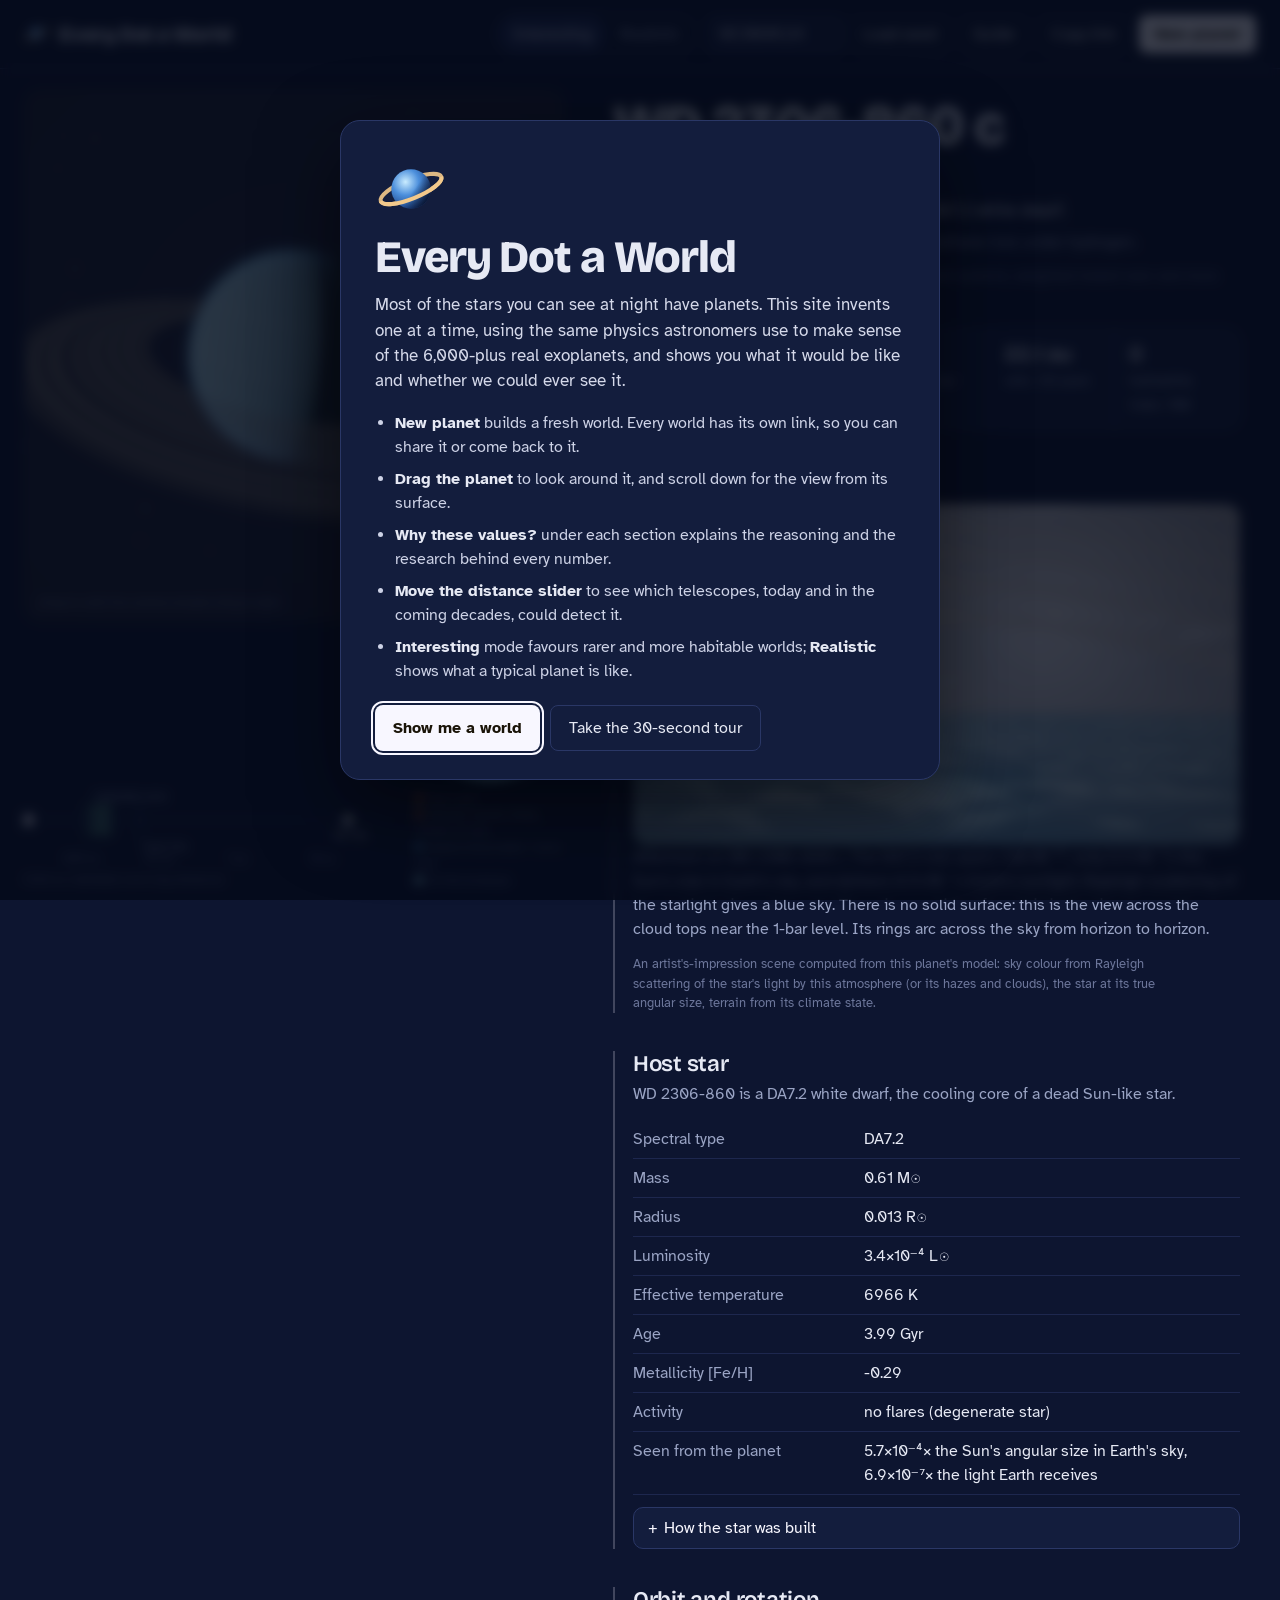
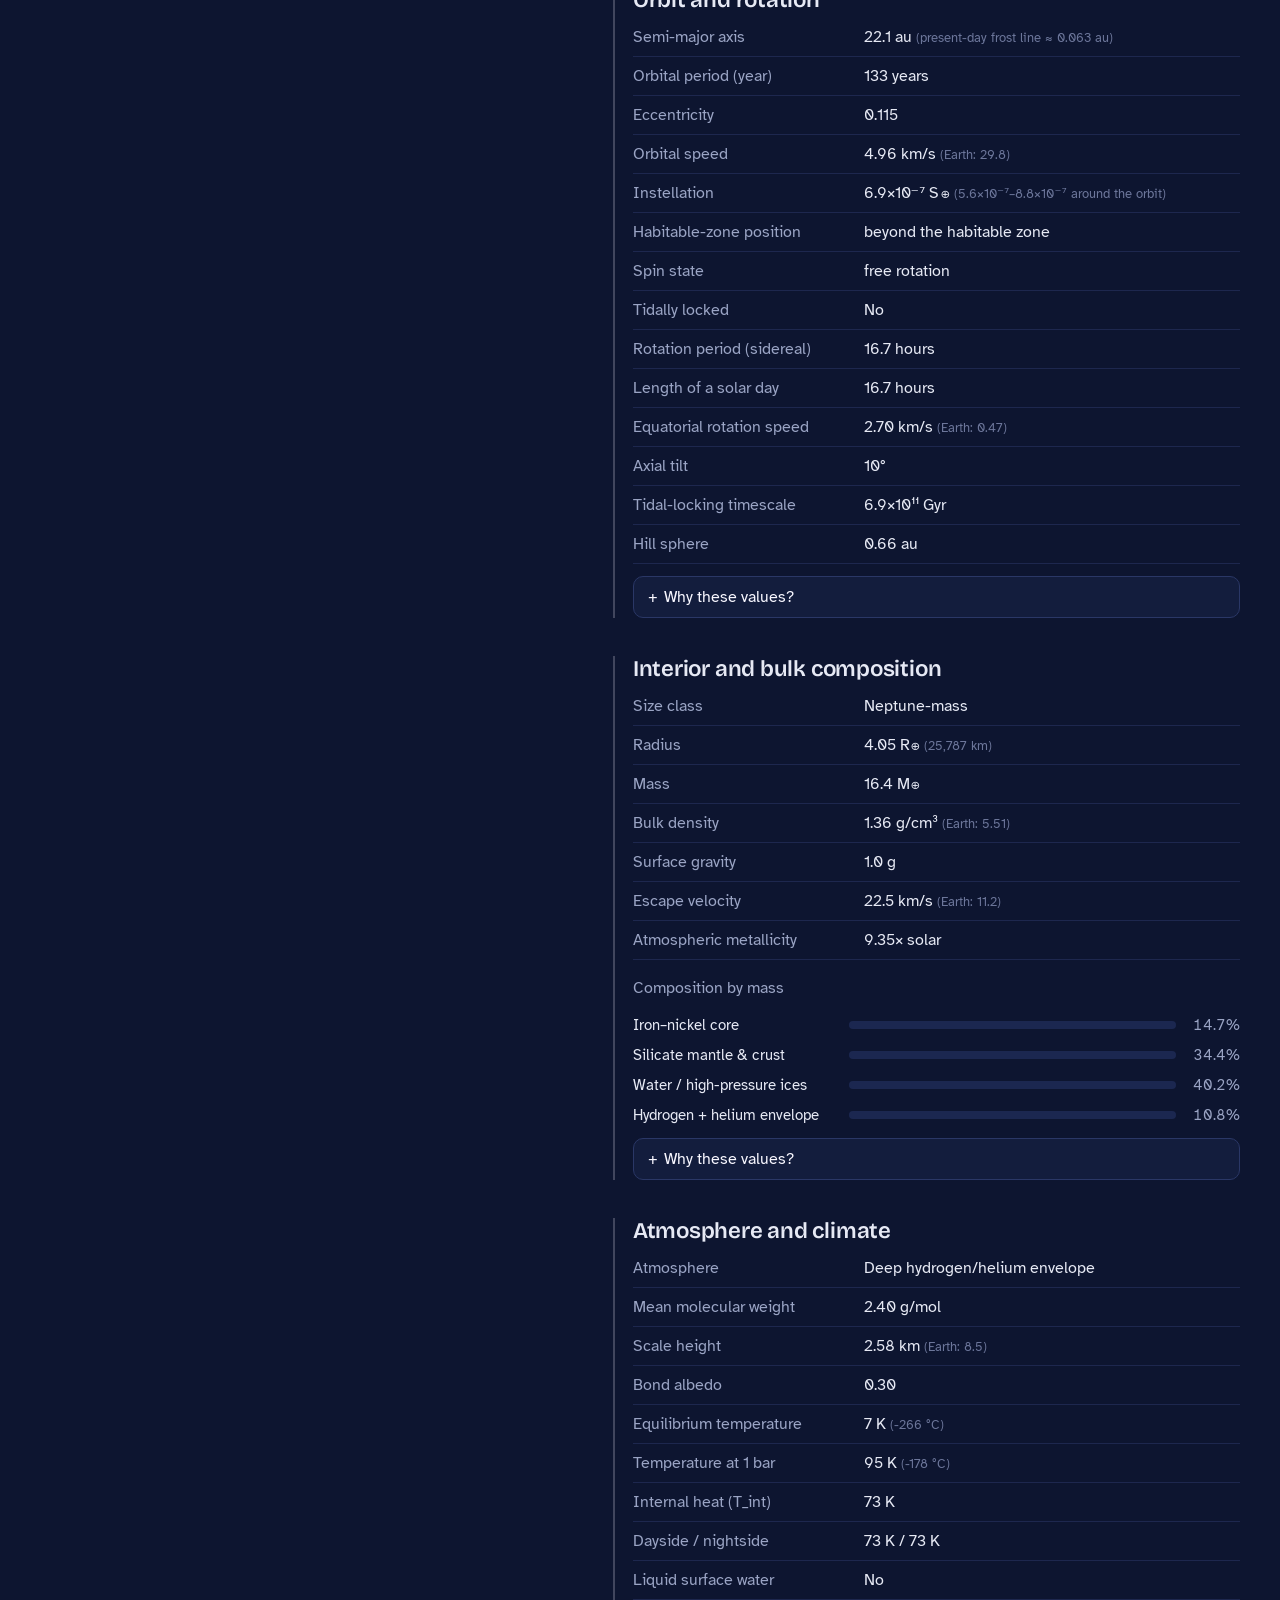
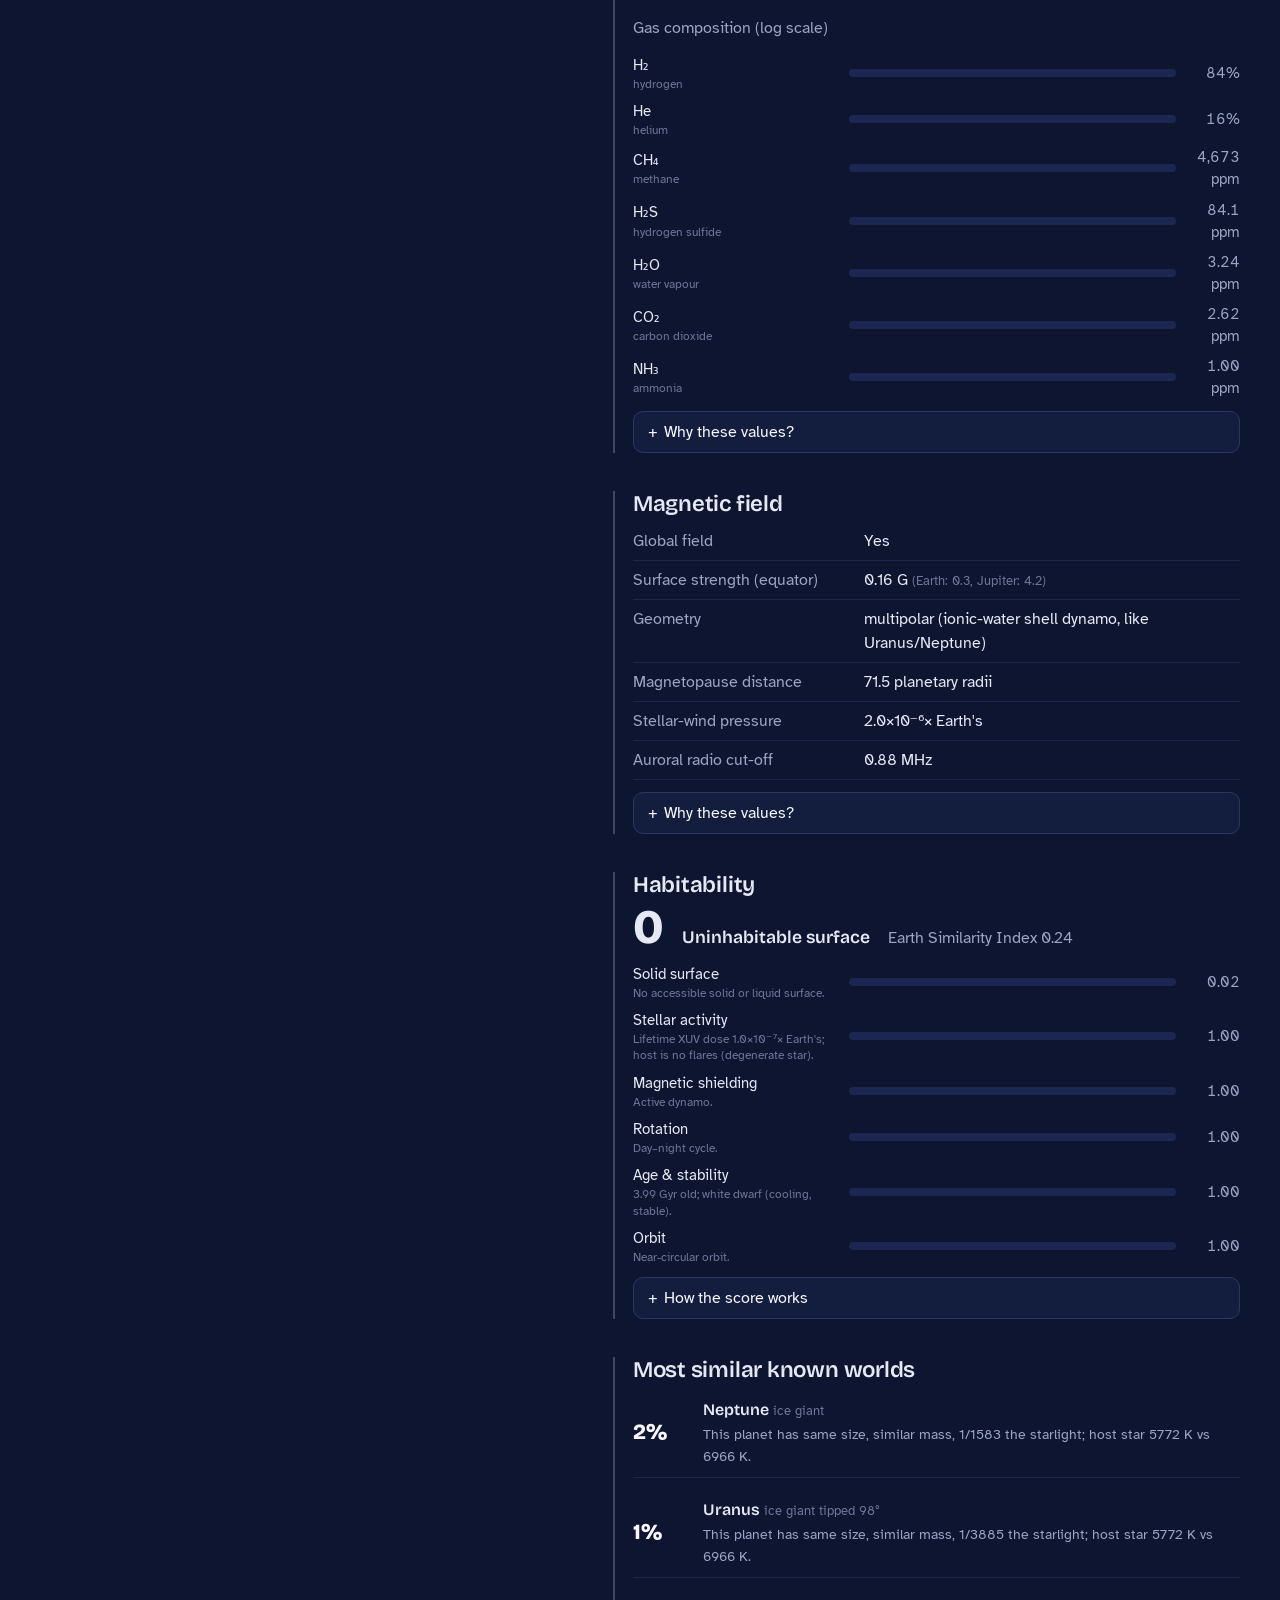
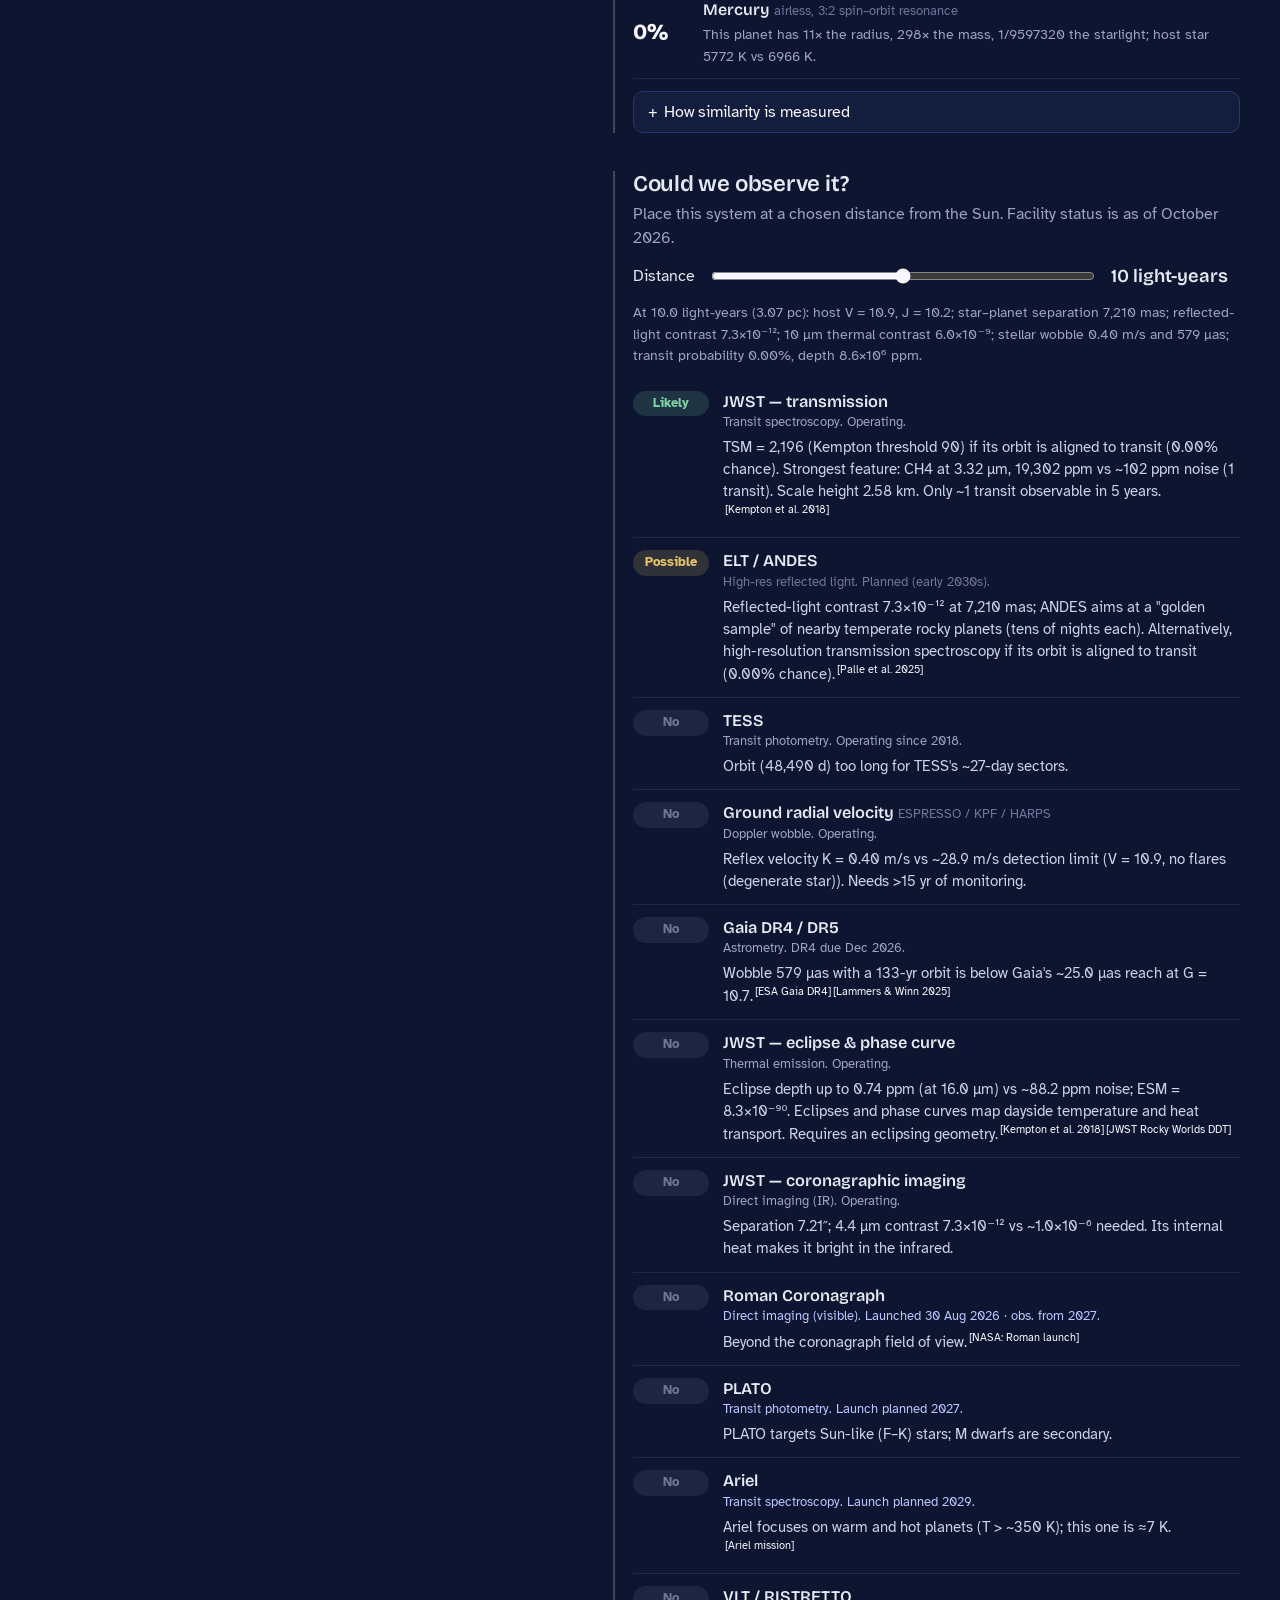
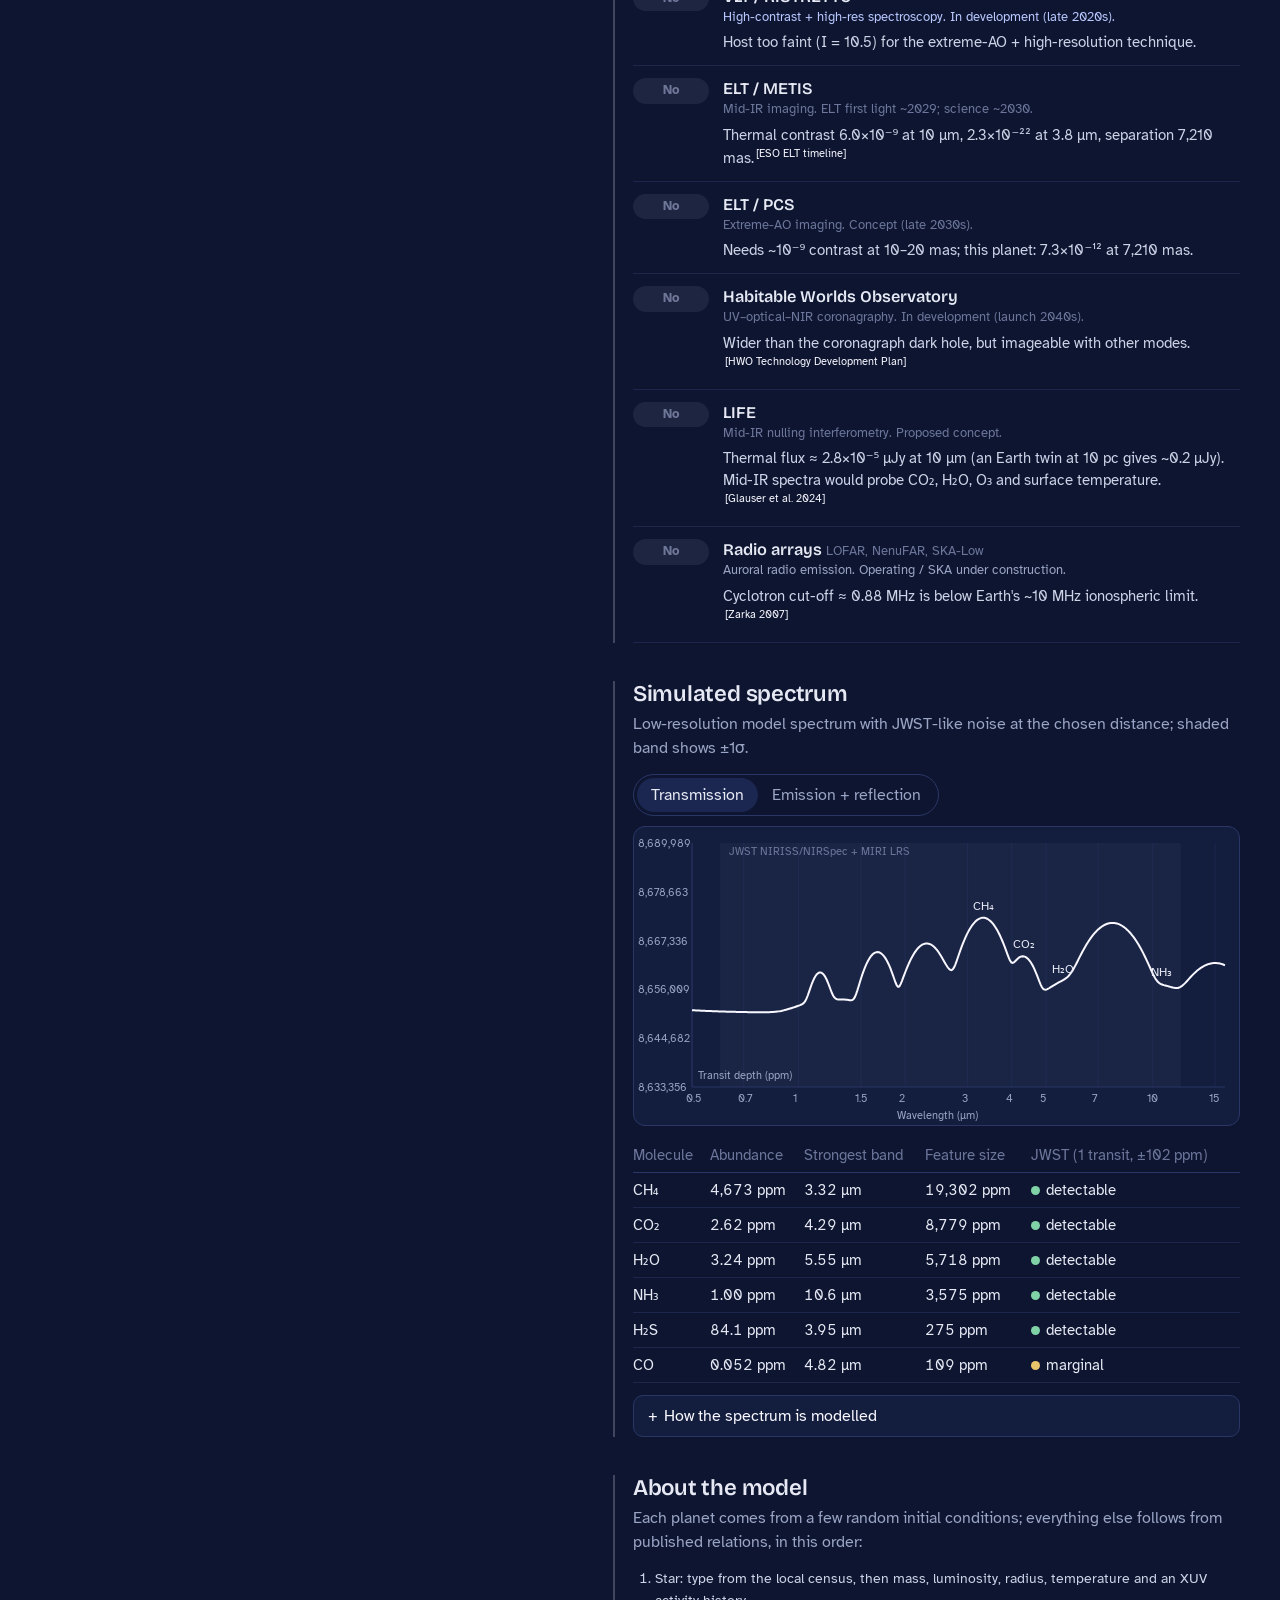
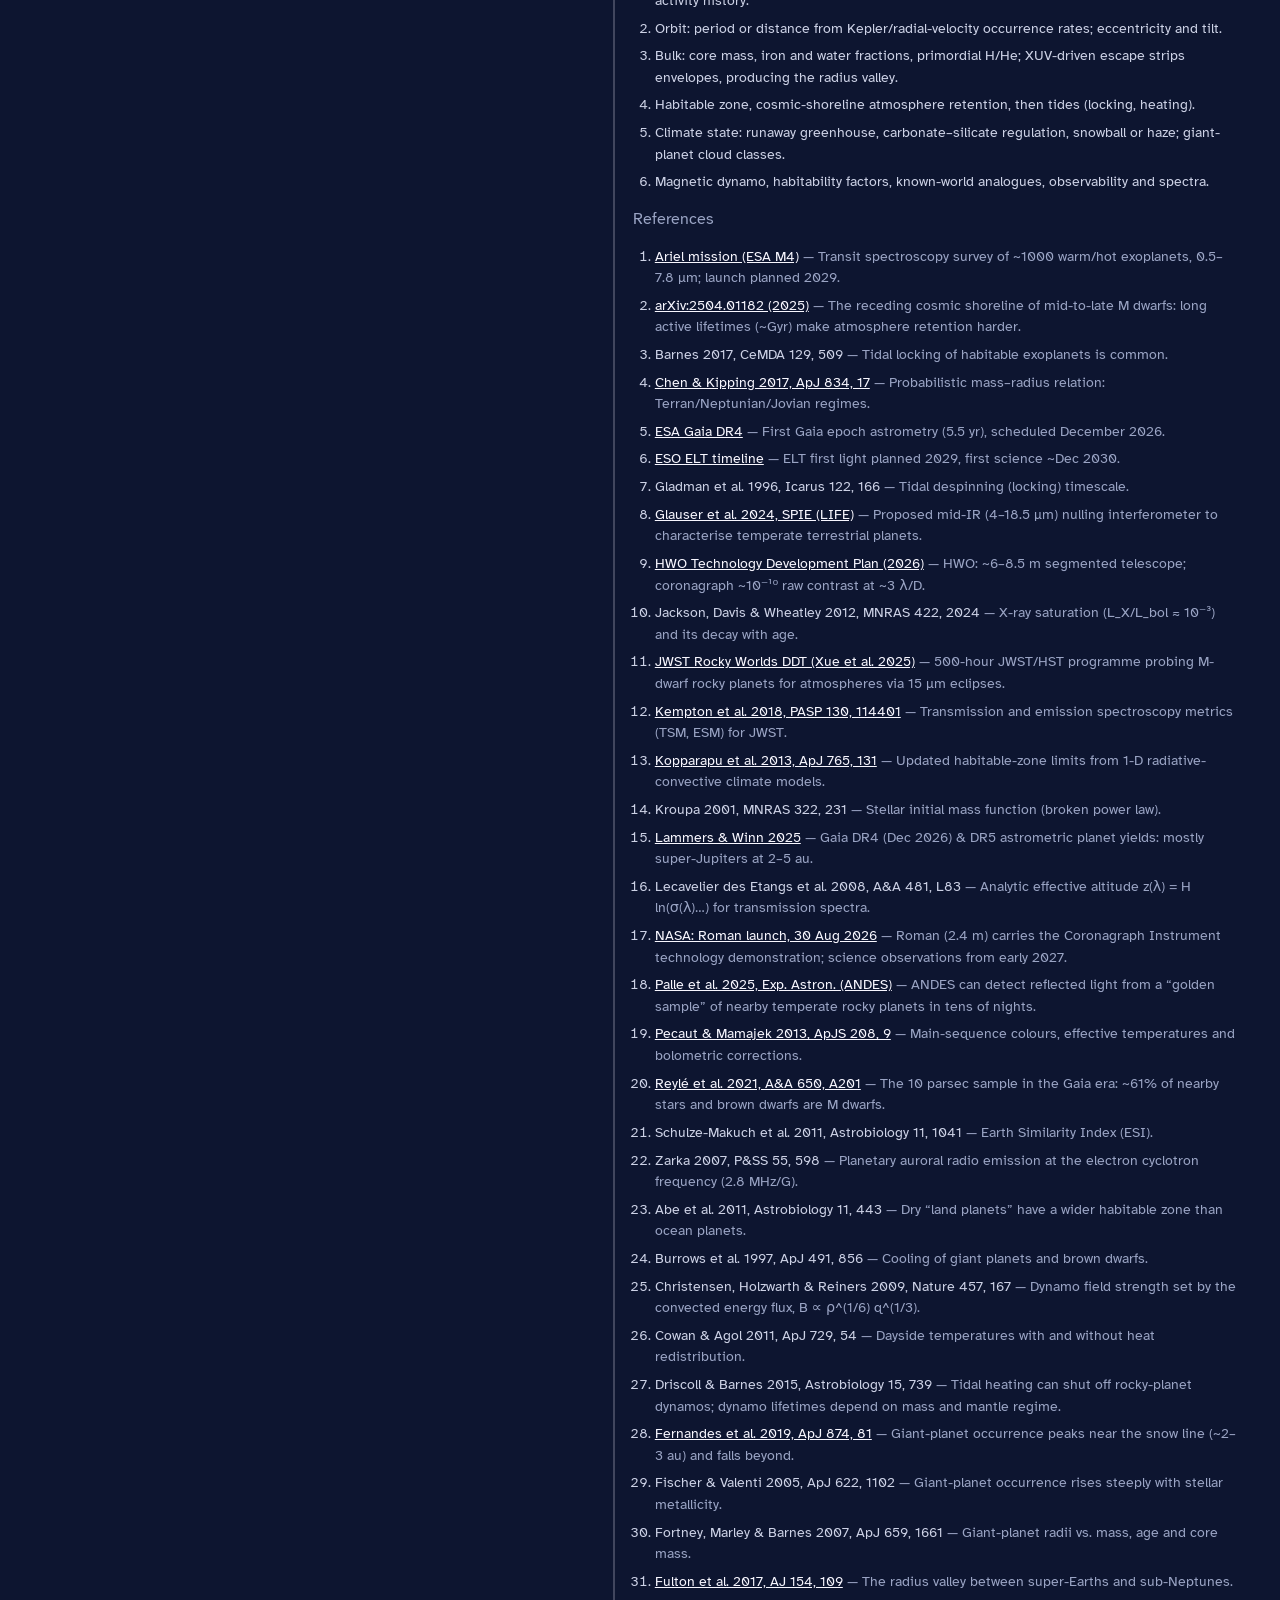
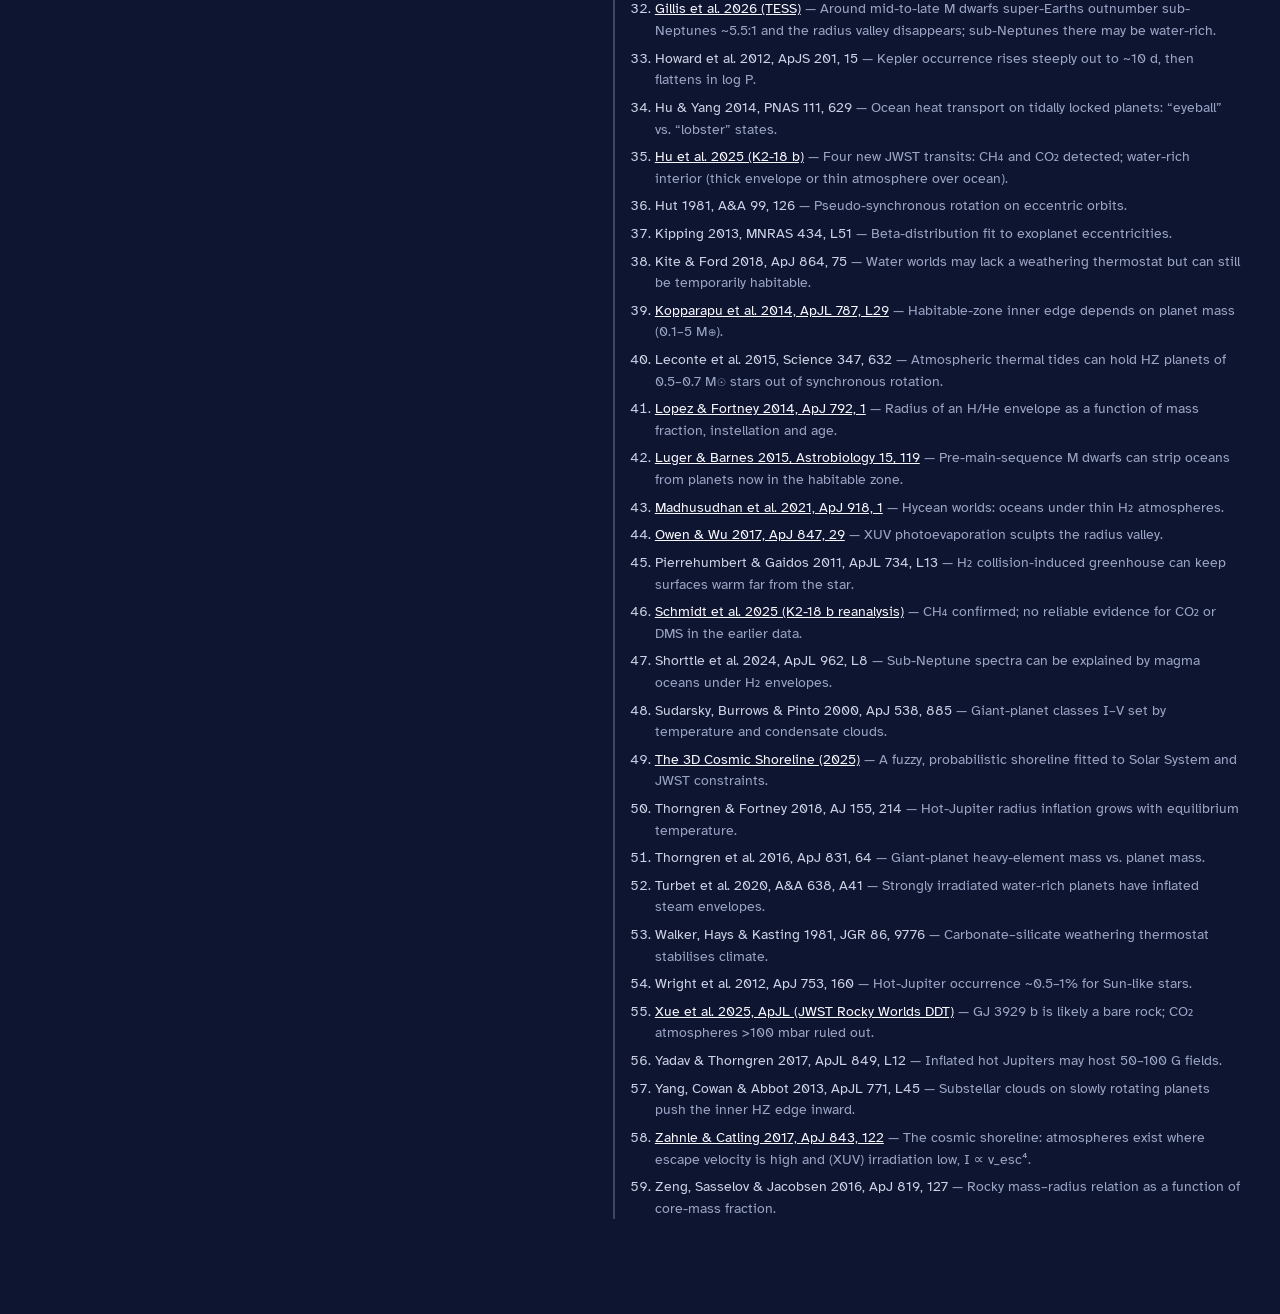
==== index.html @ 30ee9bf2 "initial files added." ====
<!doctype html>
<html lang="en">
<head>
<meta charset="utf-8">
<meta name="viewport" content="width=device-width, initial-scale=1">
<title>Every Dot a World</title>
<meta name="theme-color" content="#0d1530">
<link rel="icon" href="favicon.ico" sizes="any">
<link rel="icon" href="icons/icon.svg" type="image/svg+xml">
<link rel="apple-touch-icon" href="icons/apple-touch-icon.png">
<link rel="manifest" href="manifest.webmanifest">
<meta property="og:title" content="Every Dot a World">
<meta property="og:description" content="Generate a physically consistent exoplanet: see it turn, stand on its surface, and find out which telescopes could detect it.">
<meta property="og:type" content="website">
<meta name="description" content="Generate physically consistent exoplanets with rotating procedural renders, full physical properties, habitability, real-world analogues and observability with current and future telescopes.">
<link rel="preconnect" href="https://fonts.googleapis.com">
<link rel="preconnect" href="https://fonts.gstatic.com" crossorigin>
<link href="https://fonts.googleapis.com/css2?family=Atkinson+Hyperlegible:ital,wght@0,400;0,700;1,400&family=Bricolage+Grotesque:opsz,wght@12..96,400;12..96,600;12..96,800&display=swap" rel="stylesheet">
<link rel="stylesheet" href="css/style.css">
</head>
<body>
<header class="topbar">
  <a class="brand" href="./"><img src="icons/icon.svg" alt="" width="26" height="26">Every Dot a World</a>
  <div class="controls">
    <div class="seg" role="radiogroup" aria-label="Generation mode">
      <button type="button" data-mode="interesting" role="radio">Interesting</button>
      <button type="button" data-mode="realistic" role="radio">Realistic</button>
    </div>
    <form id="seedForm" class="seedform" autocomplete="off">
      <label for="seedInput" class="sr">Seed</label>
      <input id="seedInput" spellcheck="false" maxlength="24" placeholder="Seed">
      <button type="submit" class="ghost">Load seed</button>
    </form>
    <button type="button" id="openGuide" class="ghost">Guide</button>
    <button type="button" id="copyLink" class="ghost">Copy link</button>
    <button type="button" id="newPlanet" class="primary">New planet</button>
  </div>
</header>

<main class="layout">
  <section class="viewer" aria-label="Planet view">
    <div class="stage">
      <canvas id="planet" aria-label="Rotating render of the generated planet"></canvas>
      <p class="hint">Drag to orbit the camera; double-click to reset</p>
      <p id="glfail" class="glfail" hidden>WebGL is unavailable in this browser, so the planet can't be drawn. All properties below are still computed.</p>
    </div>
    <div class="minis">
      <figure>
        <canvas id="hzStrip" height="86" aria-label="Orbit relative to the habitable zone"></canvas>
        <figcaption>Orbit vs. habitable zone (log distance)</figcaption>
      </figure>
      <figure class="xsec">
        <canvas id="xsection" width="150" height="150" aria-label="Interior cross-section"></canvas>
        <figcaption id="xsecLegend"></figcaption>
      </figure>
    </div>
  </section>

  <section class="sheet" id="sheet" aria-live="polite"></section>
</main>

<div id="toast" class="toast" role="status" hidden></div>

<div id="splash" class="splash" role="dialog" aria-modal="true" aria-labelledby="splashTitle" hidden>
  <div class="splash-card">
    <img src="icons/icon.svg" alt="" class="splash-icon" width="72" height="72">
    <h1 id="splashTitle">Every Dot a World</h1>
    <p class="splash-lede">Most of the stars you can see at night have planets. This site invents one at a time, using the same physics astronomers use to make sense of the 6,000-plus real exoplanets, and shows you what it would be like and whether we could ever see it.</p>
    <ul class="splash-list">
      <li><b>New planet</b> builds a fresh world. Every world has its own link, so you can share it or come back to it.</li>
      <li><b>Drag the planet</b> to look around it, and scroll down for the view from its surface.</li>
      <li><b>Why these values?</b> under each section explains the reasoning and the research behind every number.</li>
      <li><b>Move the distance slider</b> to see which telescopes, today and in the coming decades, could detect it.</li>
      <li><b>Interesting</b> mode favours rarer and more habitable worlds; <b>Realistic</b> shows what a typical planet is like.</li>
    </ul>
    <div class="splash-actions">
      <button type="button" class="primary" id="splashGo">Show me a world</button>
      <button type="button" class="ghost" id="splashTour">Take the 30-second tour</button>
    </div>
  </div>
</div>

<div id="tour" class="tour" hidden>
  <div class="tour-ring" id="tourRing"></div>
  <div class="tour-tip" id="tourTip" role="dialog" aria-live="polite">
    <p id="tourText"></p>
    <div class="tour-nav"><span id="tourCount"></span><button type="button" class="ghost" id="tourBack">Back</button><button type="button" class="primary" id="tourNext">Next</button></div>
  </div>
</div>

<script src="js/rng.js"></script>
<script src="js/data.js"></script>
<script src="js/model.js"></script>
<script src="js/visual.js"></script>
<script src="js/observe.js"></script>
<script src="js/spectrum.js"></script>
<script src="js/renderer.js"></script>
<script src="js/surface.js"></script>
<script src="js/ui.js"></script>
<script src="js/main.js"></script>
<script src="js/guide.js"></script>
</body>
</html>
---- css/style.css ----
:root {
  --ink: #0d1530;        /* night-sky blue ink */
  --ink-2: #131d3d;
  --ink-3: #1b2750;
  --rule: #2a3766;
  --text: #e6e9f4;
  --muted: #9aa4c4;
  --faint: #6c769a;
  --star: #ffd29a;       /* replaced at runtime by the host star's colour */
  --star-soft: rgba(255, 210, 154, 0.14);
  --yes: #7fd3a6;
  --maybe: #e8c46a;
  --no: #6f7799;
  --serif: 'Bricolage Grotesque', system-ui, sans-serif;
  --sans: 'Atkinson Hyperlegible', system-ui, sans-serif;
}
* { box-sizing: border-box; }
[hidden] { display: none !important; }
.sym { font-size: 0.72em; margin-left: 1px; }
html { background: var(--ink); color: var(--text); }
body { margin: 0; font: 16px/1.5 var(--sans); background: radial-gradient(1200px 700px at 20% -10%, #1a2552 0%, var(--ink) 60%); min-height: 100vh; }
a { color: var(--star); }
button, input { font: inherit; color: inherit; }
:focus-visible { outline: 2px solid var(--star); outline-offset: 2px; }
.sr { position: absolute; width: 1px; height: 1px; overflow: hidden; clip: rect(0 0 0 0); }

/* ---------- top bar */
.topbar { position: sticky; top: 0; z-index: 10; display: flex; align-items: center; justify-content: space-between; gap: 16px; flex-wrap: wrap; padding: 12px 24px; background: rgba(13, 21, 48, 0.86); backdrop-filter: blur(10px); border-bottom: 1px solid var(--rule); }
.brand { display: inline-flex; align-items: center; gap: 9px; font: 800 1.25rem/1 var(--serif); letter-spacing: -0.01em; color: var(--text); text-decoration: none; }
.controls { display: flex; gap: 10px; align-items: center; flex-wrap: wrap; }
.seg { display: inline-flex; border: 1px solid var(--rule); border-radius: 999px; padding: 3px; }
.seg button { border: 0; background: none; padding: 6px 14px; border-radius: 999px; cursor: pointer; color: var(--muted); }
.seg button[aria-checked="true"] { background: var(--ink-3); color: var(--text); }
.seedform { display: flex; gap: 6px; }
.seedform input { width: 8.5em; background: var(--ink-2); border: 1px solid var(--rule); border-radius: 8px; padding: 6px 10px; letter-spacing: 0.08em; }
button.ghost { background: none; border: 1px solid var(--rule); border-radius: 8px; padding: 6px 12px; cursor: pointer; }
button.ghost:hover { border-color: var(--muted); }
button.primary { background: var(--star); color: #1a1408; border: 0; border-radius: 8px; padding: 7px 16px; font-weight: 700; cursor: pointer; transition: filter .15s; }
button.primary:hover { filter: brightness(1.08); }

/* ---------- layout */
.layout { display: grid; grid-template-columns: minmax(320px, 46%) 1fr; gap: 0; max-width: 1500px; margin: 0 auto; }
.viewer { position: sticky; top: 61px; align-self: start; height: calc(100vh - 61px); display: flex; flex-direction: column; padding: 20px 24px; gap: 14px; }
.stage { position: relative; flex: 1; min-height: 280px; border-radius: 18px; overflow: hidden; background: #02040b; box-shadow: inset 0 0 0 1px var(--rule); }
#planet { width: 100%; height: 100%; display: block; cursor: grab; touch-action: none; }
#planet:active { cursor: grabbing; }
.hint { position: absolute; left: 16px; bottom: 10px; margin: 0; font-size: 0.78rem; color: var(--faint); pointer-events: none; }
.glfail { position: absolute; inset: 0; display: grid; place-items: center; padding: 30px; text-align: center; color: var(--muted); }
.minis { display: grid; grid-template-columns: 1fr 150px; gap: 14px; align-items: end; }
.minis figure { margin: 0; }
.minis canvas { display: block; width: 100%; }
.minis figcaption { font-size: 0.76rem; color: var(--faint); margin-top: 4px; }
.xsec canvas { width: 150px; height: 150px; }
.xsec figcaption { line-height: 1.35; }
.xsec figcaption span { display: block; }
.xsec figcaption i { display: inline-block; width: 8px; height: 8px; border-radius: 2px; margin-right: 5px; vertical-align: 0; }

/* ---------- property sheet */
.sheet { padding: 28px 40px 80px 24px; max-width: 860px; }
.hero h1 { font: 800 clamp(2.2rem, 4.4vw, 3.6rem)/1.02 var(--serif); letter-spacing: -0.025em; margin: 0 0 6px; }
.hero .kind { font: 600 1.15rem/1.3 var(--serif); color: var(--star); margin: 0 0 14px; }
.hero .summary { font-size: 1.08rem; color: var(--text); max-width: 62ch; margin: 0 0 6px; }
.hero .blurb { color: var(--muted); max-width: 62ch; margin: 0; }
.hero .meta { color: var(--faint); font-size: 0.85rem; margin-top: 12px; }
.keystats { display: grid; grid-template-columns: repeat(5, 1fr); gap: 1px; background: var(--rule); border: 1px solid var(--rule); border-radius: 14px; overflow: hidden; margin: 22px 0 8px; }
.keystats div { background: var(--ink-2); padding: 12px 14px; }
.keystats b { display: block; font: 600 1.35rem/1.2 var(--serif); }
.keystats span { font-size: 0.8rem; color: var(--muted); }

.sec { margin-top: 38px; padding-left: 18px; border-left: 2px solid var(--star-soft); }
.sec h2 { font: 600 1.4rem/1.2 var(--serif); margin: 0 0 4px; letter-spacing: -0.01em; }
.sec > .lede { color: var(--muted); margin: 0 0 14px; max-width: 64ch; }
dl.kv { display: grid; grid-template-columns: minmax(170px, 38%) 1fr; margin: 0; }
dl.kv dt, dl.kv dd { padding: 7px 0; border-bottom: 1px solid rgba(42, 55, 102, 0.55); margin: 0; }
dl.kv dt { color: var(--muted); padding-right: 14px; }
dl.kv dd small { color: var(--faint); }

details.why { margin-top: 12px; background: var(--ink-2); border-radius: 10px; border: 1px solid var(--rule); }
details.why summary { cursor: pointer; padding: 8px 14px; color: var(--star); list-style: none; }
details.why summary::-webkit-details-marker { display: none; }
details.why summary::before { content: '+'; display: inline-block; width: 1em; }
details.why[open] summary::before { content: '–'; }
details.why ul { margin: 0; padding: 0 18px 12px 34px; color: #cdd2e6; }
details.why li { margin: 6px 0; max-width: 70ch; }
.ref { font-size: 0.75em; vertical-align: super; text-decoration: none; margin-left: 2px; white-space: nowrap; }

.bars { display: grid; gap: 8px; margin: 6px 0 4px; }
.bar { display: grid; grid-template-columns: minmax(150px, 34%) 1fr 54px; gap: 10px; align-items: center; font-size: 0.92rem; }
.bar .track { height: 8px; border-radius: 4px; background: var(--ink-3); overflow: hidden; }
.bar .fill { height: 100%; border-radius: 4px; background: var(--star); }
.bar .num { text-align: right; color: var(--muted); font-variant-numeric: tabular-nums; }
.bar .label small { display: block; color: var(--faint); font-size: 0.78rem; line-height: 1.3; }

.habscore { display: flex; align-items: baseline; gap: 18px; flex-wrap: wrap; margin-bottom: 12px; }
.habscore .big { font: 800 3rem/1 var(--serif); }
.habscore .lab { font: 600 1.1rem/1.2 var(--serif); }
.habscore .esi { color: var(--muted); }
.extras { color: #cdd2e6; padding-left: 18px; margin: 10px 0 0; }

.analogs { display: grid; gap: 10px; }
.analog { display: grid; grid-template-columns: 56px 1fr; gap: 14px; align-items: center; padding: 10px 0; border-bottom: 1px solid rgba(42, 55, 102, 0.55); }
.analog .pct { font: 800 1.35rem/1 var(--serif); color: var(--star); }
.analog b { font-family: var(--serif); font-weight: 600; }
.analog p { margin: 2px 0 0; color: var(--muted); font-size: 0.9rem; }

.distrow { display: flex; align-items: center; gap: 14px; flex-wrap: wrap; margin: 6px 0 14px; }
.distrow input[type=range] { flex: 1; min-width: 180px; accent-color: var(--star); }
.distrow output { font: 600 1.15rem var(--serif); min-width: 7em; }
.obsbasics { font-size: 0.9rem; color: var(--muted); margin-bottom: 12px; }
.inst { display: grid; grid-template-columns: 76px 1fr; gap: 14px; padding: 12px 0; border-bottom: 1px solid rgba(42, 55, 102, 0.55); }
.verdict { align-self: start; text-align: center; border-radius: 999px; padding: 3px 0; font-size: 0.82rem; font-weight: 700; }
.verdict.yes { background: rgba(127, 211, 166, 0.16); color: var(--yes); }
.verdict.maybe { background: rgba(232, 196, 106, 0.16); color: var(--maybe); }
.verdict.no { background: rgba(111, 119, 153, 0.16); color: var(--no); }
.inst h3 { margin: 0; font: 600 1.02rem/1.3 var(--serif); }
.inst h3 small { font-family: var(--sans); font-weight: 400; color: var(--faint); font-size: 0.8rem; }
.inst .st { font-size: 0.8rem; color: var(--muted); margin: 1px 0 4px; }
.inst .st.soon { color: #b9c7ff; }
.inst .st.future, .inst .st.concept { color: var(--faint); }
.inst p { margin: 0; font-size: 0.92rem; color: #cdd2e6; }

.spectoggle { display: inline-flex; border: 1px solid var(--rule); border-radius: 999px; padding: 3px; margin-bottom: 10px; }
.spectoggle button { border: 0; background: none; padding: 5px 14px; border-radius: 999px; cursor: pointer; color: var(--muted); }
.spectoggle button[aria-pressed="true"] { background: var(--ink-3); color: var(--text); }
#specCanvas { width: 100%; height: 300px; display: block; background: var(--ink-2); border-radius: 12px; border: 1px solid var(--rule); }
table.mols { width: 100%; border-collapse: collapse; margin-top: 12px; font-size: 0.92rem; }
table.mols th { text-align: left; font-weight: 400; color: var(--faint); padding: 6px 8px 6px 0; border-bottom: 1px solid var(--rule); }
table.mols td { padding: 6px 8px 6px 0; border-bottom: 1px solid rgba(42, 55, 102, 0.55); font-variant-numeric: tabular-nums; }
.dot { display: inline-block; width: 9px; height: 9px; border-radius: 50%; margin-right: 6px; }
.dot.yes { background: var(--yes); } .dot.maybe { background: var(--maybe); } .dot.no { background: var(--no); }

.refs ol { padding-left: 22px; color: #cdd2e6; font-size: 0.9rem; }
.refs li { margin: 6px 0; }
.refs li span { color: var(--muted); }
.pipeline { color: #cdd2e6; padding-left: 20px; }
.pipeline li { margin: 6px 0; }

.surfslot { position: relative; aspect-ratio: 16 / 9; border-radius: 14px; overflow: hidden; background: #02040b; box-shadow: inset 0 0 0 1px var(--rule); margin-top: 10px; }
.surfslot canvas { width: 100%; height: 100%; display: block; }
.surfcap { margin: 12px 0 4px; color: var(--text); }
.fine { font-size: 0.8rem; color: var(--faint); margin: 0; max-width: 70ch; }
.toast { position: fixed; bottom: 22px; left: 50%; transform: translateX(-50%); background: var(--ink-3); border: 1px solid var(--rule); padding: 9px 18px; border-radius: 10px; }

@media (max-width: 900px) {
  .layout { grid-template-columns: 1fr; }
  .viewer { position: relative; top: 0; height: auto; padding: 16px; }
  .stage { height: 78vw; max-height: 520px; flex: none; }
  .sheet { padding: 8px 16px 60px; }
  .topbar { padding: 10px 16px; position: static; }
  .seedform input { width: 6.5em; }
  dl.kv { grid-template-columns: 1fr 1fr; }
  .keystats { grid-template-columns: repeat(2, 1fr); }
  .keystats div:last-child:nth-child(odd) { grid-column: span 2; }
  .bar { grid-template-columns: 1fr 1fr 46px; }
}
@media (prefers-reduced-motion: reduce) { * { transition: none !important; } }

/* ---------- splash and tour */
.splash { position: fixed; inset: 0; z-index: 50; display: grid; place-items: center; padding: 20px; background: rgba(5, 9, 24, 0.78); backdrop-filter: blur(6px); }
.splash-card { max-width: 600px; width: 100%; max-height: calc(100vh - 40px); overflow: auto; background: var(--ink-2); border: 1px solid var(--rule); border-radius: 20px; padding: 32px 34px 28px; box-shadow: 0 30px 80px rgba(0, 0, 0, 0.5); }
.splash-icon { display: block; margin-bottom: 10px; }
.splash h1 { font: 800 clamp(2rem, 6vw, 2.8rem)/1.02 var(--serif); letter-spacing: -0.025em; margin: 0 0 12px; }
.splash-lede { font-size: 1.05rem; margin: 0 0 18px; color: #d5d9ea; }
.splash-list { margin: 0 0 22px; padding-left: 20px; color: #cdd2e6; }
.splash-list li { margin: 8px 0; }
.splash-list b { color: var(--text); }
.splash-actions { display: flex; gap: 10px; flex-wrap: wrap; }
.splash-actions button { padding: 10px 18px; }
.tour { position: fixed; inset: 0; z-index: 40; pointer-events: none; }
.tour-ring { position: fixed; border: 2px solid var(--star); border-radius: 14px; box-shadow: 0 0 0 9999px rgba(5, 9, 24, 0.62); transition: all .25s ease; }
.tour-tip { position: fixed; width: min(340px, calc(100vw - 32px)); background: var(--ink-3); border: 1px solid var(--rule); border-radius: 14px; padding: 14px 16px; pointer-events: auto; box-shadow: 0 16px 40px rgba(0, 0, 0, 0.45); }
.tour-tip p { margin: 0 0 12px; }
.tour-nav { display: flex; gap: 8px; align-items: center; }
.tour-nav span { margin-right: auto; color: var(--faint); font-size: 0.85rem; }
@media (prefers-reduced-motion: reduce) { .tour-ring { transition: none; } }
.sec, .hero, .stage, .distrow { scroll-margin-top: 84px; }
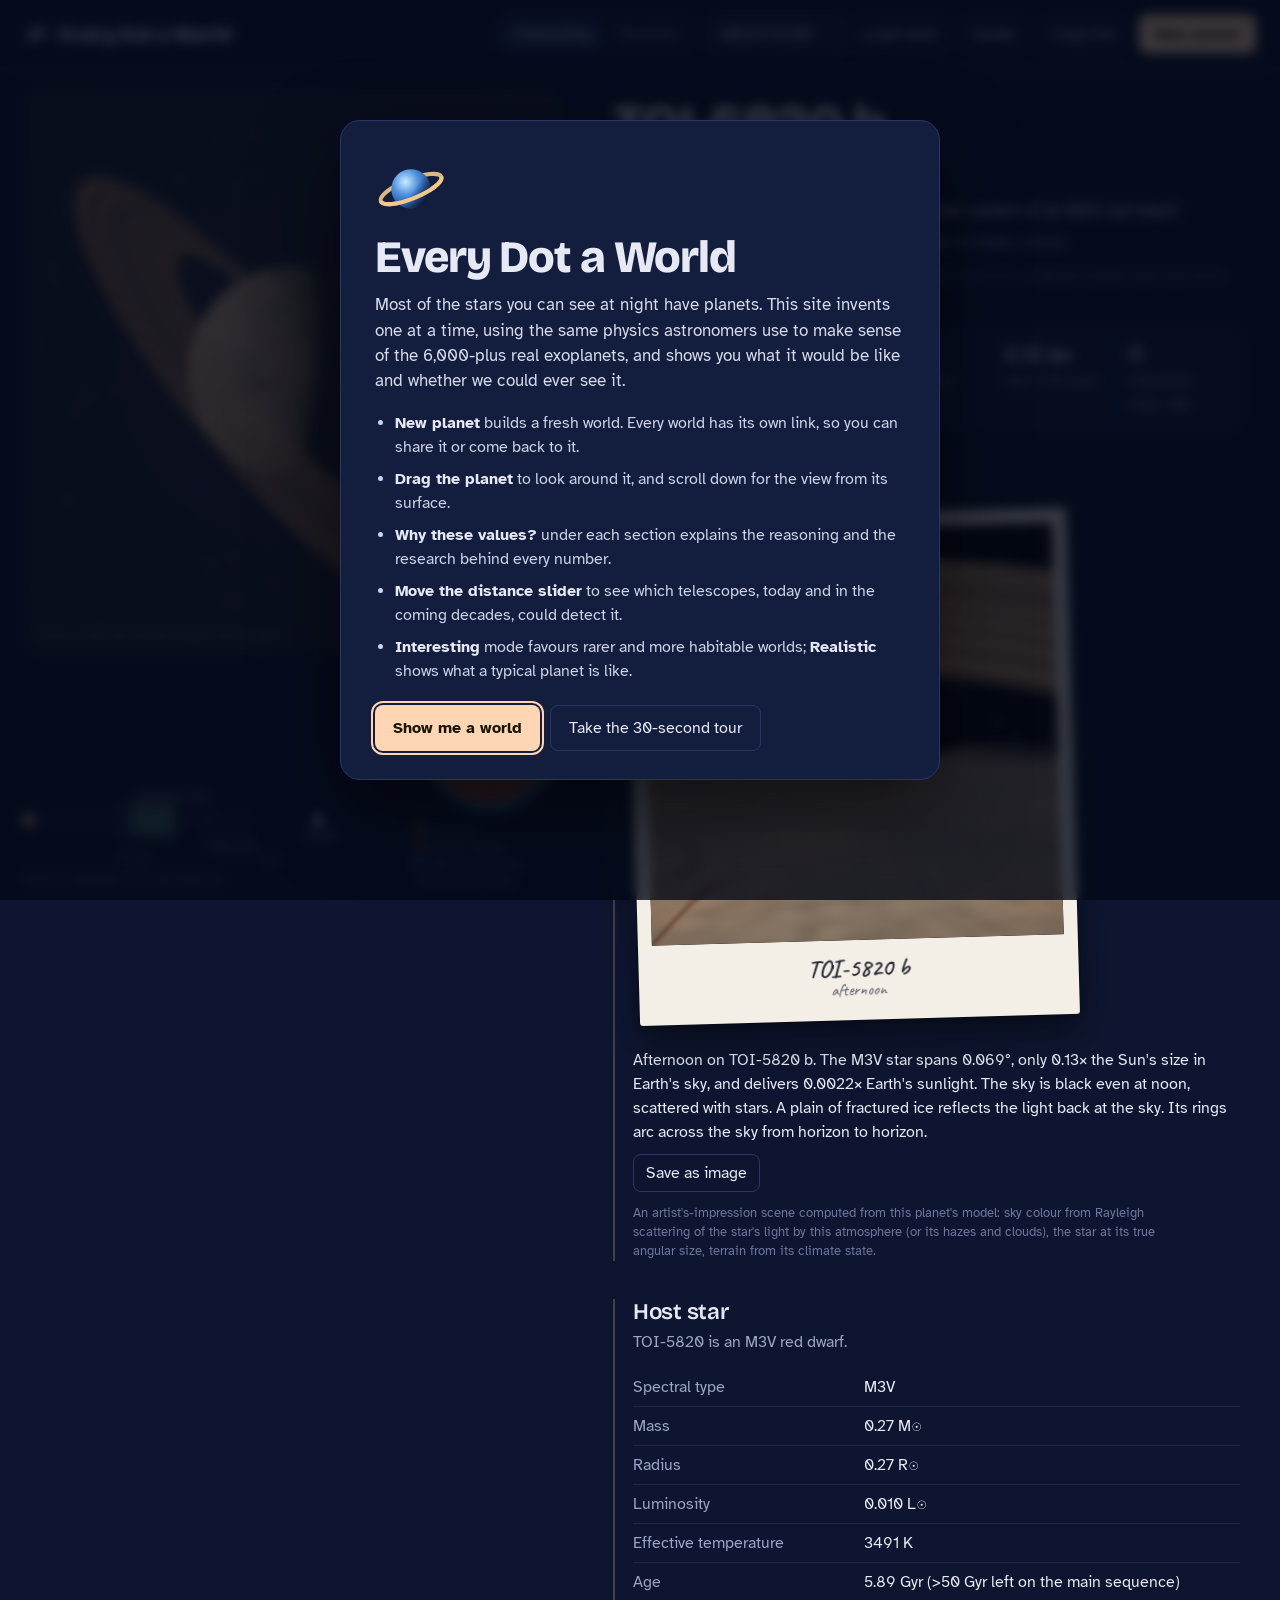
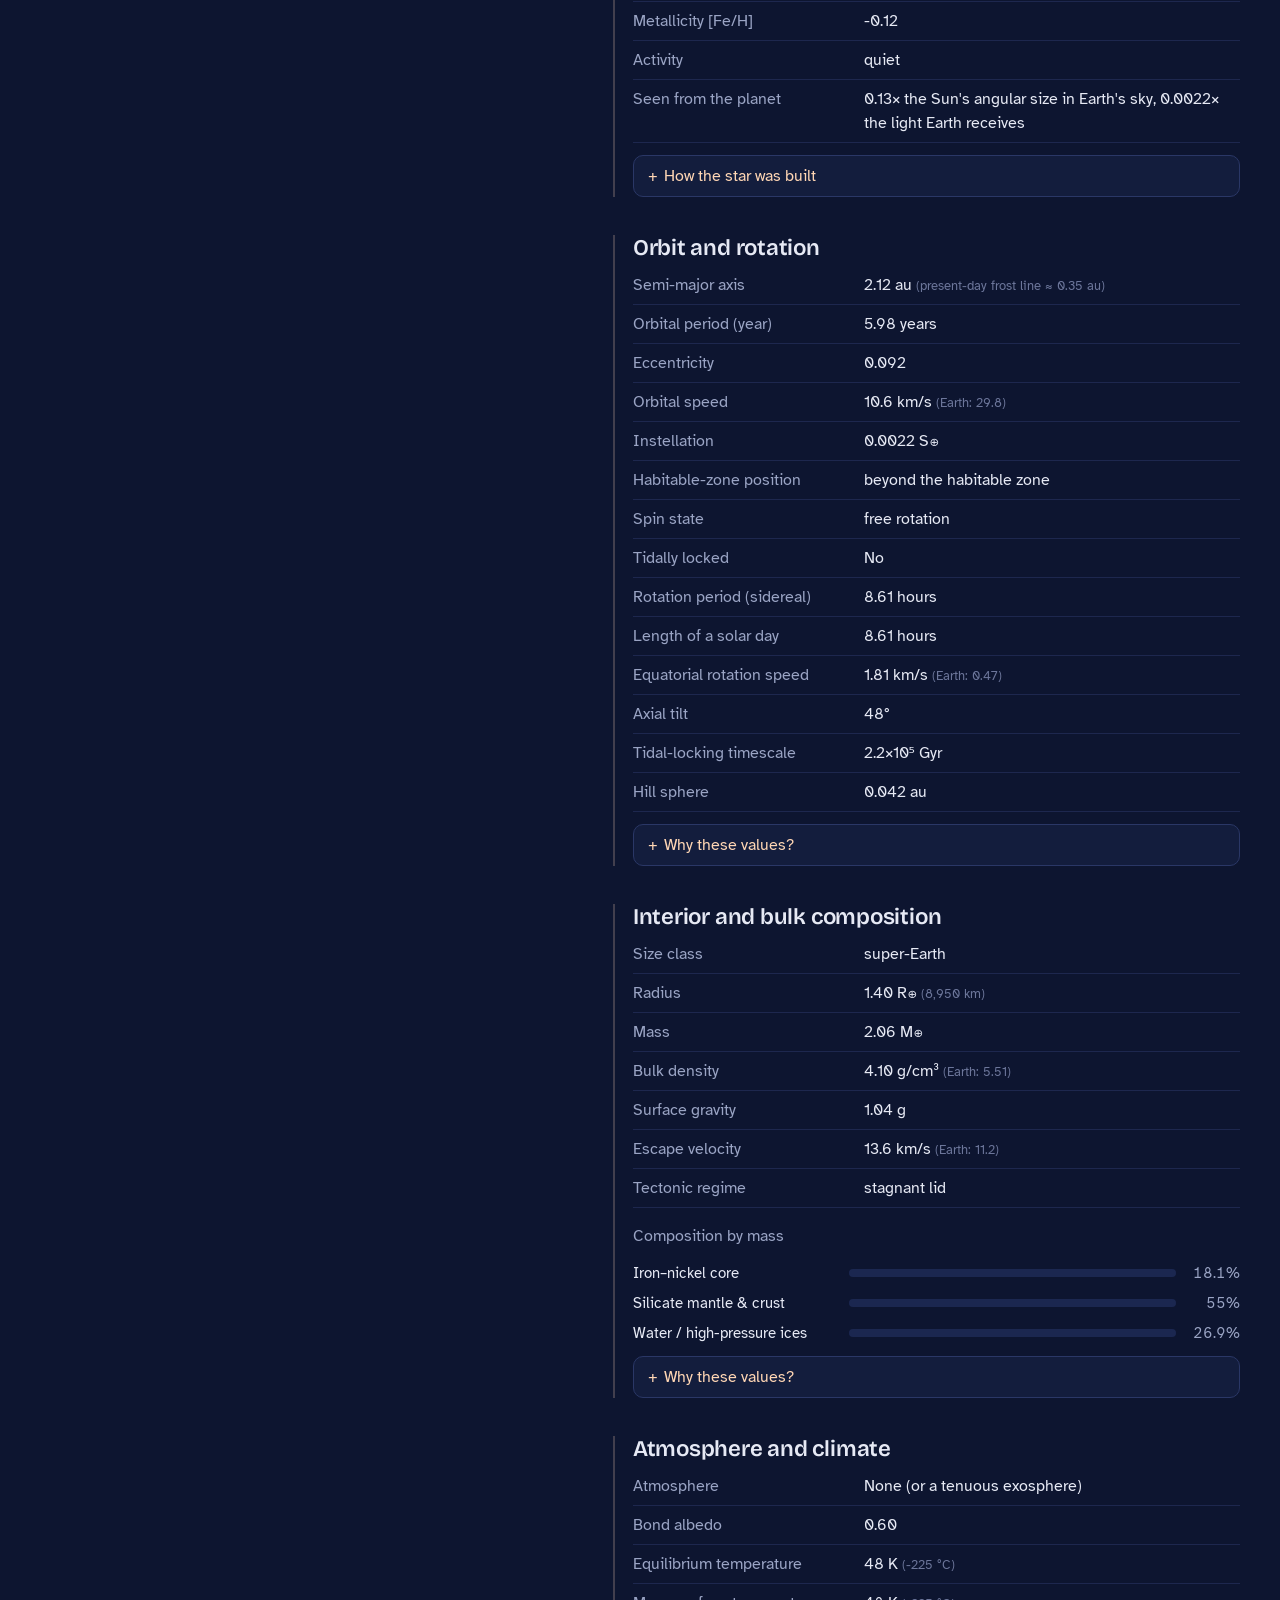
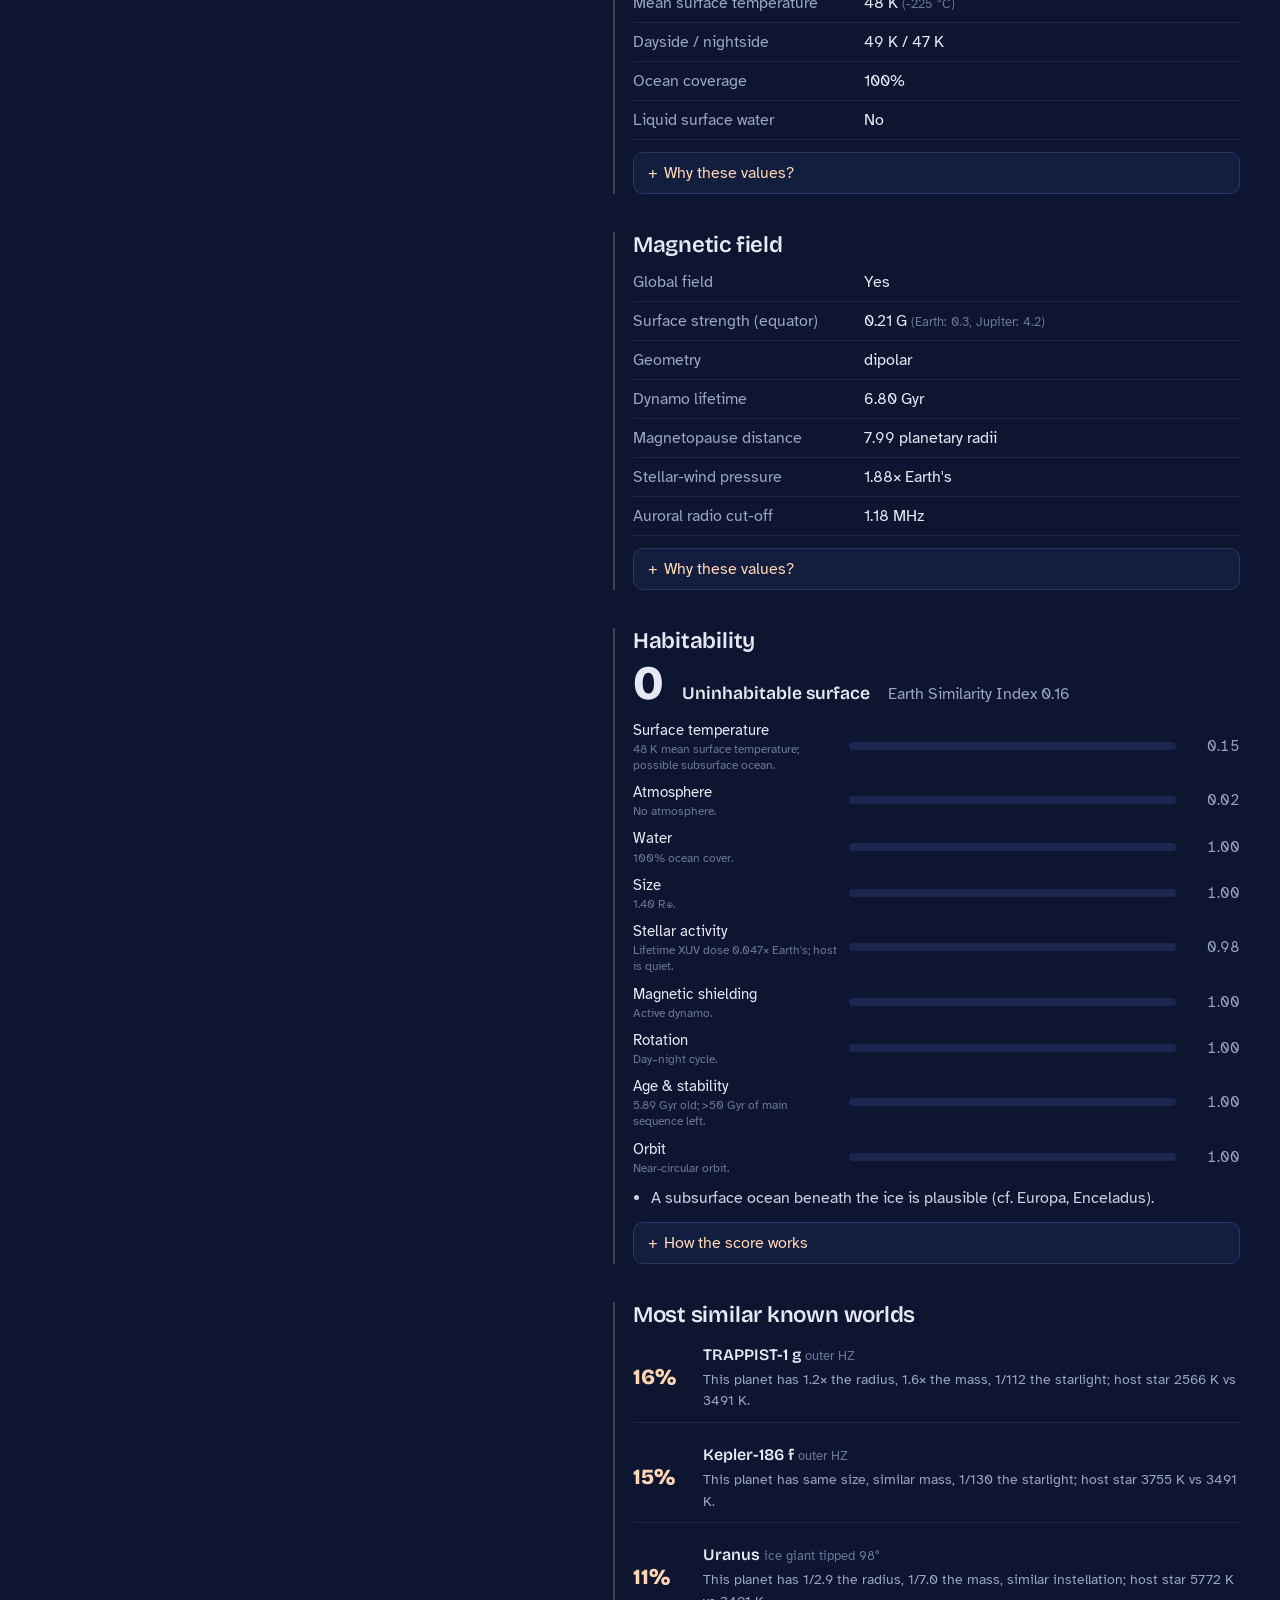
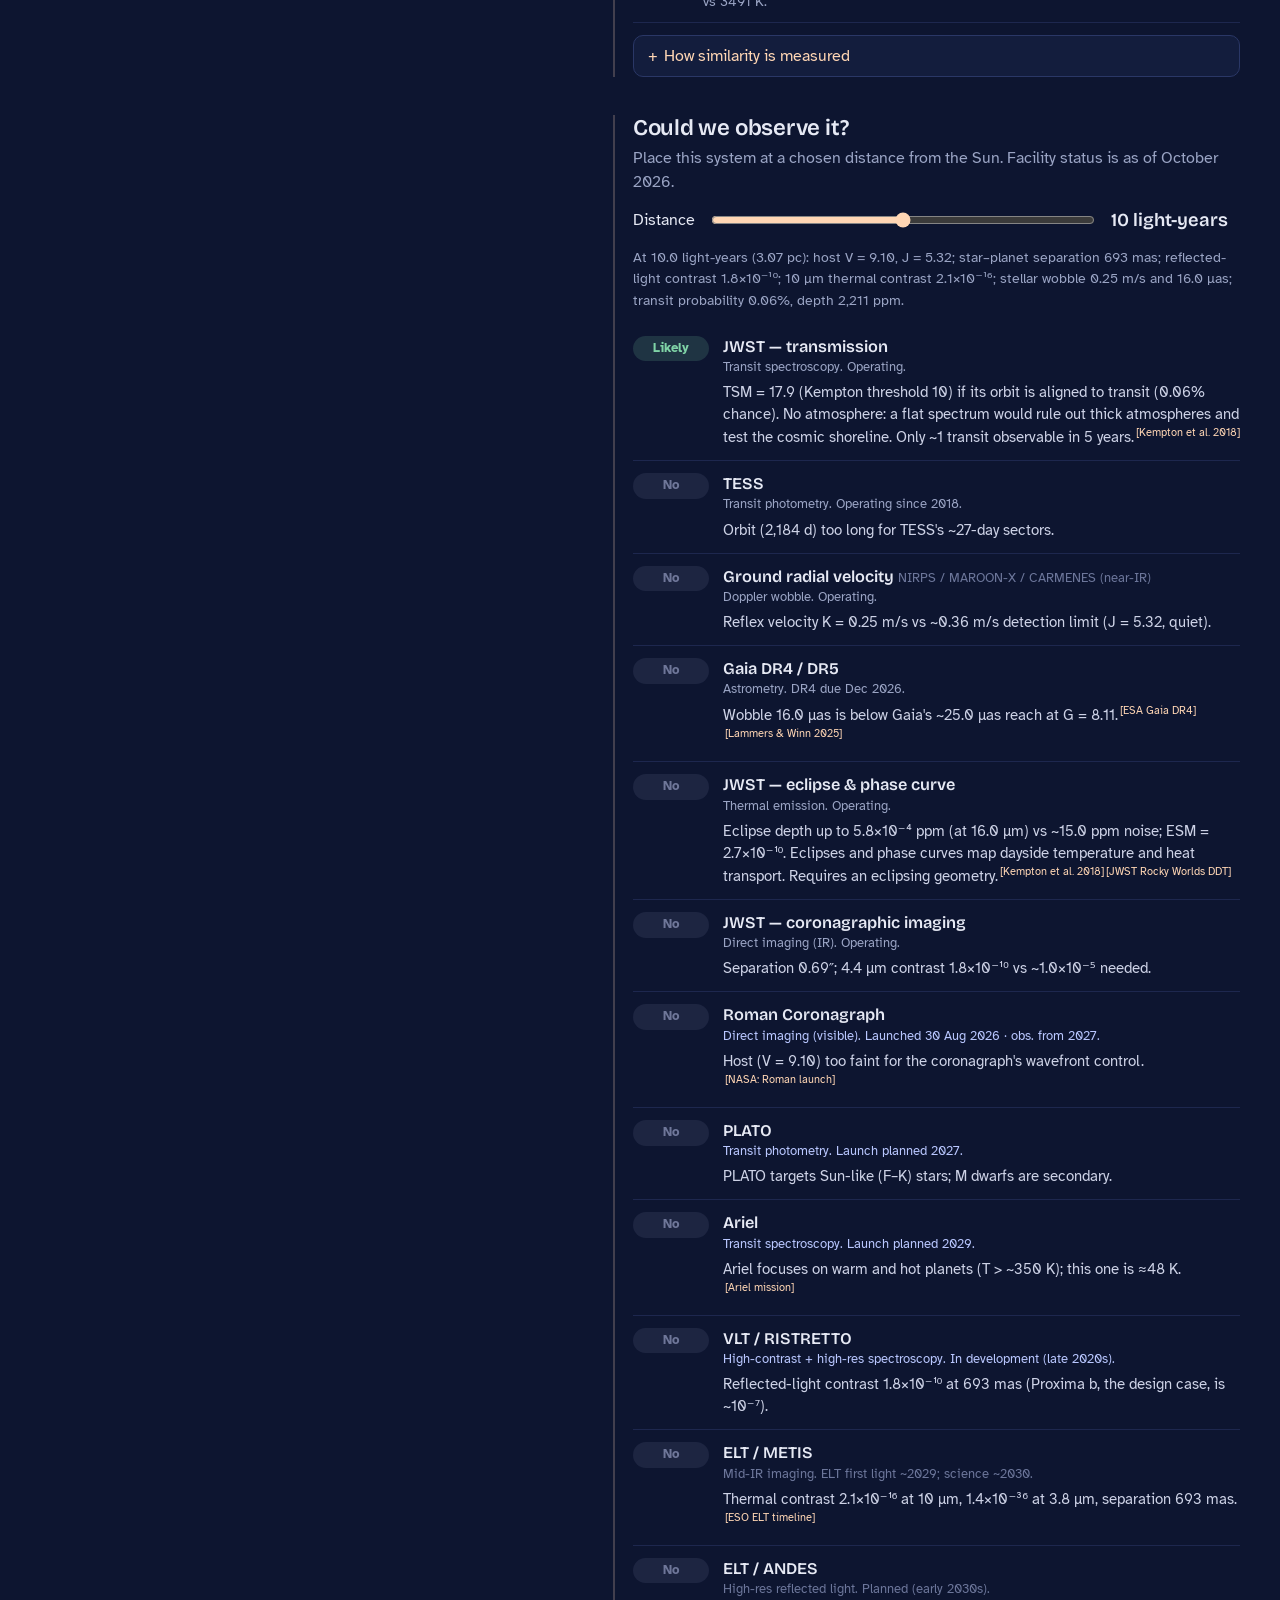
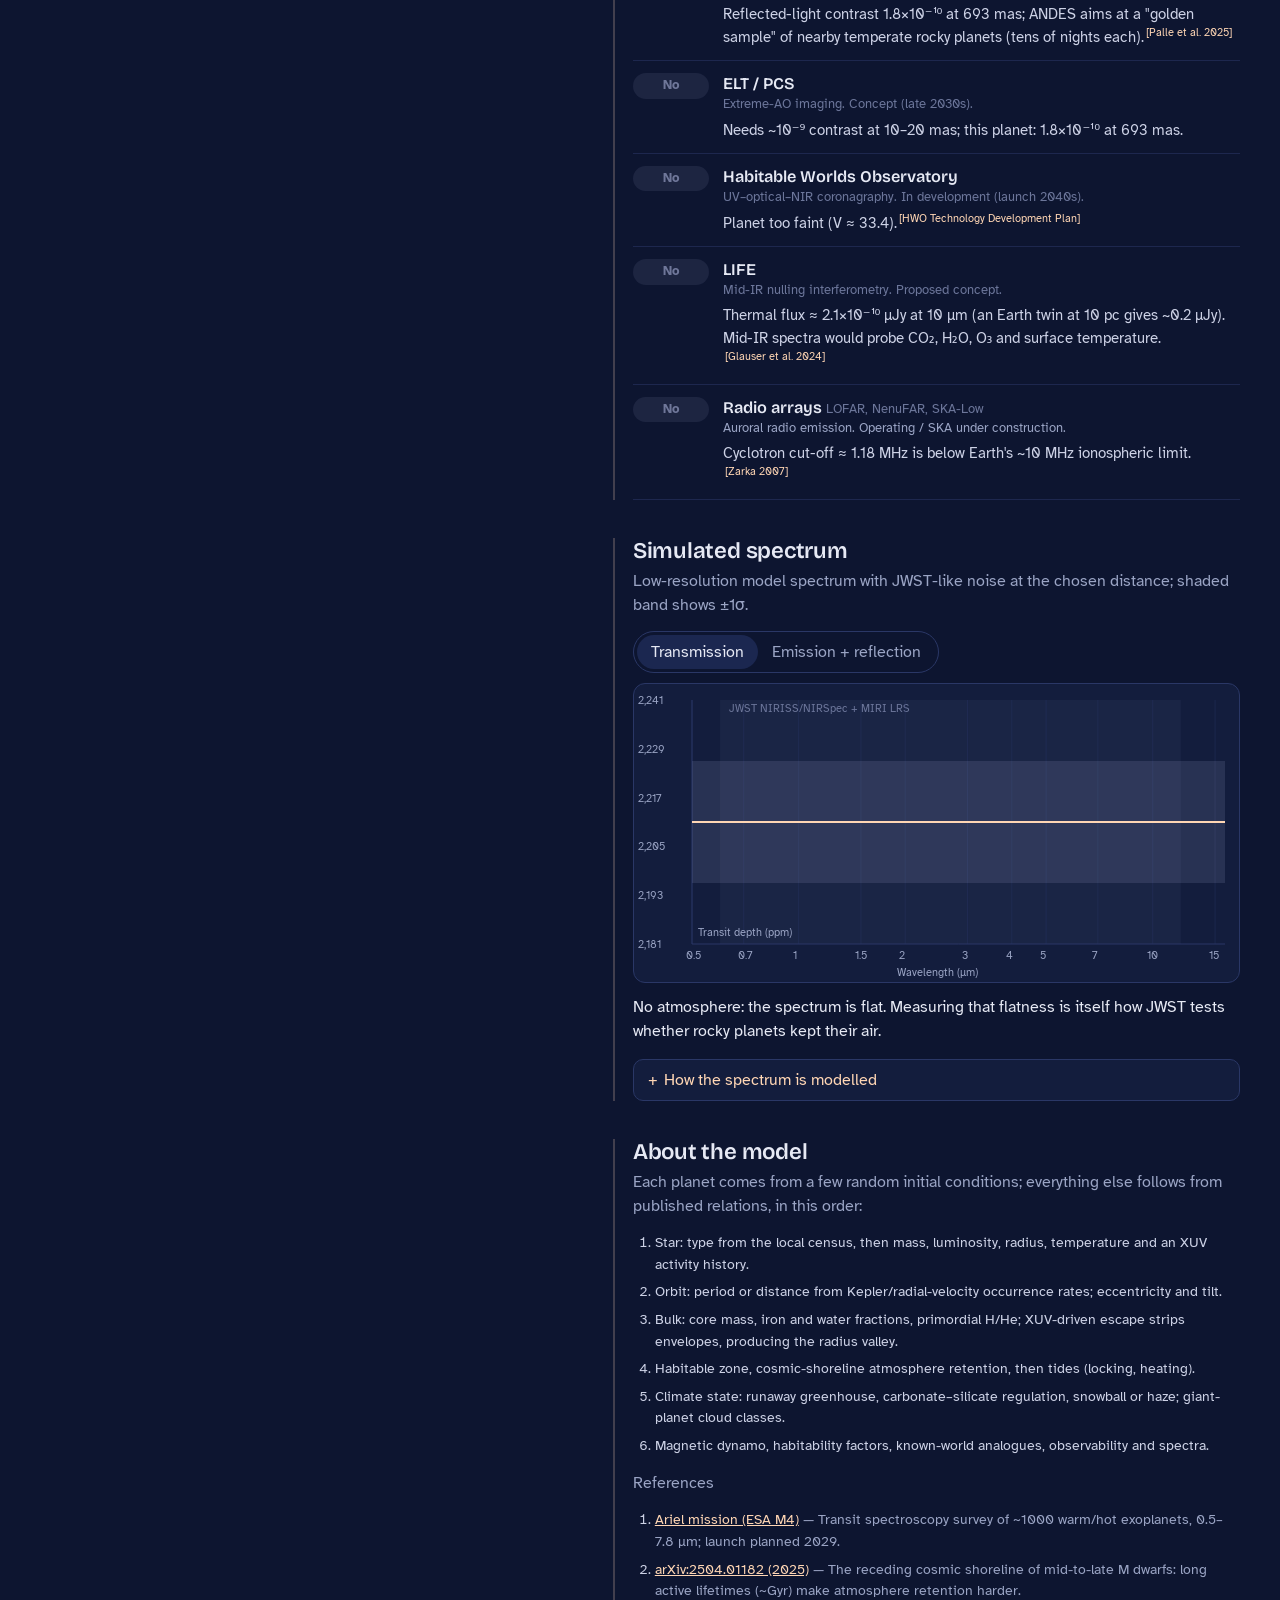
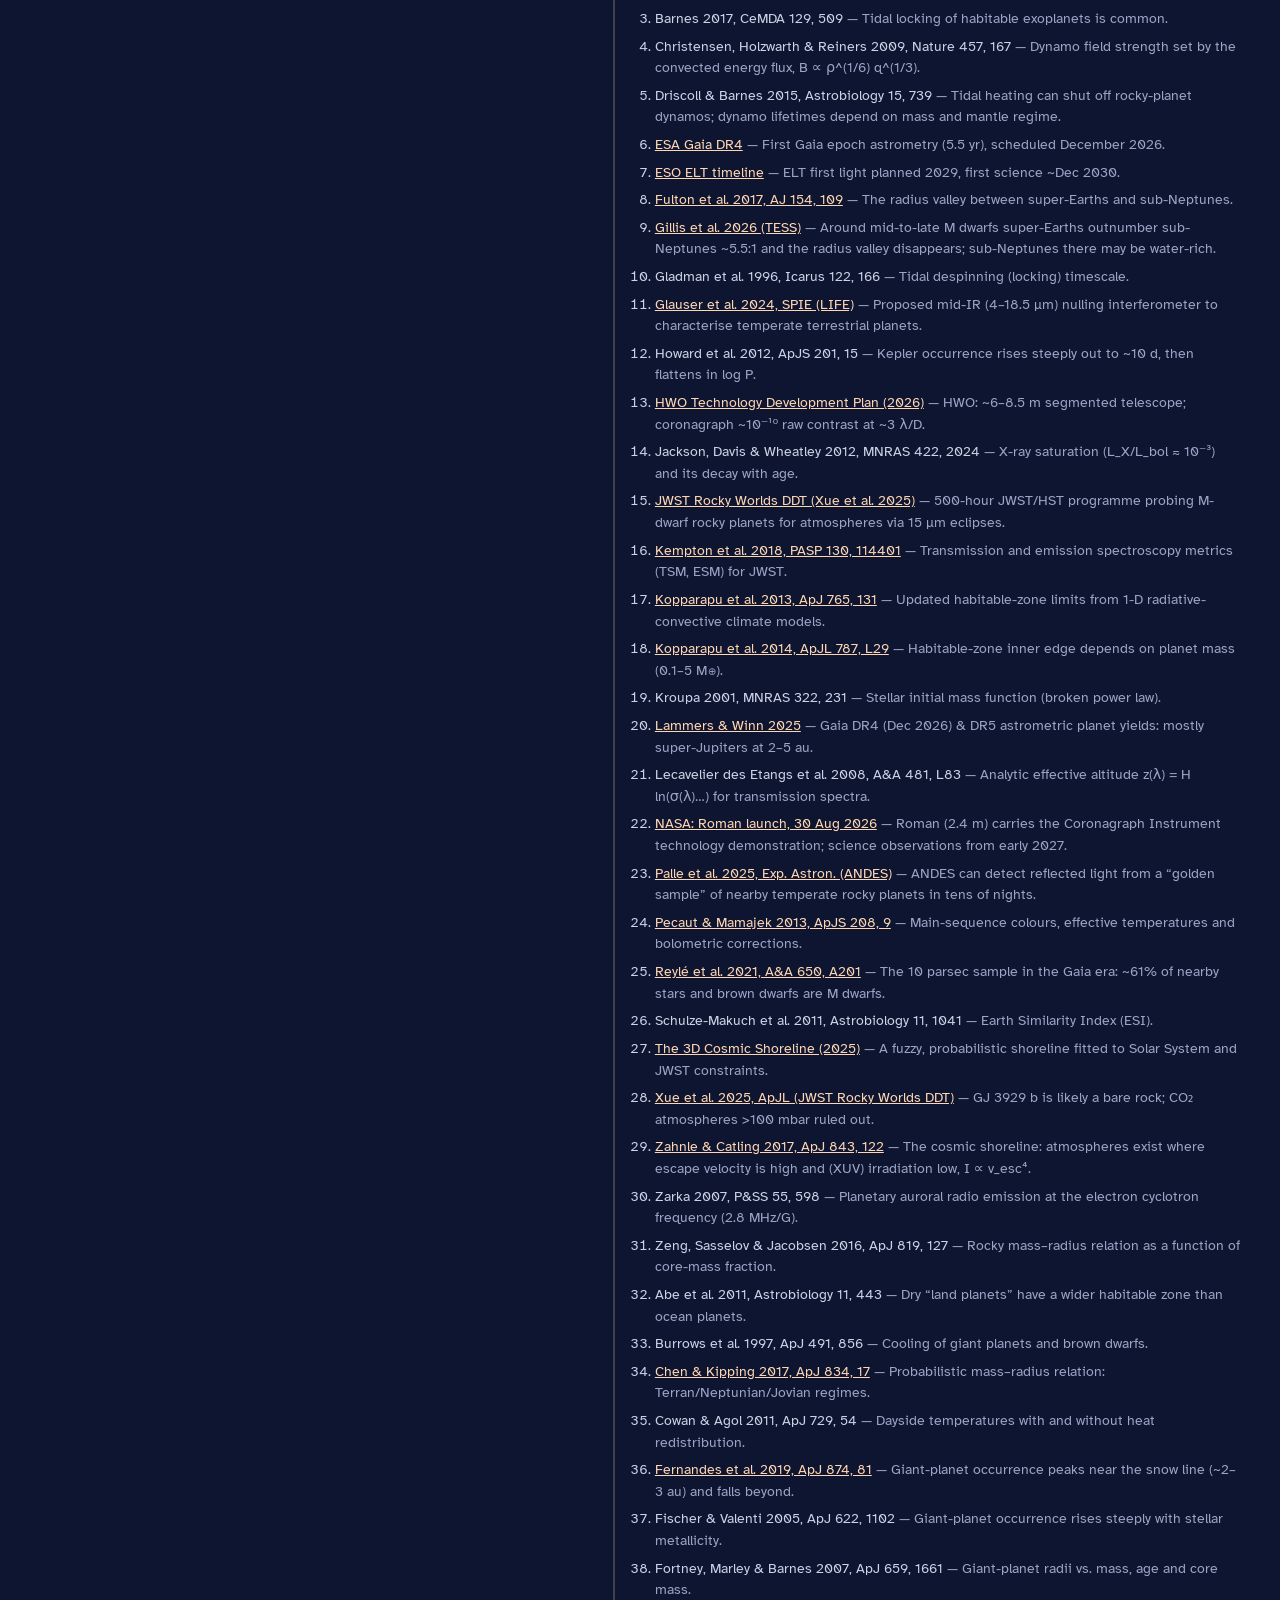
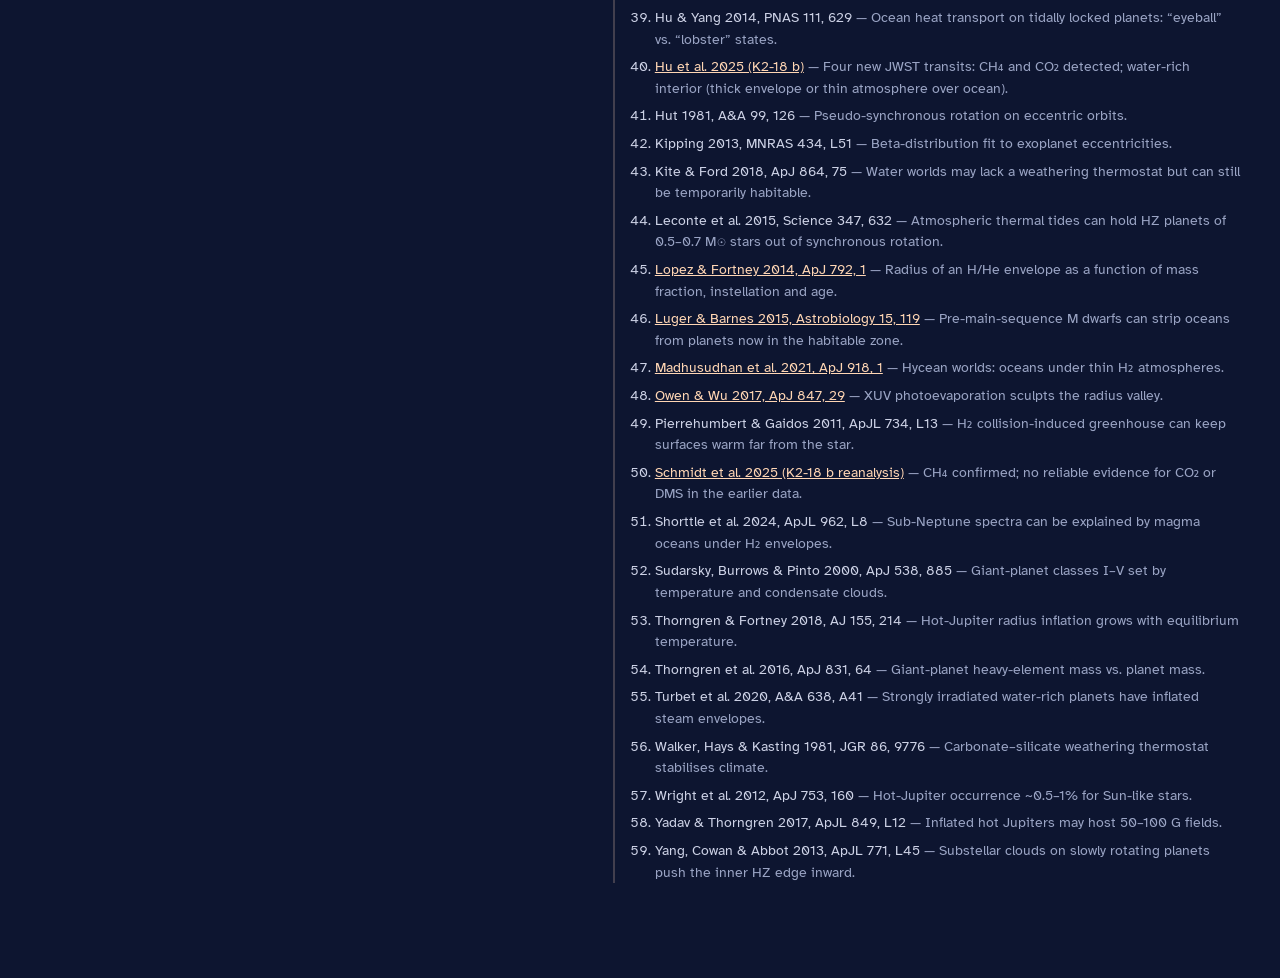
==== commit 5ce00d3b: "fixed bugs (random numbers and high-theta stars) random-number bug was causing striping patterns in " ====
--- a/index.html
+++ b/index.html
@@ -15,7 +15,7 @@
 <meta name="description" content="Generate physically consistent exoplanets with rotating procedural renders, full physical properties, habitability, real-world analogues and observability with current and future telescopes.">
 <link rel="preconnect" href="https://fonts.googleapis.com">
 <link rel="preconnect" href="https://fonts.gstatic.com" crossorigin>
-<link href="https://fonts.googleapis.com/css2?family=Atkinson+Hyperlegible:ital,wght@0,400;0,700;1,400&family=Bricolage+Grotesque:opsz,wght@12..96,400;12..96,600;12..96,800&display=swap" rel="stylesheet">
+<link href="https://fonts.googleapis.com/css2?family=Caveat:wght@400;600&family=Atkinson+Hyperlegible:ital,wght@0,400;0,700;1,400&family=Bricolage+Grotesque:opsz,wght@12..96,400;12..96,600;12..96,800&display=swap" rel="stylesheet">
 <link rel="stylesheet" href="css/style.css">
 </head>
 <body>
--- a/css/style.css
+++ b/css/style.css
@@ -135,9 +135,15 @@
 .pipeline { color: #cdd2e6; padding-left: 20px; }
 .pipeline li { margin: 6px 0; }
 
-.surfslot { position: relative; aspect-ratio: 16 / 9; border-radius: 14px; overflow: hidden; background: #02040b; box-shadow: inset 0 0 0 1px var(--rule); margin-top: 10px; }
+.surfwrap { display: grid; gap: 18px; margin-top: 14px; }
+.surfwrap .polaroid { max-width: 440px; }
+.polaroid { margin: 6px 0 10px; background: #f3efe7; padding: 14px 14px 0; border-radius: 3px; transform: rotate(-1.6deg); box-shadow: 0 18px 40px rgba(0, 0, 0, 0.45), 0 2px 6px rgba(0, 0, 0, 0.3); }
+.surfslot { position: relative; aspect-ratio: 1 / 1; overflow: hidden; background: #02040b; }
+.pol-label { font: 600 1.55rem/1.1 'Caveat', 'Segoe Print', 'Bradley Hand', cursive; color: #2a2a35; text-align: center; padding: 14px 6px 20px; }
+.pol-label small { display: block; font-size: 1.05rem; color: #5a5a66; font-weight: 400; }
+.surftext #savePostcard { margin: 6px 0 12px; }
 .surfslot canvas { width: 100%; height: 100%; display: block; }
-.surfcap { margin: 12px 0 4px; color: var(--text); }
+.surfcap { margin: 0 0 4px; color: var(--text); }
 .fine { font-size: 0.8rem; color: var(--faint); margin: 0; max-width: 70ch; }
 .toast { position: fixed; bottom: 22px; left: 50%; transform: translateX(-50%); background: var(--ink-3); border: 1px solid var(--rule); padding: 9px 18px; border-radius: 10px; }
 
@@ -152,6 +158,8 @@
   .keystats { grid-template-columns: repeat(2, 1fr); }
   .keystats div:last-child:nth-child(odd) { grid-column: span 2; }
   .bar { grid-template-columns: 1fr 1fr 46px; }
+  .surfwrap { grid-template-columns: 1fr; }
+  .polaroid { max-width: 420px; }
 }
 @media (prefers-reduced-motion: reduce) { * { transition: none !important; } }
 
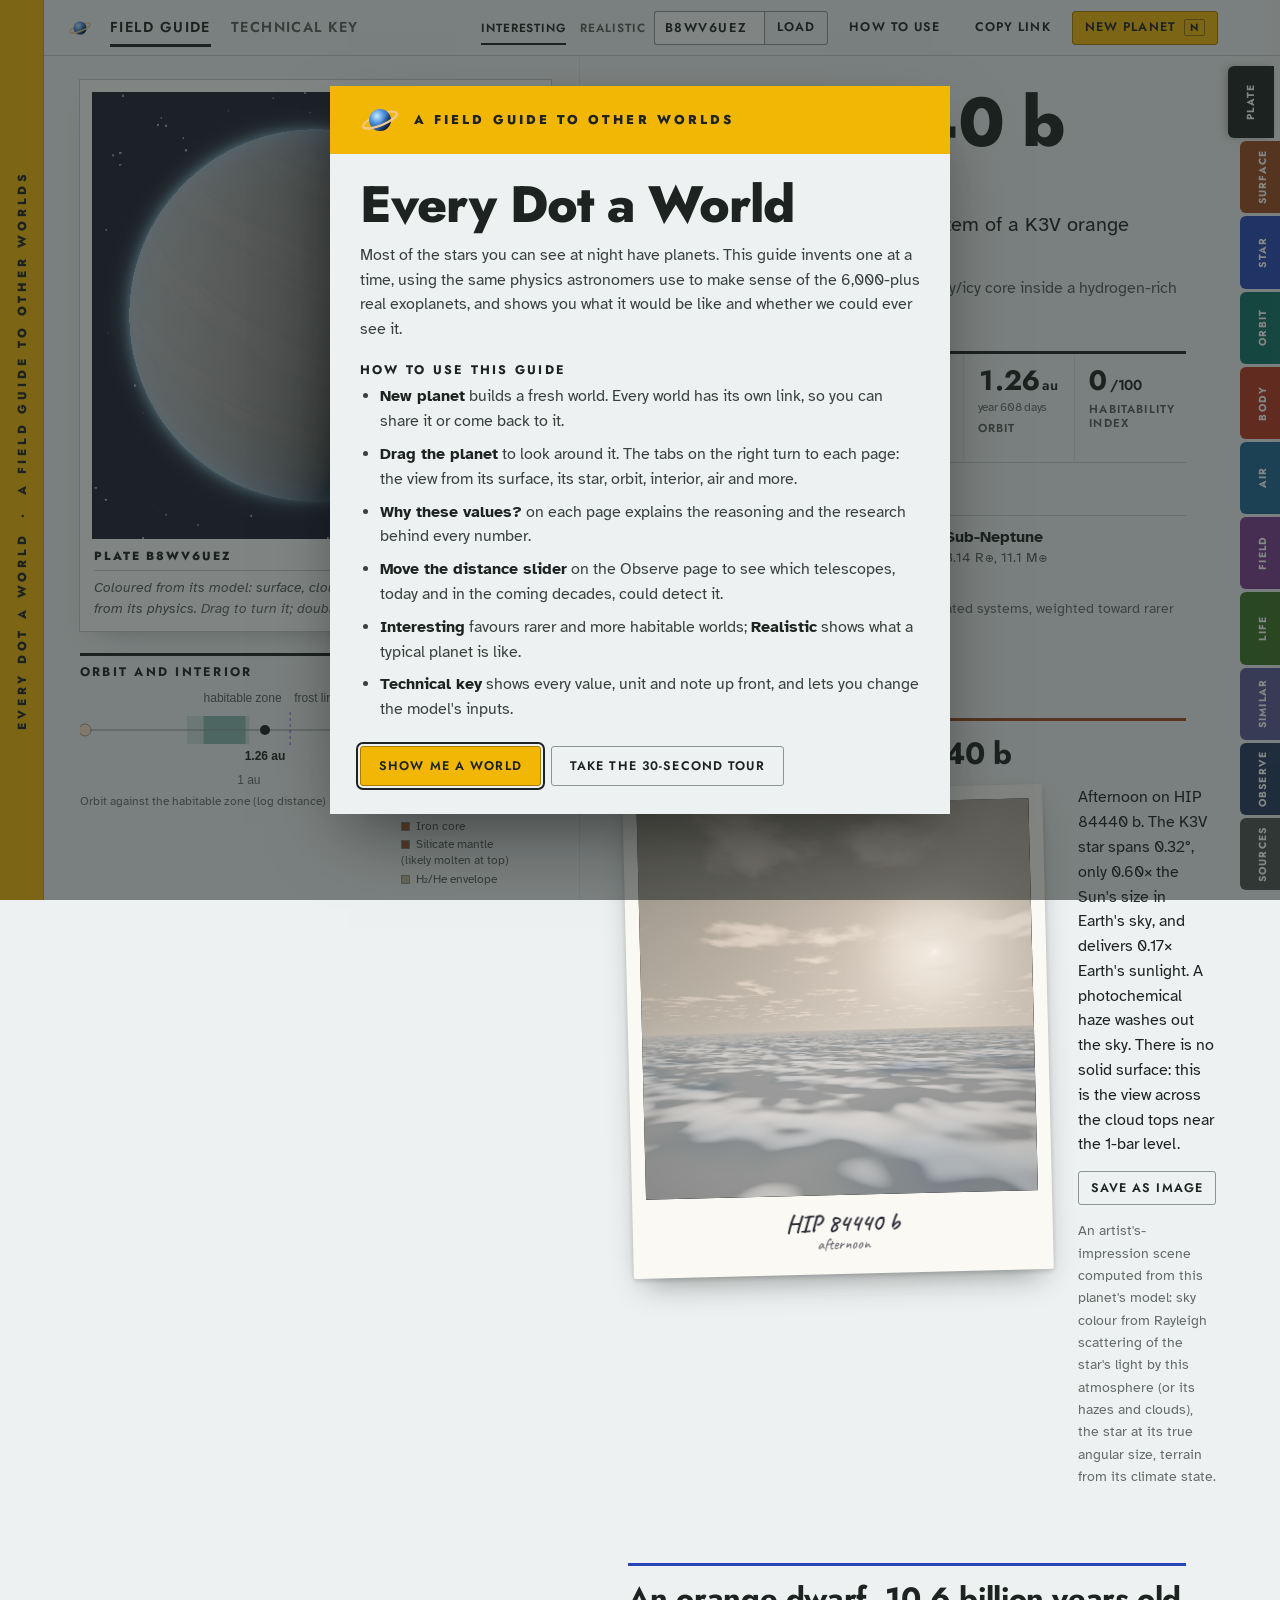
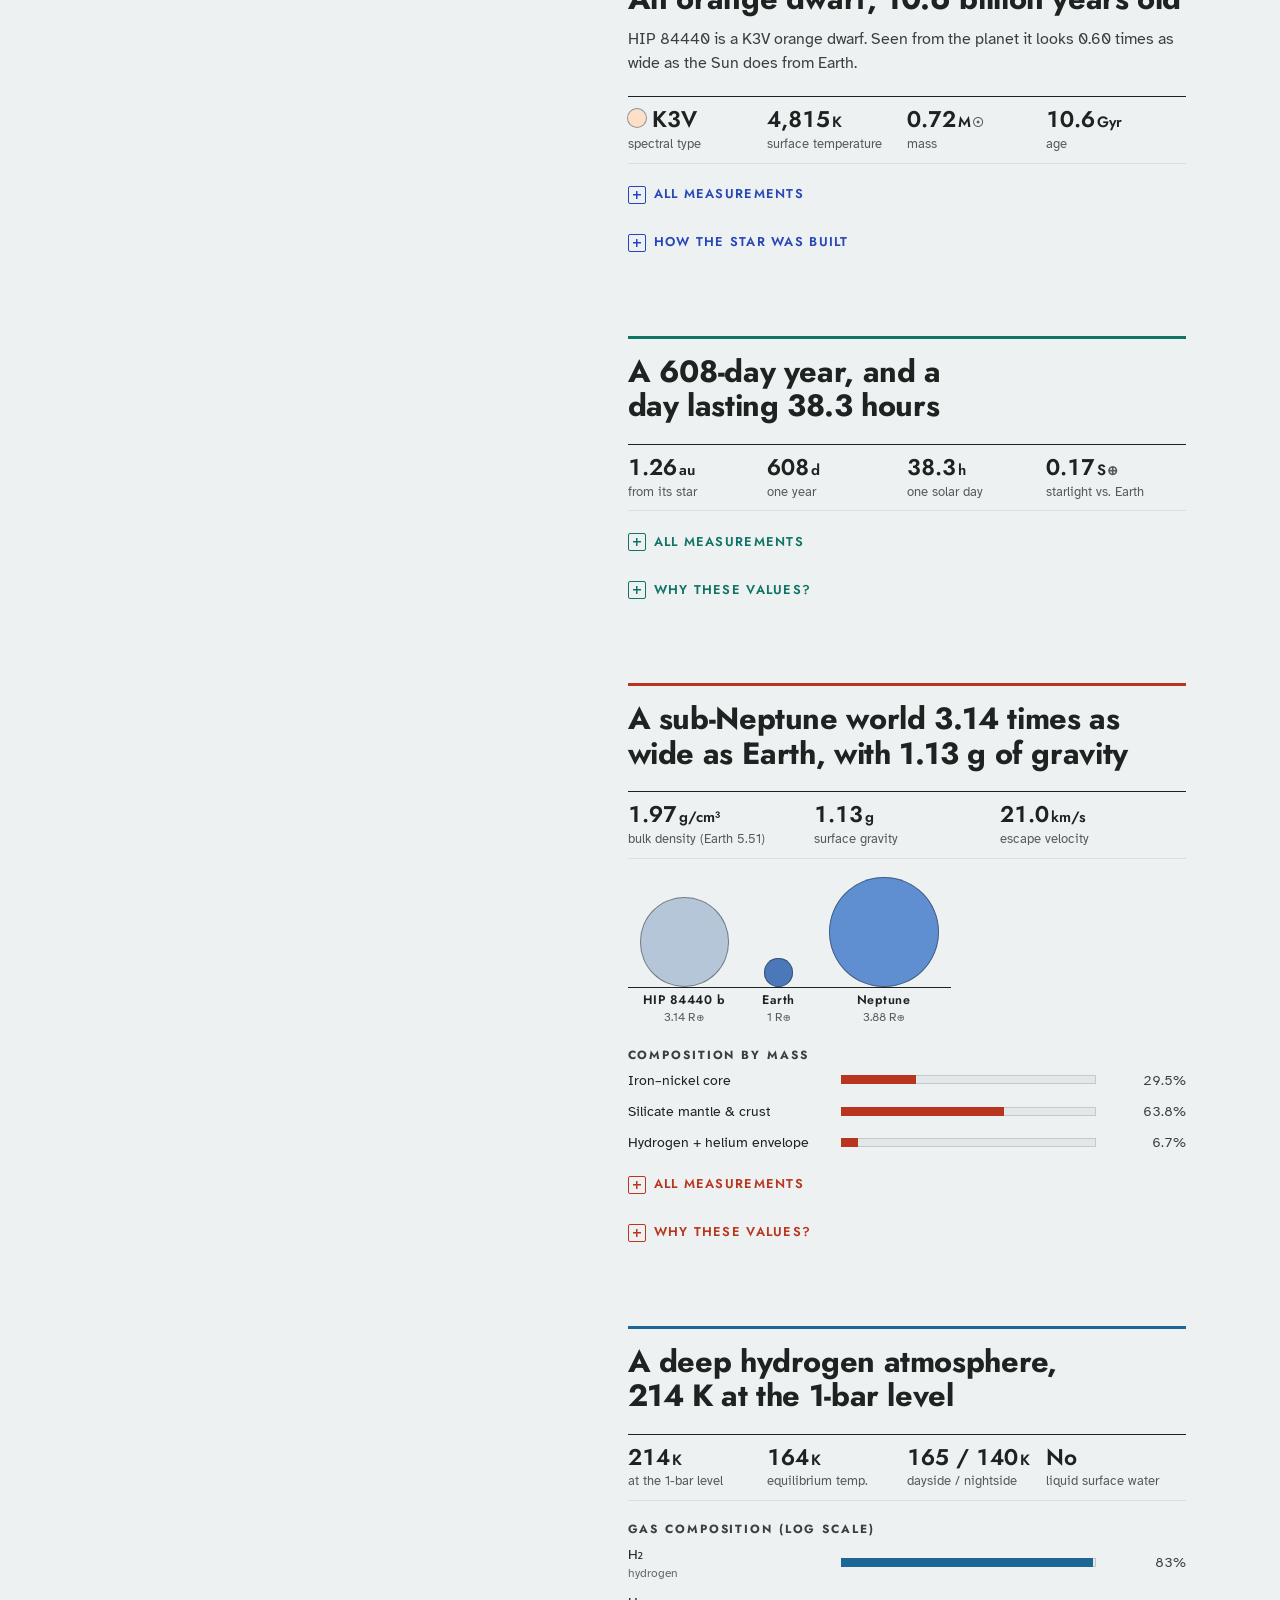
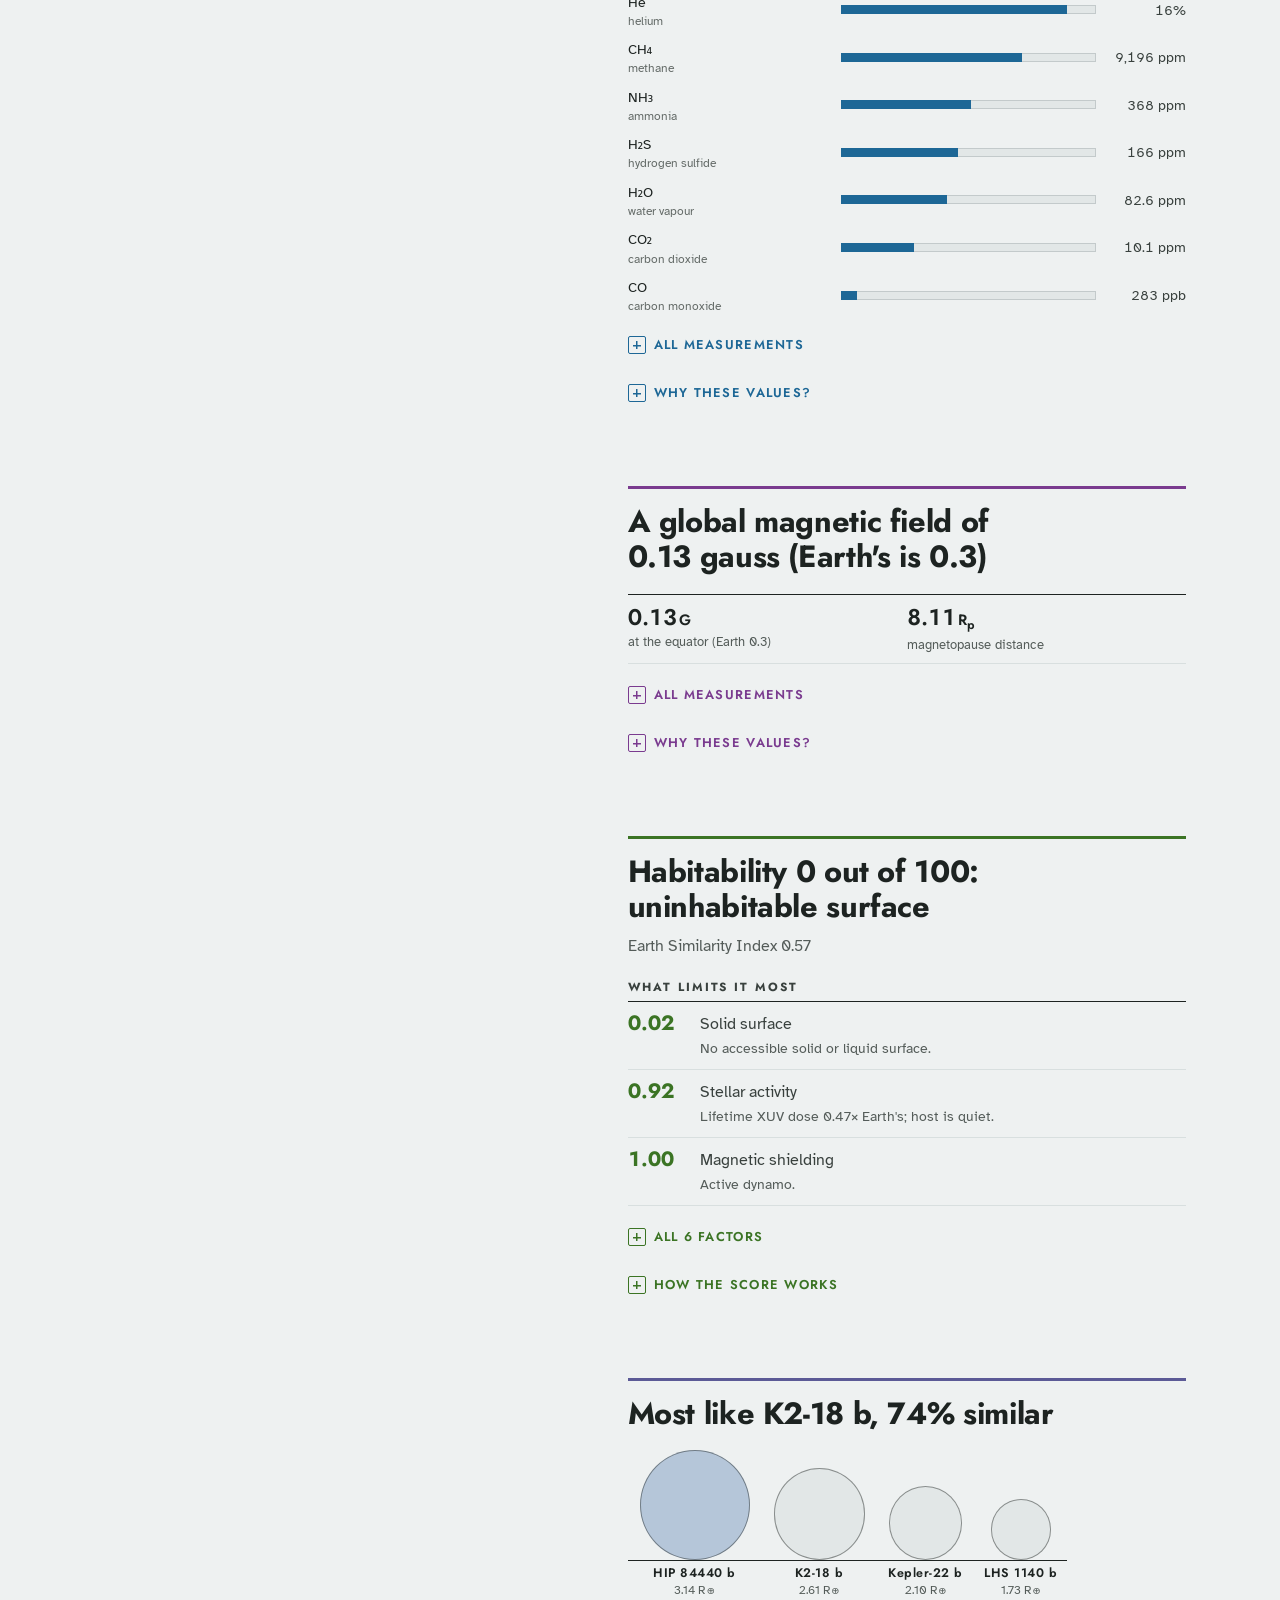
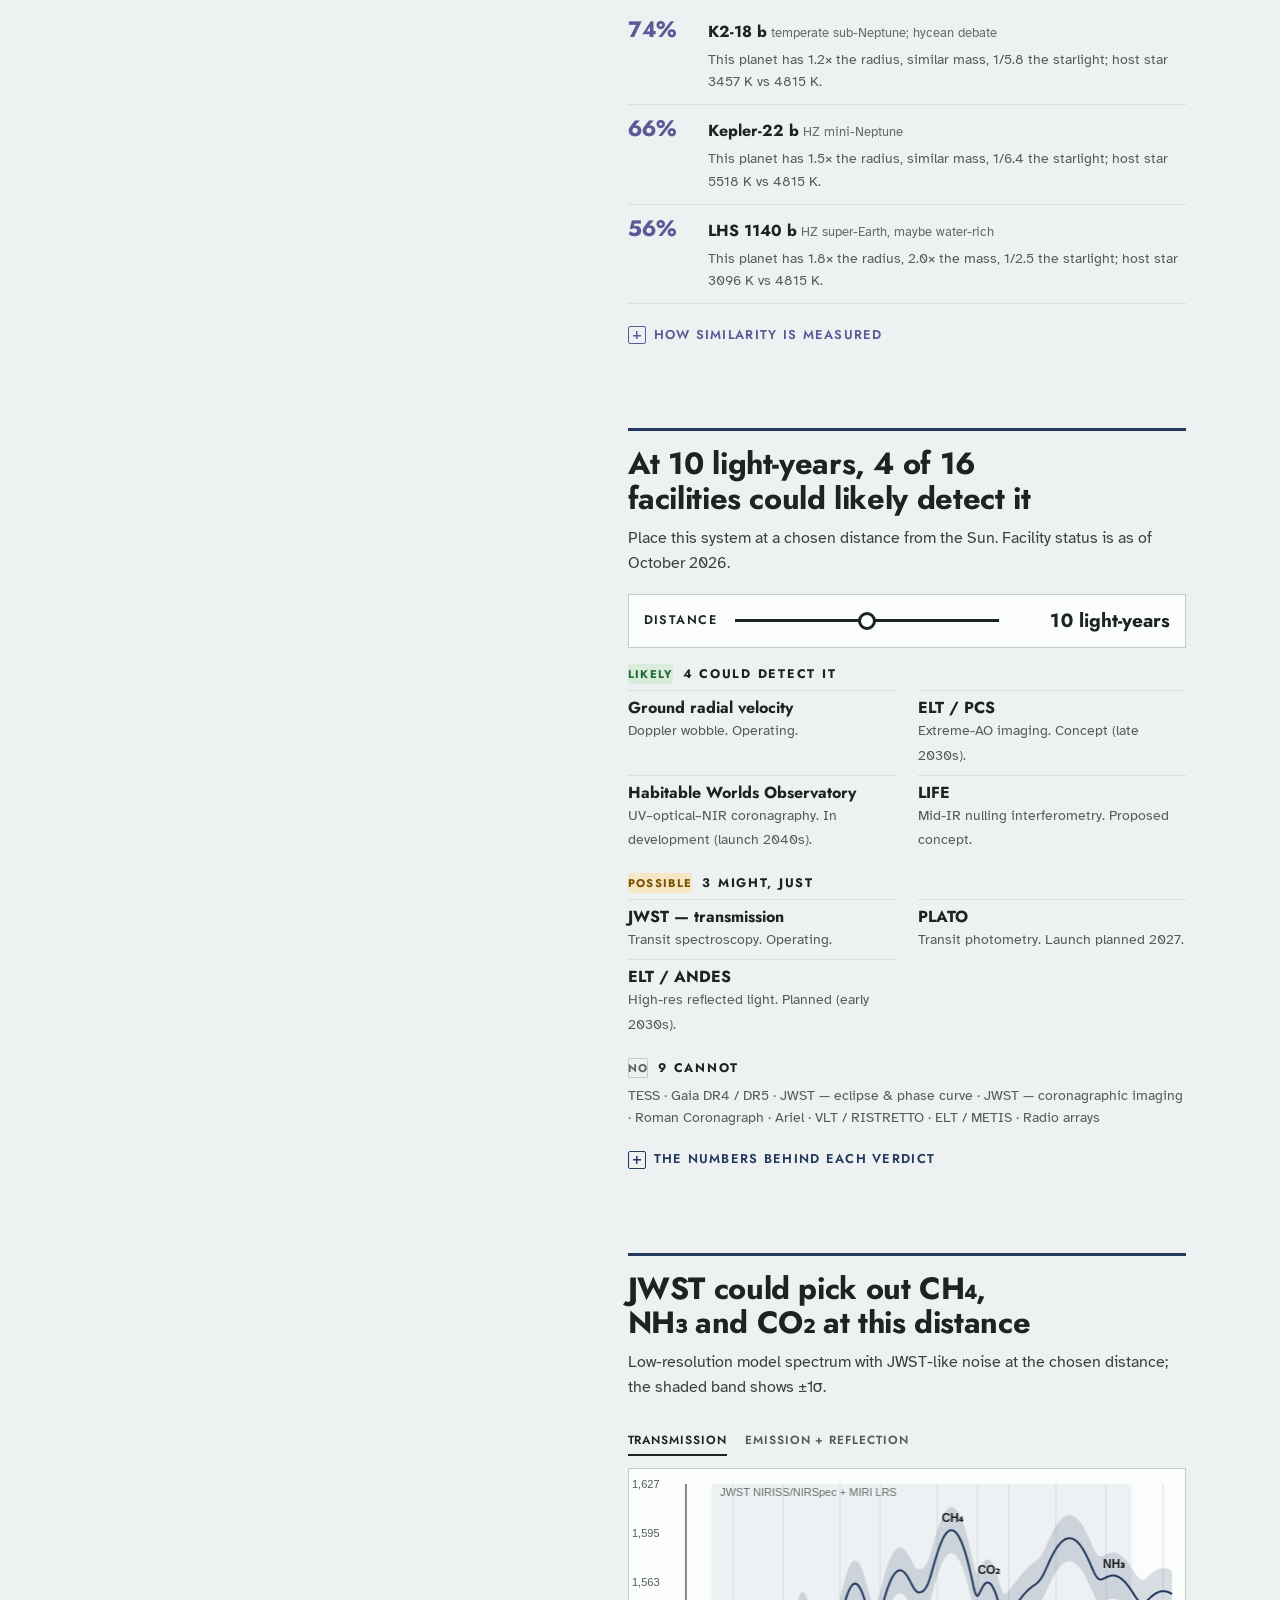
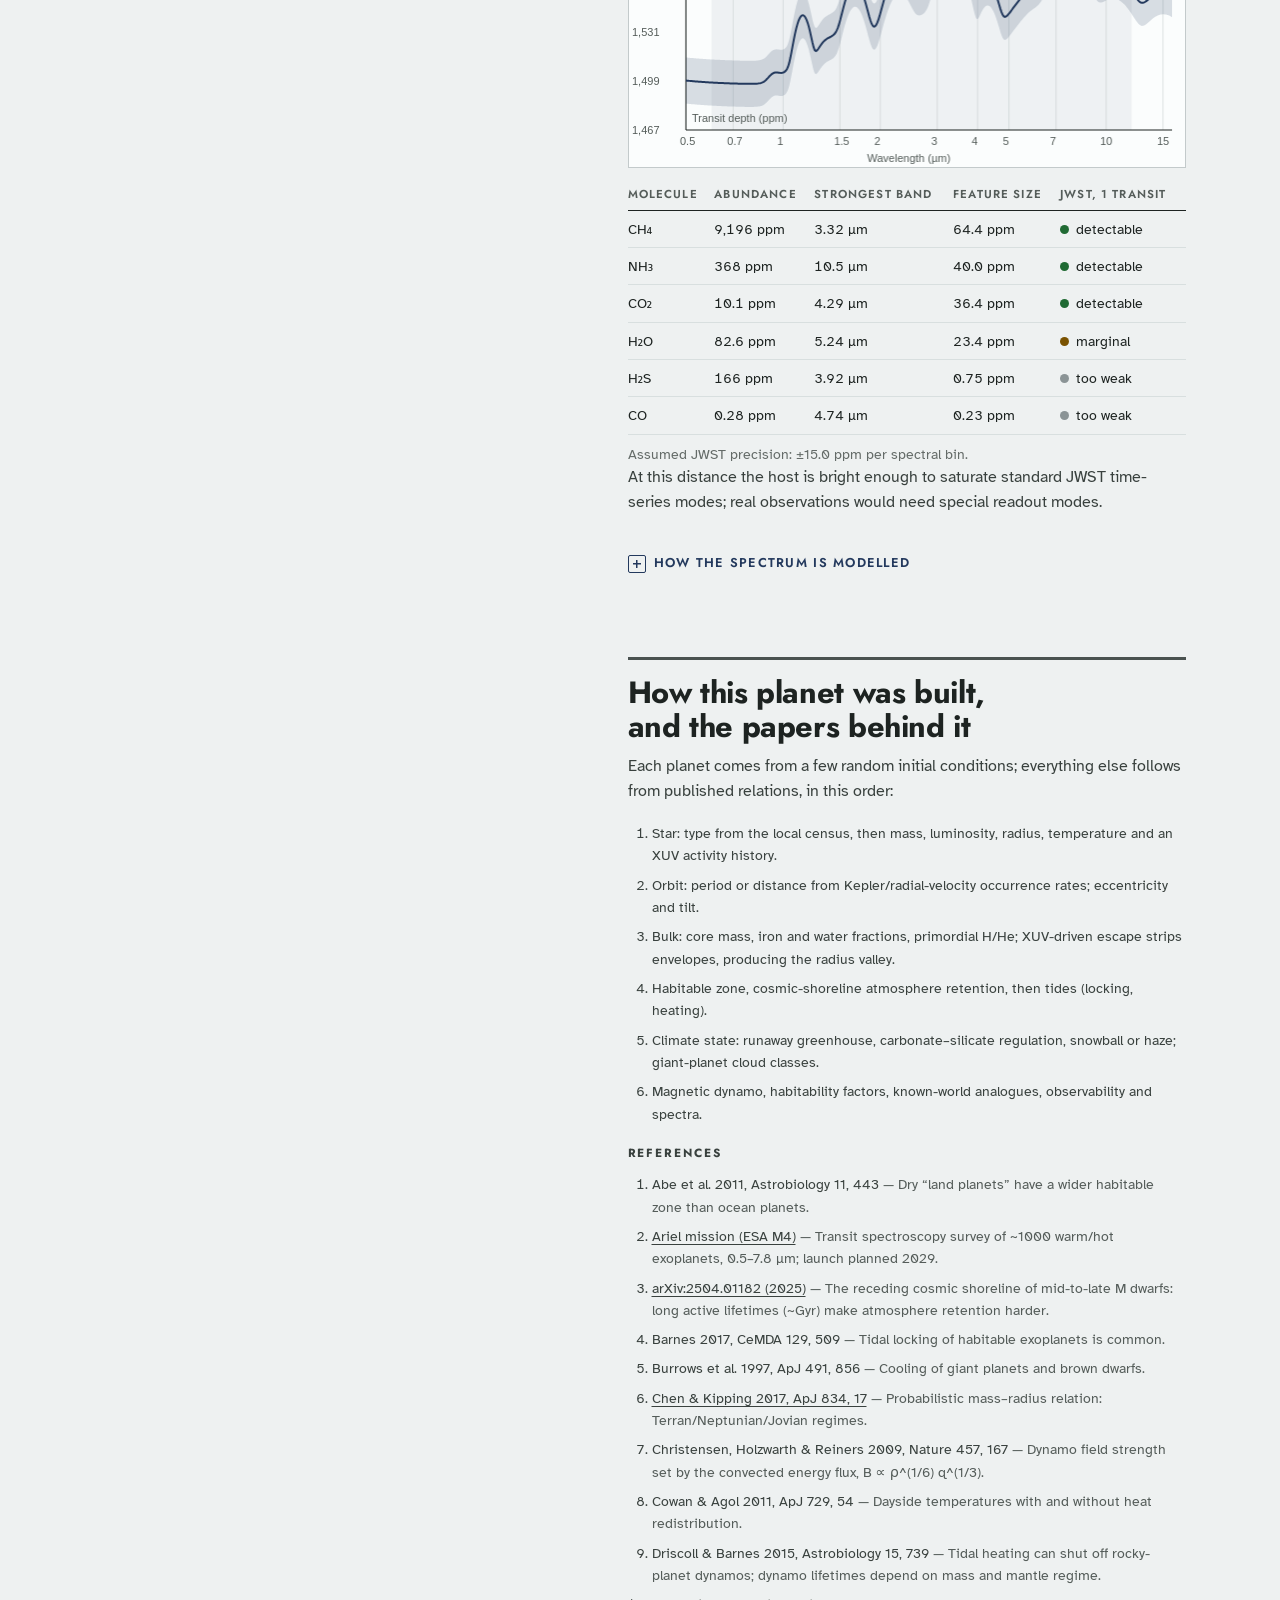
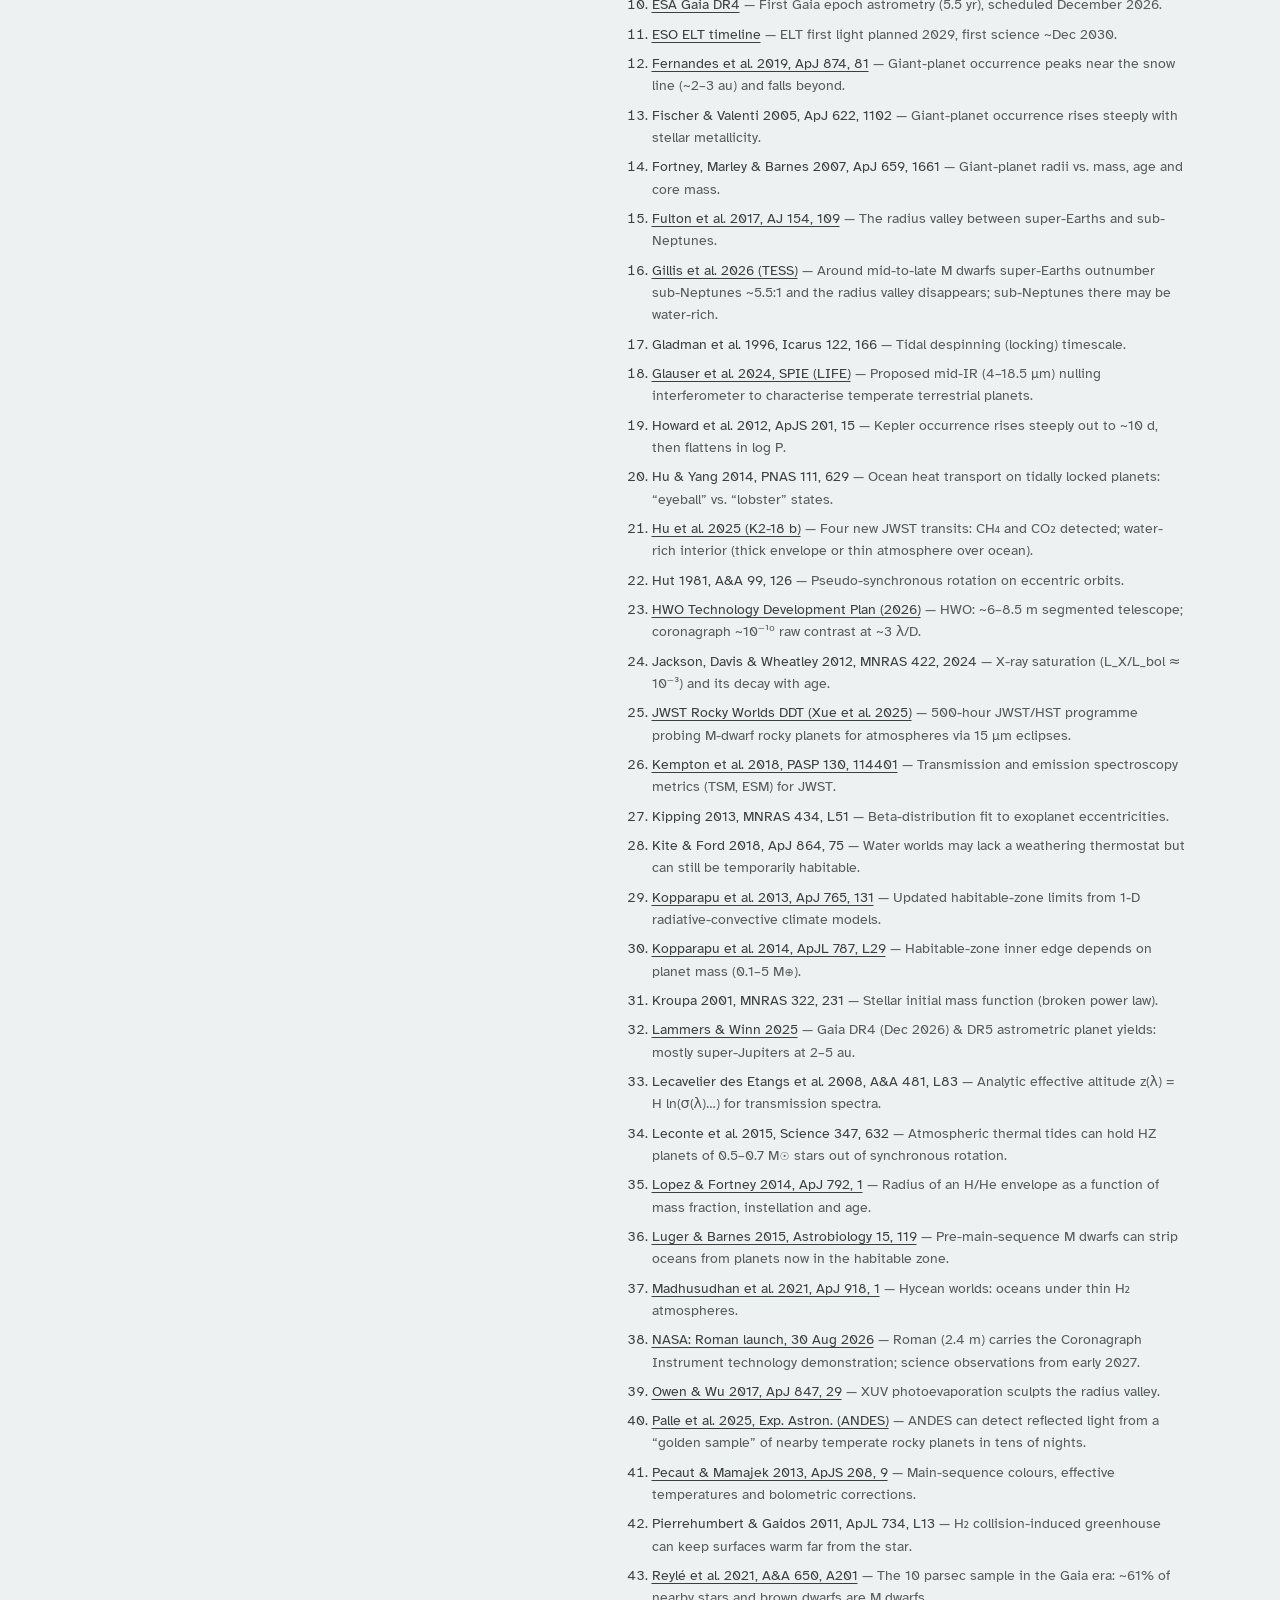
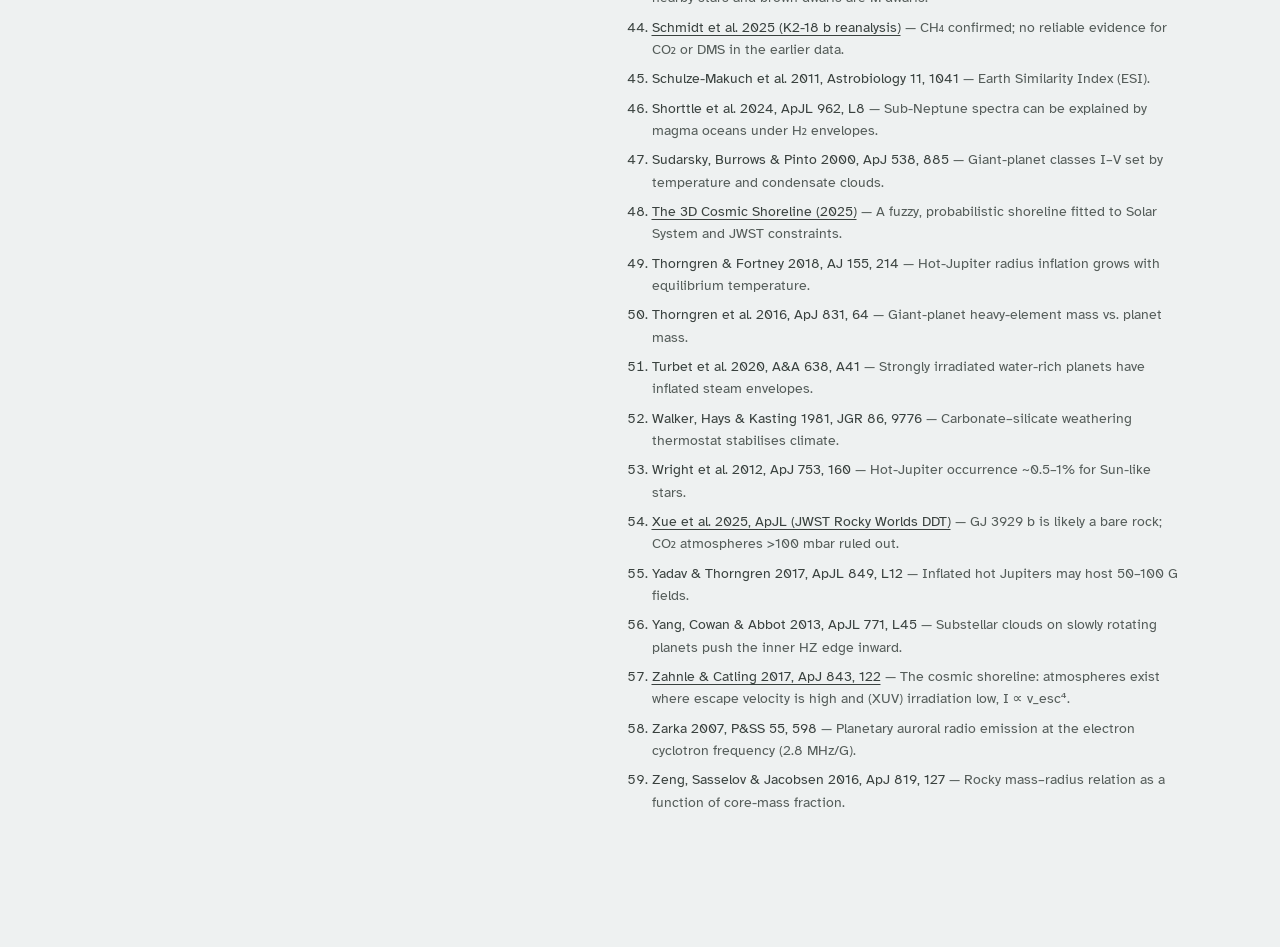
==== commit deee078f: "updated layout to be more outreach-friendly" ====
--- a/index.html
+++ b/index.html
@@ -4,23 +4,28 @@
 <meta charset="utf-8">
 <meta name="viewport" content="width=device-width, initial-scale=1">
 <title>Every Dot a World</title>
-<meta name="theme-color" content="#0d1530">
+<meta name="theme-color" content="#f2b705">
 <link rel="icon" href="favicon.ico" sizes="any">
 <link rel="icon" href="icons/icon.svg" type="image/svg+xml">
 <link rel="apple-touch-icon" href="icons/apple-touch-icon.png">
 <link rel="manifest" href="manifest.webmanifest">
 <meta property="og:title" content="Every Dot a World">
-<meta property="og:description" content="Generate a physically consistent exoplanet: see it turn, stand on its surface, and find out which telescopes could detect it.">
+<meta property="og:description" content="A field guide to planets that could exist: generate a physically consistent exoplanet, see it turn, stand on its surface, and find out which telescopes could detect it.">
 <meta property="og:type" content="website">
 <meta name="description" content="Generate physically consistent exoplanets with rotating procedural renders, full physical properties, habitability, real-world analogues and observability with current and future telescopes.">
-<link rel="preconnect" href="https://fonts.googleapis.com">
-<link rel="preconnect" href="https://fonts.gstatic.com" crossorigin>
-<link href="https://fonts.googleapis.com/css2?family=Caveat:wght@400;600&family=Atkinson+Hyperlegible:ital,wght@0,400;0,700;1,400&family=Bricolage+Grotesque:opsz,wght@12..96,400;12..96,600;12..96,800&display=swap" rel="stylesheet">
+<link rel="stylesheet" href="css/fonts.css">
 <link rel="stylesheet" href="css/style.css">
 </head>
-<body>
+<body data-view="guide">
+<a class="skip" href="#textpage">Skip to the planet's guide pages</a>
+<div class="spine" aria-hidden="true"><span>Every Dot a World <i>·</i> A Field Guide to Other Worlds</span></div>
+
 <header class="topbar">
-  <a class="brand" href="./"><img src="icons/icon.svg" alt="" width="26" height="26">Every Dot a World</a>
+  <a class="brand" href="./"><img src="icons/icon.svg" alt="" width="24" height="24"><span>Every Dot a World</span></a>
+  <div class="view" role="radiogroup" aria-label="How much detail">
+    <button type="button" data-view="guide" role="radio">Field guide</button>
+    <button type="button" data-view="key" role="radio">Technical key</button>
+  </div>
   <div class="controls">
     <div class="seg" role="radiogroup" aria-label="Generation mode">
       <button type="button" data-mode="interesting" role="radio">Interesting</button>
@@ -29,53 +34,68 @@
     <form id="seedForm" class="seedform" autocomplete="off">
       <label for="seedInput" class="sr">Seed</label>
       <input id="seedInput" spellcheck="false" maxlength="24" placeholder="Seed">
-      <button type="submit" class="ghost">Load seed</button>
+      <button type="submit" class="btn">Load</button>
     </form>
-    <button type="button" id="openGuide" class="ghost">Guide</button>
-    <button type="button" id="copyLink" class="ghost">Copy link</button>
-    <button type="button" id="newPlanet" class="primary">New planet</button>
+    <button type="button" id="openGuide" class="btn quiet">How to use</button>
+    <button type="button" id="copyLink" class="btn quiet">Copy link</button>
+    <button type="button" id="newPlanet" class="btn gold">New planet <kbd>N</kbd></button>
   </div>
 </header>
 
-<main class="layout">
-  <section class="viewer" aria-label="Planet view">
-    <div class="stage">
-      <canvas id="planet" aria-label="Rotating render of the generated planet"></canvas>
-      <p class="hint">Drag to orbit the camera; double-click to reset</p>
-      <p id="glfail" class="glfail" hidden>WebGL is unavailable in this browser, so the planet can't be drawn. All properties below are still computed.</p>
-    </div>
+<main class="spread">
+  <section class="platepage" aria-label="Plate">
+    <div class="platebox">
+    <figure class="plate">
+      <div class="stage">
+        <canvas id="planet" aria-label="Rotating render of the generated planet"></canvas>
+        <p id="glfail" class="glfail" hidden>WebGL is unavailable in this browser, so the planet can't be drawn. Everything on the guide pages is still computed.</p>
+      </div>
+      <figcaption><span class="capline"><b id="plateNo">Plate</b><span id="plateKind"></span></span><span class="captext">Coloured from its model: surface, clouds, haze and rings all follow from its physics. <span class="hint">Drag to turn it; double-click to reset.</span></span></figcaption>
+    </figure>
     <div class="minis">
-      <figure>
-        <canvas id="hzStrip" height="86" aria-label="Orbit relative to the habitable zone"></canvas>
-        <figcaption>Orbit vs. habitable zone (log distance)</figcaption>
+      <h2 class="minis-h">Orbit and interior</h2>
+      <figure class="hzfig">
+        <canvas id="hzStrip" height="100" aria-label="Orbit relative to the habitable zone"></canvas>
+        <figcaption>Orbit against the habitable zone (log distance)</figcaption>
       </figure>
       <figure class="xsec">
-        <canvas id="xsection" width="150" height="150" aria-label="Interior cross-section"></canvas>
+        <canvas id="xsection" width="120" height="120" aria-label="Interior cross-section"></canvas>
         <figcaption id="xsecLegend"></figcaption>
       </figure>
     </div>
+    </div>
   </section>
 
-  <section class="sheet" id="sheet" aria-live="polite"></section>
+  <article class="textpage" id="textpage" tabindex="-1">
+    <div id="ident"></div>
+    <section id="inputs" class="inputs" aria-labelledby="inputsTitle" hidden></section>
+    <div id="sheet" aria-live="polite"></div>
+  </article>
+
+  <nav class="tabs" id="tabs" aria-label="Guide pages"></nav>
 </main>
 
 <div id="toast" class="toast" role="status" hidden></div>
 
 <div id="splash" class="splash" role="dialog" aria-modal="true" aria-labelledby="splashTitle" hidden>
   <div class="splash-card">
-    <img src="icons/icon.svg" alt="" class="splash-icon" width="72" height="72">
-    <h1 id="splashTitle">Every Dot a World</h1>
-    <p class="splash-lede">Most of the stars you can see at night have planets. This site invents one at a time, using the same physics astronomers use to make sense of the 6,000-plus real exoplanets, and shows you what it would be like and whether we could ever see it.</p>
-    <ul class="splash-list">
-      <li><b>New planet</b> builds a fresh world. Every world has its own link, so you can share it or come back to it.</li>
-      <li><b>Drag the planet</b> to look around it, and scroll down for the view from its surface.</li>
-      <li><b>Why these values?</b> under each section explains the reasoning and the research behind every number.</li>
-      <li><b>Move the distance slider</b> to see which telescopes, today and in the coming decades, could detect it.</li>
-      <li><b>Interesting</b> mode favours rarer and more habitable worlds; <b>Realistic</b> shows what a typical planet is like.</li>
-    </ul>
-    <div class="splash-actions">
-      <button type="button" class="primary" id="splashGo">Show me a world</button>
-      <button type="button" class="ghost" id="splashTour">Take the 30-second tour</button>
+    <div class="splash-band"><img src="icons/icon.svg" alt="" width="40" height="40"><span>A Field Guide to Other Worlds</span></div>
+    <div class="splash-body">
+      <h1 id="splashTitle">Every Dot a World</h1>
+      <p class="splash-lede">Most of the stars you can see at night have planets. This guide invents one at a time, using the same physics astronomers use to make sense of the 6,000-plus real exoplanets, and shows you what it would be like and whether we could ever see it.</p>
+      <h2>How to use this guide</h2>
+      <ul class="splash-list">
+        <li><b>New planet</b> builds a fresh world. Every world has its own link, so you can share it or come back to it.</li>
+        <li><b>Drag the planet</b> to look around it. The tabs on the right turn to each page: the view from its surface, its star, orbit, interior, air and more.</li>
+        <li><b>Why these values?</b> on each page explains the reasoning and the research behind every number.</li>
+        <li><b>Move the distance slider</b> on the Observe page to see which telescopes, today and in the coming decades, could detect it.</li>
+        <li><b>Interesting</b> favours rarer and more habitable worlds; <b>Realistic</b> shows what a typical planet is like.</li>
+        <li><b>Technical key</b> shows every value, unit and note up front, and lets you change the model's inputs.</li>
+      </ul>
+      <div class="splash-actions">
+        <button type="button" class="btn gold" id="splashGo">Show me a world</button>
+        <button type="button" class="btn" id="splashTour">Take the 30-second tour</button>
+      </div>
     </div>
   </div>
 </div>
@@ -84,7 +104,7 @@
   <div class="tour-ring" id="tourRing"></div>
   <div class="tour-tip" id="tourTip" role="dialog" aria-live="polite">
     <p id="tourText"></p>
-    <div class="tour-nav"><span id="tourCount"></span><button type="button" class="ghost" id="tourBack">Back</button><button type="button" class="primary" id="tourNext">Next</button></div>
+    <div class="tour-nav"><span id="tourCount"></span><button type="button" class="btn" id="tourBack">Back</button><button type="button" class="btn" id="tourNext">Next</button></div>
   </div>
 </div>
 
--- a/css/fonts.css
+++ b/css/fonts.css
@@ -0,0 +1,7 @@
+/* Self-hosted fonts (Latin subset), generated by tools/fetch-fonts.sh from Google Fonts. */
+@font-face { font-family: 'Atkinson Hyperlegible'; font-style: italic; font-weight: 400; font-display: swap; src: url(../fonts/AtkinsonHyperlegible-400i.woff2) format('woff2'); }
+@font-face { font-family: 'Atkinson Hyperlegible'; font-style: italic; font-weight: 700; font-display: swap; src: url(../fonts/AtkinsonHyperlegible-700i.woff2) format('woff2'); }
+@font-face { font-family: 'Atkinson Hyperlegible'; font-style: normal; font-weight: 400; font-display: swap; src: url(../fonts/AtkinsonHyperlegible-400.woff2) format('woff2'); }
+@font-face { font-family: 'Atkinson Hyperlegible'; font-style: normal; font-weight: 700; font-display: swap; src: url(../fonts/AtkinsonHyperlegible-700.woff2) format('woff2'); }
+@font-face { font-family: 'Caveat'; font-style: normal; font-weight: 400 600; font-display: swap; src: url(../fonts/Caveat.woff2) format('woff2'); }
+@font-face { font-family: 'Jost'; font-style: normal; font-weight: 500 800; font-display: swap; src: url(../fonts/Jost.woff2) format('woff2'); }
--- a/css/style.css
+++ b/css/style.css
@@ -1,184 +1,392 @@
+/* Every Dot a World: a field guide to other worlds.
+   Plate stock and ink, a gold spine, one ink per guide page (thumb-index tabs). */
 :root {
-  --ink: #0d1530;        /* night-sky blue ink */
-  --ink-2: #131d3d;
-  --ink-3: #1b2750;
-  --rule: #2a3766;
-  --text: #e6e9f4;
-  --muted: #9aa4c4;
-  --faint: #6c769a;
-  --star: #ffd29a;       /* replaced at runtime by the host star's colour */
-  --star-soft: rgba(255, 210, 154, 0.14);
-  --yes: #7fd3a6;
-  --maybe: #e8c46a;
-  --no: #6f7799;
-  --serif: 'Bricolage Grotesque', system-ui, sans-serif;
-  --sans: 'Atkinson Hyperlegible', system-ui, sans-serif;
-}
+  --paper: #eef1f1;      /* cool coated plate stock */
+  --paper-2: #e2e7e7;    /* panels, tracks */
+  --white: #fbfdfd;      /* printed plate margin */
+  --ink: #1d2321;
+  --ink-2: #39413e;
+  --muted: #545c59;
+  --faint: #646b68;
+  --rule: #c3cacb;
+  --rule-2: #d8dfdf;
+  --rule-strong: #8b9496;
+  --gold: #f2b705;       /* the spine, and New planet: nothing else */
+  --gold-dk: #a57c00;
+  --plate: #02040b;      /* matches the renderer's deep-space clear colour */
+  --plate-ink: #c9cfe0;  /* text set on the plate */
+  --gold-hi: #ffc61a;    /* New planet, hovered */
+  --print: #fbf9f4;      /* surface postcard stock */
+  --print-ink: #2a2a35;
+  --print-ink-2: #55555f;
+  --shade: rgba(29, 35, 33, 0.5);
+
+  /* thumb-index inks, one per guide page */
+  --t-plate: #1d2321;
+  --t-surface: #9c4a1f;
+  --t-star: #2747b8;
+  --t-orbit: #0f7466;
+  --t-body: #b8361f;
+  --t-air: #1d6796;
+  --t-field: #7a3b8f;
+  --t-life: #3b7424;
+  --t-kin: #5b5a96;
+  --t-observe: #23395d;
+  --t-sources: #4a5250;
+
+  --yes: #1f6a33;  --yes-bg: #d9ecdc;
+  --maybe: #7a5200; --maybe-bg: #f5e7c4;
+  --no: #5d6461;
+
+  --display: 'Jost', 'Futura', 'Century Gothic', 'Avenir Next', sans-serif;
+  --text: 'Atkinson Hyperlegible', 'Verdana', system-ui, sans-serif;
+  --spine: 44px;
+  --tabw: 46px;
+  --bar: 57px;           /* top bar height, kept in sync by main.js */
+  color-scheme: light;
+}
+
 * { box-sizing: border-box; }
 [hidden] { display: none !important; }
-.sym { font-size: 0.72em; margin-left: 1px; }
-html { background: var(--ink); color: var(--text); }
-body { margin: 0; font: 16px/1.5 var(--sans); background: radial-gradient(1200px 700px at 20% -10%, #1a2552 0%, var(--ink) 60%); min-height: 100vh; }
-a { color: var(--star); }
+html { background: var(--paper); color: var(--ink); scrollbar-color: var(--rule-strong) var(--paper); }
+body { margin: 0; padding-left: var(--spine); font: 16px/1.55 var(--text); background: var(--paper); caret-color: var(--ink); }
+::selection { background: rgba(242, 183, 5, 0.45); color: var(--ink); }
+a { color: inherit; text-decoration-thickness: 1px; text-underline-offset: 3px; }
 button, input { font: inherit; color: inherit; }
-:focus-visible { outline: 2px solid var(--star); outline-offset: 2px; }
-.sr { position: absolute; width: 1px; height: 1px; overflow: hidden; clip: rect(0 0 0 0); }
+:focus-visible { outline: 2px solid var(--ink); outline-offset: 2px; }
+.sr { position: absolute; width: 1px; height: 1px; overflow: hidden; clip: rect(0 0 0 0); white-space: nowrap; }
+.sym { font-size: 0.78em; margin-left: 1px; }
+.skip { position: absolute; left: calc(var(--spine) + 8px); top: -60px; z-index: 60; background: var(--ink); color: var(--paper); padding: 8px 12px; }
+.skip:focus { top: 8px; }
+
+/* ---------- spine */
+.spine { position: fixed; left: 0; top: 0; bottom: 0; width: var(--spine); z-index: 20; background: var(--gold); display: grid; place-items: center; box-shadow: inset -1px 0 0 rgba(29, 35, 33, 0.18); }
+.spine span { writing-mode: vertical-rl; transform: rotate(180deg); font: 800 0.74rem/1 var(--display); letter-spacing: 0.32em; text-transform: uppercase; color: var(--ink); white-space: nowrap; }
+.spine i { font-style: normal; margin: 0.6em 0; }
 
 /* ---------- top bar */
-.topbar { position: sticky; top: 0; z-index: 10; display: flex; align-items: center; justify-content: space-between; gap: 16px; flex-wrap: wrap; padding: 12px 24px; background: rgba(13, 21, 48, 0.86); backdrop-filter: blur(10px); border-bottom: 1px solid var(--rule); }
-.brand { display: inline-flex; align-items: center; gap: 9px; font: 800 1.25rem/1 var(--serif); letter-spacing: -0.01em; color: var(--text); text-decoration: none; }
-.controls { display: flex; gap: 10px; align-items: center; flex-wrap: wrap; }
-.seg { display: inline-flex; border: 1px solid var(--rule); border-radius: 999px; padding: 3px; }
-.seg button { border: 0; background: none; padding: 6px 14px; border-radius: 999px; cursor: pointer; color: var(--muted); }
-.seg button[aria-checked="true"] { background: var(--ink-3); color: var(--text); }
-.seedform { display: flex; gap: 6px; }
-.seedform input { width: 8.5em; background: var(--ink-2); border: 1px solid var(--rule); border-radius: 8px; padding: 6px 10px; letter-spacing: 0.08em; }
-button.ghost { background: none; border: 1px solid var(--rule); border-radius: 8px; padding: 6px 12px; cursor: pointer; }
-button.ghost:hover { border-color: var(--muted); }
-button.primary { background: var(--star); color: #1a1408; border: 0; border-radius: 8px; padding: 7px 16px; font-weight: 700; cursor: pointer; transition: filter .15s; }
-button.primary:hover { filter: brightness(1.08); }
-
-/* ---------- layout */
-.layout { display: grid; grid-template-columns: minmax(320px, 46%) 1fr; gap: 0; max-width: 1500px; margin: 0 auto; }
-.viewer { position: sticky; top: 61px; align-self: start; height: calc(100vh - 61px); display: flex; flex-direction: column; padding: 20px 24px; gap: 14px; }
-.stage { position: relative; flex: 1; min-height: 280px; border-radius: 18px; overflow: hidden; background: #02040b; box-shadow: inset 0 0 0 1px var(--rule); }
+.topbar { position: sticky; top: 0; z-index: 15; display: flex; align-items: center; gap: 22px; flex-wrap: wrap; min-height: 56px; padding: 8px calc(var(--tabw) + 16px) 8px 24px; background: var(--paper); border-bottom: 1px solid var(--rule); }
+.brand { display: inline-flex; align-items: center; gap: 9px; font: 800 1.02rem/1 var(--display); letter-spacing: 0.06em; text-transform: uppercase; text-decoration: none; white-space: nowrap; }
+.view { display: inline-flex; gap: 20px; align-self: stretch; align-items: stretch; }
+.view button { border: 0; background: none; padding: 0; cursor: pointer; font: 600 0.9rem/1 var(--display); letter-spacing: 0.1em; text-transform: uppercase; color: var(--muted); border-bottom: 3px solid transparent; padding-top: 3px; }
+.view button:hover { color: var(--ink); }
+.view button[aria-checked="true"] { color: var(--ink); border-bottom-color: var(--ink); }
+.controls { display: flex; gap: 8px; align-items: center; flex-wrap: wrap; margin-left: auto; }
+
+.btn { display: inline-flex; align-items: center; gap: 8px; height: 34px; padding: 0 12px; border: 1px solid var(--rule-strong); border-radius: 3px; background: transparent; cursor: pointer; font: 600 0.78rem/1 var(--display); letter-spacing: 0.09em; text-transform: uppercase; color: var(--ink); white-space: nowrap; transition: border-color 0.15s, background-color 0.15s; }
+.btn:hover { border-color: var(--ink); background: var(--white); }
+.btn:disabled { opacity: 0.45; cursor: default; }
+.btn.quiet { border-color: transparent; }
+.btn.quiet:hover { border-color: var(--rule-strong); }
+.btn.gold { background: var(--gold); border-color: var(--gold-dk); }
+.btn.gold:hover { background: var(--gold-hi); border-color: var(--ink); }
+.btn kbd { font: 700 0.66rem/1 var(--display); padding: 3px 5px 2px; border: 1px solid rgba(29, 35, 33, 0.45); border-radius: 2px; }
+.seg { display: inline-flex; gap: 14px; height: 34px; align-items: stretch; }
+.seg button { border: 0; border-bottom: 2px solid transparent; background: none; padding: 2px 0 0; cursor: pointer; font: 600 0.74rem/1 var(--display); letter-spacing: 0.08em; text-transform: uppercase; color: var(--muted); }
+.seg button:hover { color: var(--ink); }
+.seg button[aria-checked="true"] { color: var(--ink); border-bottom-color: var(--ink); }
+.seedform { display: flex; gap: 0; }
+.seedform input { width: 8.6em; height: 34px; background: var(--white); border: 1px solid var(--rule-strong); border-right: 0; border-radius: 3px 0 0 3px; padding: 0 10px; font: 600 0.8rem/1 var(--display); letter-spacing: 0.12em; text-transform: uppercase; }
+.seedform input::placeholder { color: var(--faint); }
+.seedform .btn { border-radius: 0 3px 3px 0; }
+
+/* ---------- the spread: plate page | text page | tabs */
+.spread { display: grid; grid-template-columns: minmax(360px, 45%) minmax(0, 1fr); padding-right: var(--tabw); max-width: 1680px; }
+.platepage { position: sticky; top: var(--bar); align-self: start; height: calc(100vh - var(--bar)); display: flex; flex-direction: column; gap: 16px; padding: 24px 28px 18px 36px; border-right: 1px solid var(--rule-2); overflow: hidden; }
+.platebox { flex: 1 1 0; min-height: 280px; container-type: size; display: flex; flex-direction: column; align-items: center; gap: 22px; }
+.plate { margin: 0; flex: none; width: min(100cqw, calc(100cqh - 330px)); min-width: 260px; background: var(--white); padding: 12px 12px 10px; box-shadow: 0 0 0 1px var(--rule), 0 14px 28px -20px rgba(29, 35, 33, 0.45); }
+.stage { position: relative; aspect-ratio: 1 / 1; background: var(--plate); overflow: hidden; }
 #planet { width: 100%; height: 100%; display: block; cursor: grab; touch-action: none; }
 #planet:active { cursor: grabbing; }
-.hint { position: absolute; left: 16px; bottom: 10px; margin: 0; font-size: 0.78rem; color: var(--faint); pointer-events: none; }
-.glfail { position: absolute; inset: 0; display: grid; place-items: center; padding: 30px; text-align: center; color: var(--muted); }
-.minis { display: grid; grid-template-columns: 1fr 150px; gap: 14px; align-items: end; }
-.minis figure { margin: 0; }
+.stage.drawing #planet { animation: draw-plate 0.9s cubic-bezier(0.16, 1, 0.3, 1); }
+@keyframes draw-plate { from { clip-path: inset(0 100% 0 0); } to { clip-path: inset(0 0 0 0); } }
+.glfail { position: absolute; inset: 0; display: grid; place-items: center; margin: 0; padding: 30px; text-align: center; color: var(--plate-ink); }
+.plate figcaption { padding: 8px 2px 2px; font: italic 0.9rem/1.45 var(--text); color: var(--muted); }
+.capline { display: flex; justify-content: space-between; align-items: baseline; gap: 12px; padding-bottom: 6px; margin-bottom: 6px; border-bottom: 1px solid var(--rule); font-style: normal; }
+.capline b { font: 800 0.74rem/1 var(--display); letter-spacing: 0.16em; text-transform: uppercase; color: var(--ink); }
+#plateKind { font: italic 700 0.9rem/1.2 var(--text); color: var(--ink-2); text-align: right; }
+.captext { display: block; }
+.plate .hint { color: var(--faint); }
+.minis { display: grid; grid-template-columns: minmax(0, 1fr) 150px; gap: 10px 24px; align-items: start; width: 100%; border-top: 3px solid var(--ink); padding-top: 10px; }
+.minis-h { grid-column: 1 / -1; font: 700 0.78rem/1 var(--display); letter-spacing: 0.18em; text-transform: uppercase; margin: 0; }
+.minis figure { margin: 0; min-width: 0; }
 .minis canvas { display: block; width: 100%; }
-.minis figcaption { font-size: 0.76rem; color: var(--faint); margin-top: 4px; }
-.xsec canvas { width: 150px; height: 150px; }
-.xsec figcaption { line-height: 1.35; }
-.xsec figcaption span { display: block; }
-.xsec figcaption i { display: inline-block; width: 8px; height: 8px; border-radius: 2px; margin-right: 5px; vertical-align: 0; }
-
-/* ---------- property sheet */
-.sheet { padding: 28px 40px 80px 24px; max-width: 860px; }
-.hero h1 { font: 800 clamp(2.2rem, 4.4vw, 3.6rem)/1.02 var(--serif); letter-spacing: -0.025em; margin: 0 0 6px; }
-.hero .kind { font: 600 1.15rem/1.3 var(--serif); color: var(--star); margin: 0 0 14px; }
-.hero .summary { font-size: 1.08rem; color: var(--text); max-width: 62ch; margin: 0 0 6px; }
-.hero .blurb { color: var(--muted); max-width: 62ch; margin: 0; }
-.hero .meta { color: var(--faint); font-size: 0.85rem; margin-top: 12px; }
-.keystats { display: grid; grid-template-columns: repeat(5, 1fr); gap: 1px; background: var(--rule); border: 1px solid var(--rule); border-radius: 14px; overflow: hidden; margin: 22px 0 8px; }
-.keystats div { background: var(--ink-2); padding: 12px 14px; }
-.keystats b { display: block; font: 600 1.35rem/1.2 var(--serif); }
-.keystats span { font-size: 0.8rem; color: var(--muted); }
-
-.sec { margin-top: 38px; padding-left: 18px; border-left: 2px solid var(--star-soft); }
-.sec h2 { font: 600 1.4rem/1.2 var(--serif); margin: 0 0 4px; letter-spacing: -0.01em; }
-.sec > .lede { color: var(--muted); margin: 0 0 14px; max-width: 64ch; }
-dl.kv { display: grid; grid-template-columns: minmax(170px, 38%) 1fr; margin: 0; }
-dl.kv dt, dl.kv dd { padding: 7px 0; border-bottom: 1px solid rgba(42, 55, 102, 0.55); margin: 0; }
+.minis figcaption { font-size: 0.78rem; color: var(--faint); margin-top: 4px; }
+.xsec { display: grid; grid-template-columns: 120px; gap: 8px; width: 150px; justify-items: start; }
+.xsec canvas { width: 120px; height: 120px; }
+.xsec figcaption { line-height: 1.3; margin: 0; }
+.xsec figcaption span { display: block; margin: 2px 0; color: var(--muted); font-size: 0.78rem; }
+.xsec figcaption i { display: inline-block; width: 9px; height: 9px; margin-right: 6px; vertical-align: -1px; box-shadow: inset 0 0 0 1px var(--rule-strong); }
+
+.textpage { padding: 34px 48px 120px 48px; min-width: 0; outline: none; }
+.textpage > * { max-width: 780px; }
+
+/* ---------- identification */
+.ident h1 { font: 800 clamp(2.8rem, 5.4vw, 5.1rem)/0.94 var(--display); letter-spacing: -0.025em; margin: 0; text-wrap: balance; }
+.ident .kind { font: italic 700 1.4rem/1.25 var(--text); margin: 10px 0 18px; color: var(--ink-2); }
+.ident .idline { font-size: 1.22rem; line-height: 1.45; margin: 0 0 8px; max-width: 58ch; }
+.ident .blurb { color: var(--muted); margin: 0; max-width: 62ch; }
+.keyfigs { display: grid; grid-template-columns: repeat(5, minmax(0, 1fr)); margin: 26px 0 0; border-top: 3px solid var(--ink); }
+.keyfigs div { padding: 12px 12px 12px 0; border-bottom: 1px solid var(--rule); min-width: 0; }
+.keyfigs div + div { padding-left: 14px; border-left: 1px solid var(--rule-2); }
+.keyfigs dt { font: 600 0.72rem/1.25 var(--display); letter-spacing: 0.1em; text-transform: uppercase; color: var(--muted); order: 2; margin-top: 6px; }
+.keyfigs dd { order: 1; margin: 0; font: 700 1.75rem/1.05 var(--display); font-variant-numeric: tabular-nums lining-nums; letter-spacing: -0.01em; white-space: nowrap; }
+.keyfigs dd small { font: 600 0.9rem var(--display); margin-left: 3px; }
+.keyfigs .sub { display: block; font: 400 0.78rem/1.3 var(--text); color: var(--faint); margin-top: 3px; white-space: normal; }
+.keyfigs div { display: flex; flex-direction: column; }
+.marks { margin-top: 30px; }
+.marks h2, .figs-h { font: 700 0.78rem/1 var(--display); letter-spacing: 0.18em; text-transform: uppercase; margin: 0 0 10px; }
+.marks ul { list-style: none; margin: 0; padding: 0; display: grid; grid-template-columns: repeat(2, minmax(0, 1fr)); gap: 0 28px; }
+.marks li { border-top: 1px solid var(--rule); }
+.marks a { display: grid; grid-template-columns: 12px 1fr; gap: 12px; padding: 11px 0 12px; text-decoration: none; }
+.marks a::before { content: ''; width: 12px; height: 12px; margin-top: 5px; background: var(--tab, var(--ink)); }
+.marks .mb { display: block; font-weight: 700; font-size: 1rem; line-height: 1.3; color: var(--ink); }
+.marks .mt { display: block; color: var(--muted); font-size: 0.9rem; line-height: 1.35; }
+.marks a:hover .mb { text-decoration: underline; text-underline-offset: 3px; }
+.ident .meta { color: var(--faint); font-size: 0.9rem; margin: 18px 0 0; max-width: 70ch; }
+
+/* ---------- guide pages */
+.gp { margin-top: 76px; padding-top: 16px; border-top: 3px solid var(--tab); scroll-margin-top: calc(var(--bar) + 18px); }
+.gp > h2, .gp > div > h2 { font: 700 clamp(1.55rem, 2.4vw, 2.1rem)/1.12 var(--display); letter-spacing: -0.012em; margin: 0 0 10px; text-wrap: balance; max-width: 28ch; }
+.gp > .lede, .gp > div > .lede { color: var(--ink-2); margin: 0 0 18px; max-width: 64ch; font-size: 1rem; }
+.figs { display: grid; grid-template-columns: repeat(auto-fit, minmax(128px, 1fr)); margin: 20px 0 6px; border-top: 1px solid var(--ink); }
+.figs div { padding: 10px 12px 10px 0; display: flex; flex-direction: column; border-bottom: 1px solid var(--rule-2); min-width: 0; }
+.figs b { font: 600 1.42rem/1.1 var(--display); font-variant-numeric: tabular-nums lining-nums; white-space: nowrap; }
+.figs b small { font-size: 0.66em; margin-left: 2px; }
+.figs span { font-size: 0.8rem; color: var(--muted); margin-top: 4px; line-height: 1.3; }
+
+dl.kv { display: grid; grid-template-columns: minmax(170px, 40%) minmax(0, 1fr); margin: 0; }
+dl.kv dt, dl.kv dd { padding: 7px 0; border-bottom: 1px solid var(--rule-2); margin: 0; }
 dl.kv dt { color: var(--muted); padding-right: 14px; }
+dl.kv dd { font-variant-numeric: tabular-nums; }
 dl.kv dd small { color: var(--faint); }
 
-details.why { margin-top: 12px; background: var(--ink-2); border-radius: 10px; border: 1px solid var(--rule); }
-details.why summary { cursor: pointer; padding: 8px 14px; color: var(--star); list-style: none; }
-details.why summary::-webkit-details-marker { display: none; }
-details.why summary::before { content: '+'; display: inline-block; width: 1em; }
-details.why[open] summary::before { content: '–'; }
-details.why ul { margin: 0; padding: 0 18px 12px 34px; color: #cdd2e6; }
-details.why li { margin: 6px 0; max-width: 70ch; }
-.ref { font-size: 0.75em; vertical-align: super; text-decoration: none; margin-left: 2px; white-space: nowrap; }
-
-.bars { display: grid; gap: 8px; margin: 6px 0 4px; }
-.bar { display: grid; grid-template-columns: minmax(150px, 34%) 1fr 54px; gap: 10px; align-items: center; font-size: 0.92rem; }
-.bar .track { height: 8px; border-radius: 4px; background: var(--ink-3); overflow: hidden; }
-.bar .fill { height: 100%; border-radius: 4px; background: var(--star); }
-.bar .num { text-align: right; color: var(--muted); font-variant-numeric: tabular-nums; }
+details.all, details.why { margin-top: 14px; }
+details.all > summary, details.why > summary { display: inline-flex; align-items: center; gap: 8px; cursor: pointer; list-style: none; font: 600 0.8rem/1 var(--display); letter-spacing: 0.1em; text-transform: uppercase; padding: 8px 0; color: var(--tab, var(--ink)); }
+details > summary::-webkit-details-marker { display: none; }
+details.all > summary::before, details.why > summary::before { content: ''; width: 16px; height: 16px; border: 1px solid currentColor; border-radius: 2px; background: linear-gradient(currentColor, currentColor) center / 8px 1.5px no-repeat, linear-gradient(currentColor, currentColor) center / 1.5px 8px no-repeat; }
+details[open].all > summary::before, details[open].why > summary::before { background: linear-gradient(currentColor, currentColor) center / 8px 1.5px no-repeat; }
+details.all > summary:hover, details.why > summary:hover { text-decoration: underline; text-underline-offset: 4px; }
+details.all[open] > dl { margin-top: 6px; }
+details.why ul { margin: 6px 0 0; padding: 14px 20px 14px 34px; background: var(--paper-2); color: var(--ink-2); border-top: 1px solid var(--rule); }
+details.why li { margin: 6px 0; max-width: 72ch; }
+.ref { font-size: 0.74em; vertical-align: super; text-decoration: none; margin-left: 2px; white-space: nowrap; color: var(--tab, var(--ink)); font-weight: 700; }
+.ref:hover { text-decoration: underline; }
+
+.bars { display: grid; gap: 9px; margin: 8px 0 4px; }
+.bar { display: grid; grid-template-columns: minmax(150px, 36%) minmax(0, 1fr) 78px; gap: 12px; align-items: center; font-size: 0.9rem; }
+.bar .track { height: 9px; background: var(--paper-2); box-shadow: inset 0 0 0 1px var(--rule); overflow: hidden; }
+.bar .fill { display: block; height: 100%; background: var(--tab, var(--ink)); }
+.bar .num { text-align: right; color: var(--ink-2); font-variant-numeric: tabular-nums; white-space: nowrap; }
 .bar .label small { display: block; color: var(--faint); font-size: 0.78rem; line-height: 1.3; }
-
-.habscore { display: flex; align-items: baseline; gap: 18px; flex-wrap: wrap; margin-bottom: 12px; }
-.habscore .big { font: 800 3rem/1 var(--serif); }
-.habscore .lab { font: 600 1.1rem/1.2 var(--serif); }
+.sublabel { font: 700 0.74rem/1 var(--display); letter-spacing: 0.16em; text-transform: uppercase; margin: 22px 0 8px; color: var(--ink-2); }
+
+.habscore { display: flex; align-items: baseline; gap: 16px; flex-wrap: wrap; margin: 4px 0 14px; }
+.habscore .big { font: 800 3.4rem/1 var(--display); font-variant-numeric: tabular-nums; }
+.habscore .big small { font-size: 0.4em; font-weight: 600; color: var(--muted); margin-left: 4px; }
 .habscore .esi { color: var(--muted); }
-.extras { color: #cdd2e6; padding-left: 18px; margin: 10px 0 0; }
-
-.analogs { display: grid; gap: 10px; }
-.analog { display: grid; grid-template-columns: 56px 1fr; gap: 14px; align-items: center; padding: 10px 0; border-bottom: 1px solid rgba(42, 55, 102, 0.55); }
-.analog .pct { font: 800 1.35rem/1 var(--serif); color: var(--star); }
-.analog b { font-family: var(--serif); font-weight: 600; }
-.analog p { margin: 2px 0 0; color: var(--muted); font-size: 0.9rem; }
-
-.distrow { display: flex; align-items: center; gap: 14px; flex-wrap: wrap; margin: 6px 0 14px; }
-.distrow input[type=range] { flex: 1; min-width: 180px; accent-color: var(--star); }
-.distrow output { font: 600 1.15rem var(--serif); min-width: 7em; }
-.obsbasics { font-size: 0.9rem; color: var(--muted); margin-bottom: 12px; }
-.inst { display: grid; grid-template-columns: 76px 1fr; gap: 14px; padding: 12px 0; border-bottom: 1px solid rgba(42, 55, 102, 0.55); }
-.verdict { align-self: start; text-align: center; border-radius: 999px; padding: 3px 0; font-size: 0.82rem; font-weight: 700; }
-.verdict.yes { background: rgba(127, 211, 166, 0.16); color: var(--yes); }
-.verdict.maybe { background: rgba(232, 196, 106, 0.16); color: var(--maybe); }
-.verdict.no { background: rgba(111, 119, 153, 0.16); color: var(--no); }
-.inst h3 { margin: 0; font: 600 1.02rem/1.3 var(--serif); }
-.inst h3 small { font-family: var(--sans); font-weight: 400; color: var(--faint); font-size: 0.8rem; }
-.inst .st { font-size: 0.8rem; color: var(--muted); margin: 1px 0 4px; }
-.inst .st.soon { color: #b9c7ff; }
+.extras { color: var(--ink-2); padding-left: 18px; margin: 12px 0 0; }
+
+.analogs { display: grid; }
+.analog { display: grid; grid-template-columns: 64px minmax(0, 1fr); gap: 16px; align-items: baseline; padding: 12px 0; border-bottom: 1px solid var(--rule-2); }
+.analog .pct { font: 700 1.4rem/1 var(--display); color: var(--tab); font-variant-numeric: tabular-nums; }
+.analog b { font: 700 1rem var(--display); }
+.analog small { color: var(--faint); }
+.analog p { margin: 3px 0 0; color: var(--muted); font-size: 0.9rem; }
+
+.distrow { display: grid; grid-template-columns: auto minmax(160px, 1fr) auto; align-items: center; gap: 16px; margin: 8px 0 16px; padding: 14px 16px; background: var(--white); box-shadow: inset 0 0 0 1px var(--rule); }
+.distrow label { font: 600 0.78rem/1 var(--display); letter-spacing: 0.12em; text-transform: uppercase; }
+.distrow output { font: 700 1.2rem/1 var(--display); font-variant-numeric: tabular-nums; min-width: 8.2em; text-align: right; }
+input[type=range] { -webkit-appearance: none; appearance: none; width: 100%; height: 22px; background: transparent; cursor: pointer; }
+input[type=range]::-webkit-slider-runnable-track { height: 3px; background: var(--ink); }
+input[type=range]::-moz-range-track { height: 3px; background: var(--ink); }
+input[type=range]::-webkit-slider-thumb { -webkit-appearance: none; width: 18px; height: 18px; margin-top: -7.5px; border-radius: 50%; background: var(--white); border: 3px solid var(--ink); }
+input[type=range]::-moz-range-thumb { width: 12px; height: 12px; border-radius: 50%; background: var(--white); border: 3px solid var(--ink); }
+.obsbasics { font-size: 0.9rem; color: var(--muted); margin: 0 0 12px; }
+.obsgrid { display: grid; grid-template-columns: repeat(auto-fit, minmax(150px, 1fr)); margin: 0 0 16px; border-top: 1px solid var(--ink); }
+.obsgrid div { padding: 8px 12px 8px 0; border-bottom: 1px solid var(--rule-2); font-variant-numeric: tabular-nums; }
+.obsgrid span { display: block; font-size: 0.78rem; color: var(--muted); }
+.tally { display: flex; gap: 18px; flex-wrap: wrap; margin: 0 0 6px; font: 600 0.8rem/1 var(--display); letter-spacing: 0.08em; text-transform: uppercase; color: var(--muted); }
+.tally b { font-size: 1rem; color: var(--ink); margin-right: 4px; }
+.inst { display: grid; grid-template-columns: 82px minmax(0, 1fr); gap: 16px; padding: 13px 0; border-bottom: 1px solid var(--rule-2); }
+.verdict { align-self: start; text-align: center; padding: 5px 0 4px; font: 700 0.7rem/1 var(--display); letter-spacing: 0.12em; text-transform: uppercase; border-radius: 2px; }
+.verdict.yes { background: var(--yes-bg); color: var(--yes); }
+.verdict.maybe { background: var(--maybe-bg); color: var(--maybe); }
+.verdict.no { color: var(--no); box-shadow: inset 0 0 0 1px var(--rule); }
+.inst h3 { margin: 0; font: 700 1rem/1.3 var(--display); }
+.inst h3 small { font: 400 0.9rem var(--text); color: var(--faint); }
+.inst .st { font-size: 0.9rem; color: var(--muted); margin: 2px 0 4px; }
+.inst .st.soon { color: var(--ink-2); font-weight: 700; }
 .inst .st.future, .inst .st.concept { color: var(--faint); }
-.inst p { margin: 0; font-size: 0.92rem; color: #cdd2e6; }
-
-.spectoggle { display: inline-flex; border: 1px solid var(--rule); border-radius: 999px; padding: 3px; margin-bottom: 10px; }
-.spectoggle button { border: 0; background: none; padding: 5px 14px; border-radius: 999px; cursor: pointer; color: var(--muted); }
-.spectoggle button[aria-pressed="true"] { background: var(--ink-3); color: var(--text); }
-#specCanvas { width: 100%; height: 300px; display: block; background: var(--ink-2); border-radius: 12px; border: 1px solid var(--rule); }
-table.mols { width: 100%; border-collapse: collapse; margin-top: 12px; font-size: 0.92rem; }
-table.mols th { text-align: left; font-weight: 400; color: var(--faint); padding: 6px 8px 6px 0; border-bottom: 1px solid var(--rule); }
-table.mols td { padding: 6px 8px 6px 0; border-bottom: 1px solid rgba(42, 55, 102, 0.55); font-variant-numeric: tabular-nums; }
-.dot { display: inline-block; width: 9px; height: 9px; border-radius: 50%; margin-right: 6px; }
-.dot.yes { background: var(--yes); } .dot.maybe { background: var(--maybe); } .dot.no { background: var(--no); }
-
-.refs ol { padding-left: 22px; color: #cdd2e6; font-size: 0.9rem; }
-.refs li { margin: 6px 0; }
+.inst p { margin: 0; font-size: 0.9rem; color: var(--ink-2); }
+
+.spectoggle { display: inline-flex; gap: 18px; height: 32px; margin: 6px 0 12px; }
+.spectoggle button { border: 0; border-bottom: 2px solid transparent; background: none; padding: 2px 0 0; cursor: pointer; font: 600 0.74rem/1 var(--display); letter-spacing: 0.08em; text-transform: uppercase; color: var(--muted); }
+.spectoggle button:hover { color: var(--ink); }
+.spectoggle button[aria-pressed="true"] { color: var(--ink); border-bottom-color: var(--ink); }
+#specCanvas { width: 100%; height: 300px; display: block; background: var(--white); box-shadow: inset 0 0 0 1px var(--rule); }
+.tablewrap { overflow-x: auto; }
+table.mols { width: 100%; border-collapse: collapse; margin-top: 12px; font-size: 0.9rem; }
+table.mols th { text-align: left; font: 600 0.72rem/1.2 var(--display); letter-spacing: 0.1em; text-transform: uppercase; color: var(--muted); padding: 8px 10px 8px 0; border-bottom: 1px solid var(--ink); }
+table.mols td { padding: 7px 10px 7px 0; border-bottom: 1px solid var(--rule-2); font-variant-numeric: tabular-nums; }
+.dot { display: inline-block; width: 9px; height: 9px; border-radius: 50%; margin-right: 7px; }
+.dot.yes { background: var(--yes); } .dot.maybe { background: var(--maybe); } .dot.no { background: var(--rule-strong); }
+
+.refs ol { padding-left: 24px; color: var(--ink-2); font-size: 0.9rem; }
+.refs li { margin: 7px 0; }
 .refs li span { color: var(--muted); }
-.pipeline { color: #cdd2e6; padding-left: 20px; }
-.pipeline li { margin: 6px 0; }
-
-.surfwrap { display: grid; gap: 18px; margin-top: 14px; }
-.surfwrap .polaroid { max-width: 440px; }
-.polaroid { margin: 6px 0 10px; background: #f3efe7; padding: 14px 14px 0; border-radius: 3px; transform: rotate(-1.6deg); box-shadow: 0 18px 40px rgba(0, 0, 0, 0.45), 0 2px 6px rgba(0, 0, 0, 0.3); }
-.surfslot { position: relative; aspect-ratio: 1 / 1; overflow: hidden; background: #02040b; }
-.pol-label { font: 600 1.55rem/1.1 'Caveat', 'Segoe Print', 'Bradley Hand', cursive; color: #2a2a35; text-align: center; padding: 14px 6px 20px; }
-.pol-label small { display: block; font-size: 1.05rem; color: #5a5a66; font-weight: 400; }
-.surftext #savePostcard { margin: 6px 0 12px; }
+.refs li:target { background: rgba(242, 183, 5, 0.25); }
+.pipeline { color: var(--ink-2); padding-left: 22px; }
+.pipeline li { margin: 7px 0; }
+
+/* ---------- surface print */
+.surfwrap { display: grid; grid-template-columns: minmax(0, 420px) minmax(0, 1fr); gap: 30px; align-items: start; margin-top: 14px; }
+.polaroid { margin: 4px 0 10px; background: var(--print); padding: 14px 14px 0; border-radius: 2px; transform: rotate(-1.4deg); box-shadow: 0 16px 30px -12px rgba(29, 35, 33, 0.45), 0 2px 5px rgba(29, 35, 33, 0.18); }
+.surfslot { position: relative; aspect-ratio: 1 / 1; overflow: hidden; background: var(--plate); }
 .surfslot canvas { width: 100%; height: 100%; display: block; }
-.surfcap { margin: 0 0 4px; color: var(--text); }
-.fine { font-size: 0.8rem; color: var(--faint); margin: 0; max-width: 70ch; }
-.toast { position: fixed; bottom: 22px; left: 50%; transform: translateX(-50%); background: var(--ink-3); border: 1px solid var(--rule); padding: 9px 18px; border-radius: 10px; }
-
+.pol-label { font: 600 1.55rem/1.1 'Caveat', 'Segoe Print', 'Bradley Hand', cursive; color: var(--print-ink); text-align: center; padding: 14px 6px 20px; }
+.pol-label small { display: block; font-size: 1rem; color: var(--print-ink-2); font-weight: 400; }
+.surftext { display: grid; gap: 14px; justify-items: start; }
+.surfcap { margin: 0; color: var(--ink); font-size: 1rem; }
+.fine { font-size: 0.9rem; color: var(--faint); margin: 0; max-width: 70ch; }
+
+/* ---------- thumb-index tabs */
+.tabs { position: fixed; right: 0; top: calc(var(--bar) + 10px); bottom: 10px; width: var(--tabw); z-index: 12; display: flex; flex-direction: column; gap: 3px; }
+.tabs a { flex: 1 1 0; max-height: 92px; min-height: 0; display: grid; place-items: center; background: var(--tab); color: #fff; text-decoration: none; border-radius: 6px 0 0 6px; transform: translateX(6px); transition: transform 0.25s cubic-bezier(0.16, 1, 0.3, 1); overflow: hidden; }
+.tabs a span { writing-mode: vertical-rl; transform: rotate(180deg); font: 700 0.64rem/1 var(--display); letter-spacing: 0.11em; text-transform: uppercase; white-space: nowrap; }
+.tabs a:hover { transform: translateX(0); }
+.tabs a[aria-current="true"] { transform: translateX(-6px); box-shadow: -3px 0 8px -2px rgba(29, 35, 33, 0.35); }
+.tabs a:focus-visible { outline-offset: -4px; outline-color: #fff; }
+
+/* ---------- technical key */
+.inputs { margin-top: 34px; padding: 18px 20px 20px; background: var(--white); box-shadow: inset 0 0 0 1px var(--rule); }
+.inputs h2 { font: 700 1.25rem/1.2 var(--display); margin: 0 0 4px; }
+.inputs > p { margin: 0 0 14px; color: var(--muted); font-size: 0.9rem; max-width: 68ch; }
+.inputs fieldset { border: 0; margin: 0 0 14px; padding: 0; display: grid; grid-template-columns: repeat(auto-fill, minmax(150px, 1fr)); gap: 10px 14px; }
+.inputs legend { font: 700 0.74rem/1 var(--display); letter-spacing: 0.16em; text-transform: uppercase; padding: 0; margin-bottom: 10px; }
+.inputs label { display: grid; grid-template-rows: auto 32px; align-content: end; gap: 4px; font-size: 0.9rem; color: var(--muted); }
+.inputs label small { color: var(--faint); }
+.inputs input { height: 32px; border: 1px solid var(--rule-strong); border-radius: 3px; padding: 0 8px; background: var(--paper); font-variant-numeric: tabular-nums; color: var(--ink); width: 100%; }
+.inputs input:focus { border-color: var(--ink); }
+.inputs input:invalid { border-color: var(--t-body); }
+.inputs .row { display: flex; gap: 8px; flex-wrap: wrap; align-items: center; }
+.inputs .note { font-size: 0.9rem; color: var(--faint); margin-left: 6px; }
+.edited { display: inline-block; font: 700 0.68rem/1 var(--display); letter-spacing: 0.12em; text-transform: uppercase; padding: 4px 6px; background: var(--ink); color: var(--paper); vertical-align: 0.5em; margin-left: 10px; border-radius: 2px; }
+
+body[data-view="key"] .spread { grid-template-columns: minmax(330px, 36%) minmax(0, 1fr); }
+body[data-view="key"] .plate { width: min(100cqw, calc(100cqh - 330px), 460px); }
+body[data-view="key"] .textpage > * { max-width: 1020px; }
+body[data-view="key"] .gp { margin-top: 48px; }
+body[data-view="key"] .gp > h2, body[data-view="key"] .gp > div > h2 { font-size: 1.4rem; max-width: none; }
+body[data-view="key"] .keyfigs dd { font-size: 1.4rem; }
+@media (min-width: 1280px) {
+  body[data-view="key"] dl.kv { grid-template-columns: minmax(150px, 22%) minmax(0, 28%) minmax(150px, 22%) minmax(0, 28%); column-gap: 0; }
+  body[data-view="key"] dl.kv dd { padding-right: 18px; }
+}
+
+.toast { position: fixed; bottom: 22px; left: 50%; transform: translateX(-50%); z-index: 70; background: var(--ink); color: var(--paper); padding: 10px 18px; border-radius: 3px; font-size: 0.9rem; box-shadow: 0 10px 24px -10px var(--shade); }
+
+/* ---------- splash and tour */
+.splash { position: fixed; inset: 0; z-index: 50; display: grid; place-items: center; padding: 20px; background: rgba(29, 35, 33, 0.55); }
+.splash-card { max-width: 620px; width: 100%; max-height: calc(100vh - 40px); overflow: auto; background: var(--paper); box-shadow: 0 30px 70px -20px rgba(0, 0, 0, 0.55); }
+.splash-band { display: flex; align-items: center; gap: 14px; padding: 14px 30px; background: var(--gold); font: 800 0.8rem/1 var(--display); letter-spacing: 0.24em; text-transform: uppercase; }
+.splash-body { padding: 26px 30px 28px; }
+.splash h1 { font: 800 clamp(2.2rem, 6vw, 3.2rem)/0.95 var(--display); letter-spacing: -0.02em; margin: 0 0 14px; }
+.splash h2 { font: 700 0.78rem/1 var(--display); letter-spacing: 0.18em; text-transform: uppercase; margin: 22px 0 6px; }
+.splash-lede { font-size: 1rem; margin: 0; color: var(--ink-2); }
+.splash-list { margin: 0 0 24px; padding-left: 20px; color: var(--ink-2); }
+.splash-list li { margin: 8px 0; }
+.splash-list b { color: var(--ink); }
+.splash-actions { display: flex; gap: 10px; flex-wrap: wrap; }
+.splash-actions .btn { height: 40px; padding: 0 18px; }
+.tour { position: fixed; inset: 0; z-index: 40; pointer-events: none; }
+.tour-ring { position: fixed; border: 2px solid var(--ink); border-radius: 3px; box-shadow: 0 0 0 9999px rgba(29, 35, 33, 0.5); transition: all 0.25s ease; }
+.tour-tip { position: fixed; width: min(340px, calc(100vw - 32px)); background: var(--paper); border: 1px solid var(--ink); padding: 14px 16px; pointer-events: auto; box-shadow: 0 16px 34px -12px var(--shade); }
+.tour-tip p { margin: 0 0 12px; }
+.tour-nav { display: flex; gap: 8px; align-items: center; }
+.tour-nav span { margin-right: auto; color: var(--faint); font-size: 0.9rem; }
+
+@media (max-width: 1400px) {
+  .brand span { display: none; }
+  .topbar { gap: 18px; }
+}
+@media (max-width: 1120px) {
+  .btn kbd { display: none; }
+  #openGuide { display: none; }
+}
 @media (max-width: 900px) {
-  .layout { grid-template-columns: 1fr; }
-  .viewer { position: relative; top: 0; height: auto; padding: 16px; }
-  .stage { height: 78vw; max-height: 520px; flex: none; }
-  .sheet { padding: 8px 16px 60px; }
-  .topbar { padding: 10px 16px; position: static; }
-  .seedform input { width: 6.5em; }
-  dl.kv { grid-template-columns: 1fr 1fr; }
-  .keystats { grid-template-columns: repeat(2, 1fr); }
-  .keystats div:last-child:nth-child(odd) { grid-column: span 2; }
-  .bar { grid-template-columns: 1fr 1fr 46px; }
+  :root { --spine: 0px; --tabw: 0px; }
+  .spine { display: none; }
+  .topbar { position: static; border-top: 6px solid var(--gold); padding: 10px 16px; gap: 10px 16px; }
+  .brand span { display: inline; }
+  .controls { display: contents; }
+  .brand { order: 1; font-size: 0.9rem; letter-spacing: 0.04em; }
+  #newPlanet { order: 2; margin-left: auto; }
+  .view { order: 3; width: 100%; height: 36px; }
+  .seg { order: 4; }
+  .seedform { order: 5; flex: 1 1 150px; }
+  .seg button { padding: 0 9px; }
+  .seedform input { width: 100%; min-width: 0; flex: 1; letter-spacing: 0.05em; padding: 0 8px; }
+  .controls .quiet { display: none; }
+  .btn kbd { display: none; }
+  .spread, body[data-view="key"] .spread { display: flex; flex-direction: column; padding-right: 0; }
+  .platepage { position: relative; top: 0; height: auto; padding: 16px; border-right: 0; overflow: visible; order: 1; }
+  .platebox { flex: none; min-height: 0; container-type: normal; display: flex; }
+  .plate, body[data-view="key"] .plate { width: min(100%, 520px); min-width: 0; margin: 0 auto; }
+  .minis { grid-template-columns: 1fr; }
+  .tabs { position: sticky; top: 0; bottom: auto; order: 2; width: auto; height: 40px; flex-direction: row; gap: 2px; padding: 0 16px; overflow-x: auto; background: var(--paper); box-shadow: 0 1px 0 var(--rule); scrollbar-width: none; }
+  .tabs a { flex: 0 0 auto; max-height: none; padding: 0 12px; border-radius: 0 0 6px 6px; transform: translateY(-4px); }
+  .tabs a span { writing-mode: horizontal-tb; transform: none; }
+  .tabs a:hover { transform: translateY(-2px); }
+  .tabs a[aria-current="true"] { transform: translateY(0); box-shadow: none; }
+  .textpage { order: 3; padding: 20px 16px 80px; }
+  .gp { scroll-margin-top: 56px; margin-top: 56px; }
+  .keyfigs { grid-template-columns: repeat(3, minmax(0, 1fr)); }
+  .keyfigs div:nth-child(4) { padding-left: 0; border-left: 0; }
+  .marks ul { grid-template-columns: 1fr; }
+  dl.kv { grid-template-columns: minmax(0, 1fr) minmax(0, 1fr); }
+  .bar { grid-template-columns: minmax(0, 1fr) minmax(0, 1fr) 76px; }
   .surfwrap { grid-template-columns: 1fr; }
   .polaroid { max-width: 420px; }
-}
-@media (prefers-reduced-motion: reduce) { * { transition: none !important; } }
-
-/* ---------- splash and tour */
-.splash { position: fixed; inset: 0; z-index: 50; display: grid; place-items: center; padding: 20px; background: rgba(5, 9, 24, 0.78); backdrop-filter: blur(6px); }
-.splash-card { max-width: 600px; width: 100%; max-height: calc(100vh - 40px); overflow: auto; background: var(--ink-2); border: 1px solid var(--rule); border-radius: 20px; padding: 32px 34px 28px; box-shadow: 0 30px 80px rgba(0, 0, 0, 0.5); }
-.splash-icon { display: block; margin-bottom: 10px; }
-.splash h1 { font: 800 clamp(2rem, 6vw, 2.8rem)/1.02 var(--serif); letter-spacing: -0.025em; margin: 0 0 12px; }
-.splash-lede { font-size: 1.05rem; margin: 0 0 18px; color: #d5d9ea; }
-.splash-list { margin: 0 0 22px; padding-left: 20px; color: #cdd2e6; }
-.splash-list li { margin: 8px 0; }
-.splash-list b { color: var(--text); }
-.splash-actions { display: flex; gap: 10px; flex-wrap: wrap; }
-.splash-actions button { padding: 10px 18px; }
-.tour { position: fixed; inset: 0; z-index: 40; pointer-events: none; }
-.tour-ring { position: fixed; border: 2px solid var(--star); border-radius: 14px; box-shadow: 0 0 0 9999px rgba(5, 9, 24, 0.62); transition: all .25s ease; }
-.tour-tip { position: fixed; width: min(340px, calc(100vw - 32px)); background: var(--ink-3); border: 1px solid var(--rule); border-radius: 14px; padding: 14px 16px; pointer-events: auto; box-shadow: 0 16px 40px rgba(0, 0, 0, 0.45); }
-.tour-tip p { margin: 0 0 12px; }
-.tour-nav { display: flex; gap: 8px; align-items: center; }
-.tour-nav span { margin-right: auto; color: var(--faint); font-size: 0.85rem; }
-@media (prefers-reduced-motion: reduce) { .tour-ring { transition: none; } }
-.sec, .hero, .stage, .distrow { scroll-margin-top: 84px; }
+  .distrow { grid-template-columns: 1fr auto; }
+  .distrow input { grid-column: 1 / -1; grid-row: 2; }
+}
+@media (max-width: 520px) {
+  .keyfigs { grid-template-columns: repeat(2, minmax(0, 1fr)); }
+  .keyfigs div:nth-child(n) { padding-left: 0; border-left: 0; }
+  .keyfigs div:nth-child(even) { padding-left: 14px; border-left: 1px solid var(--rule-2); }
+  .inst { grid-template-columns: 70px minmax(0, 1fr); gap: 12px; }
+}
+@media (prefers-reduced-motion: reduce) {
+  * { transition: none !important; }
+  .stage.drawing #planet { animation: none; }
+}
+@media (prefers-reduced-motion: no-preference) { html { scroll-behavior: smooth; } }
+
+/* ---------- scale silhouettes */
+.scale { margin: 18px 0 6px; }
+.scale-row { display: flex; flex-wrap: wrap; align-items: flex-end; row-gap: 14px; }
+.si { display: flex; flex-direction: column; align-items: center; min-width: 76px; }
+.disc { border-radius: 50%; box-shadow: inset 0 0 0 1px rgba(29, 35, 33, 0.45); margin: 0 12px; }
+.sn { align-self: stretch; text-align: center; border-top: 1px solid var(--ink); padding: 5px 10px 0; font: 600 0.78rem/1.2 var(--display); letter-spacing: 0.04em; white-space: nowrap; }
+.ss { font-size: 0.78rem; color: var(--muted); }
+.limits { list-style: none; margin: 4px 0 0; padding: 0; border-top: 1px solid var(--ink); }
+.limits li { display: grid; grid-template-columns: 58px minmax(0, 1fr); gap: 14px; padding: 10px 0; border-bottom: 1px solid var(--rule-2); }
+.limits b { font: 700 1.3rem/1.1 var(--display); color: var(--tab); font-variant-numeric: tabular-nums; }
+.limits span { color: var(--ink-2); }
+.limits small { display: block; color: var(--muted); font-size: 0.9rem; }
+.obsgroups { display: grid; gap: 14px; margin: 4px 0 6px; }
+.obsgroups h3 { display: flex; align-items: center; gap: 10px; margin: 0 0 6px; font: 700 0.78rem/1 var(--display); letter-spacing: 0.14em; text-transform: uppercase; }
+.obsgroups ul { list-style: none; margin: 0; padding: 0; display: grid; grid-template-columns: repeat(auto-fill, minmax(220px, 1fr)); gap: 0 22px; }
+.obsgroups li { padding: 7px 0; border-top: 1px solid var(--rule-2); }
+.obsgroups li b { font: 700 1rem/1.25 var(--display); display: block; }
+.obsgroups li span { font-size: 0.9rem; color: var(--muted); }
+.obsgroups .nolist { color: var(--muted); font-size: 0.9rem; margin: 0; }
+@media (max-width: 520px) {
+  table.mols thead { display: none; }
+  table.mols, table.mols tbody, table.mols tr, table.mols td { display: block; }
+  table.mols tr { padding: 8px 0; border-bottom: 1px solid var(--rule); }
+  table.mols td { display: flex; justify-content: space-between; gap: 12px; padding: 3px 0; border: 0; }
+  table.mols td::before { content: attr(data-label); flex: 1; color: var(--muted); font-size: 0.9rem; }
+  table.mols td:first-child { font-weight: 700; }
+}
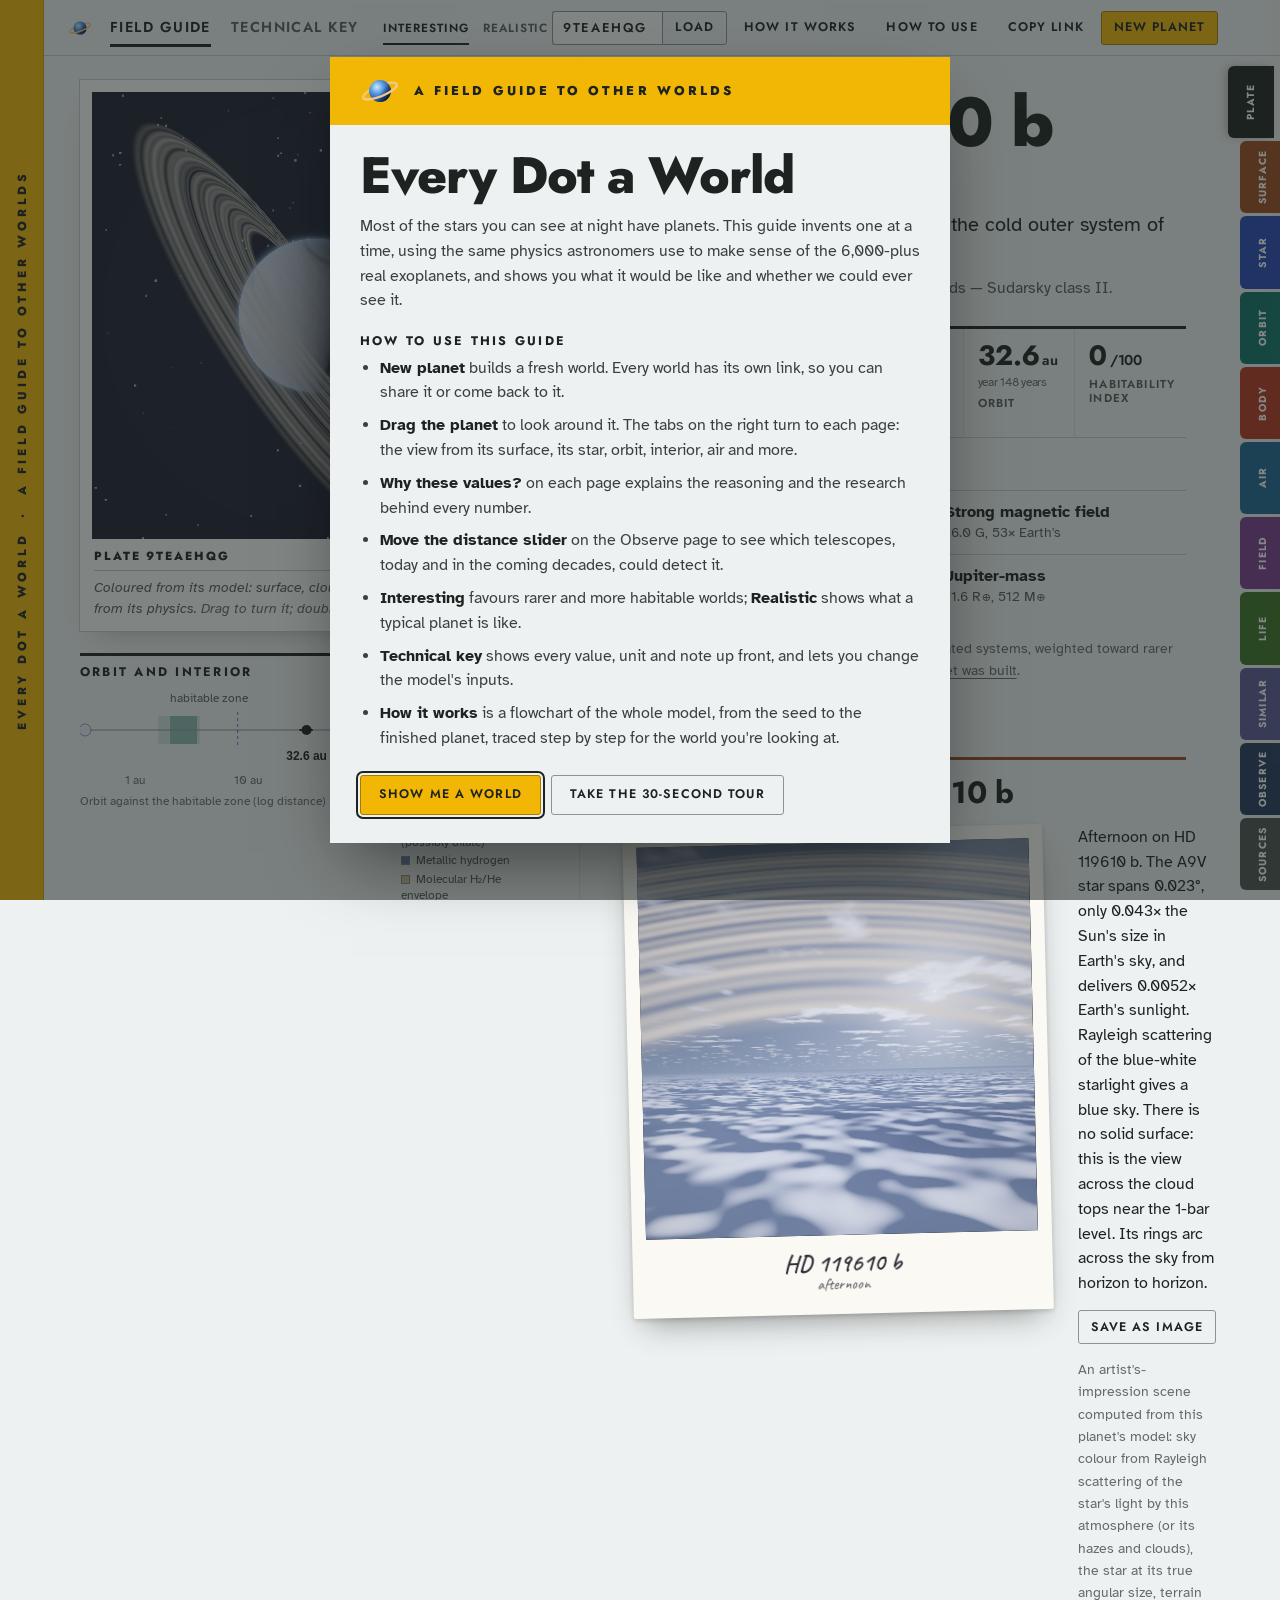
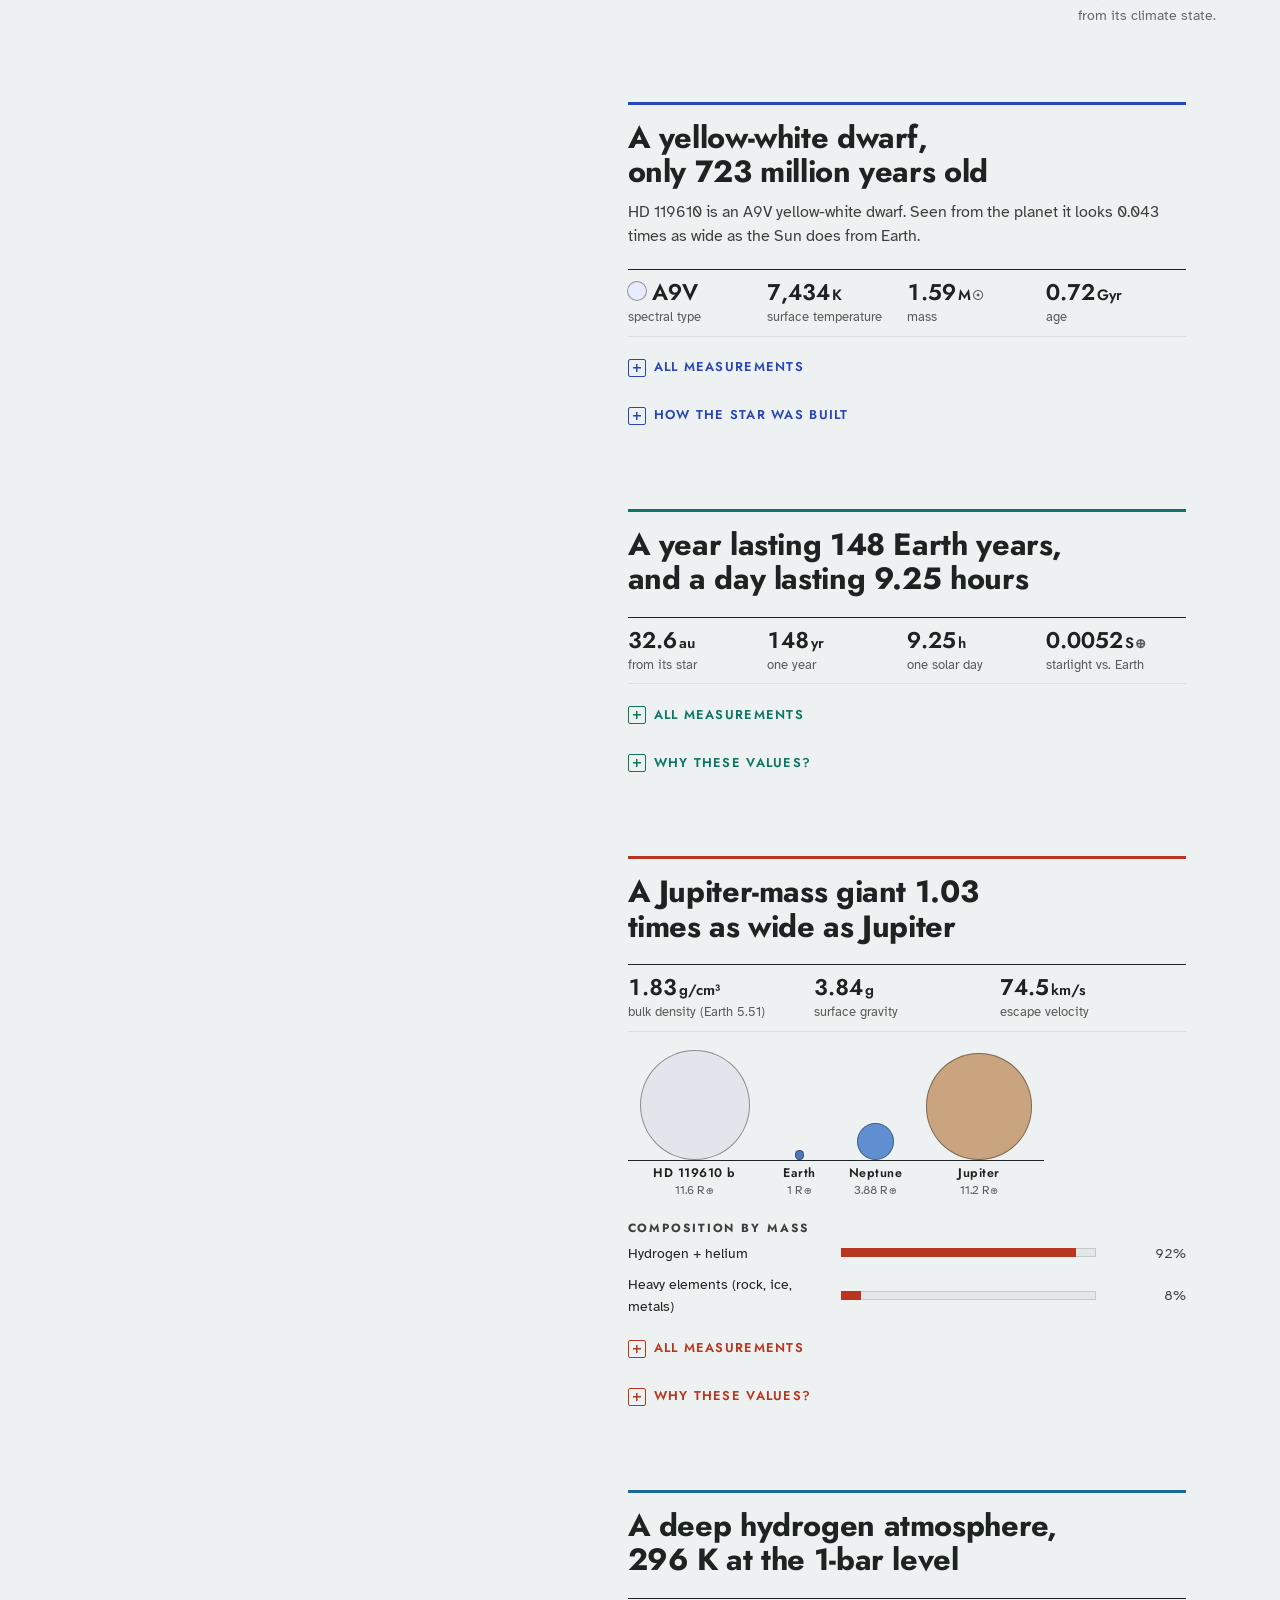
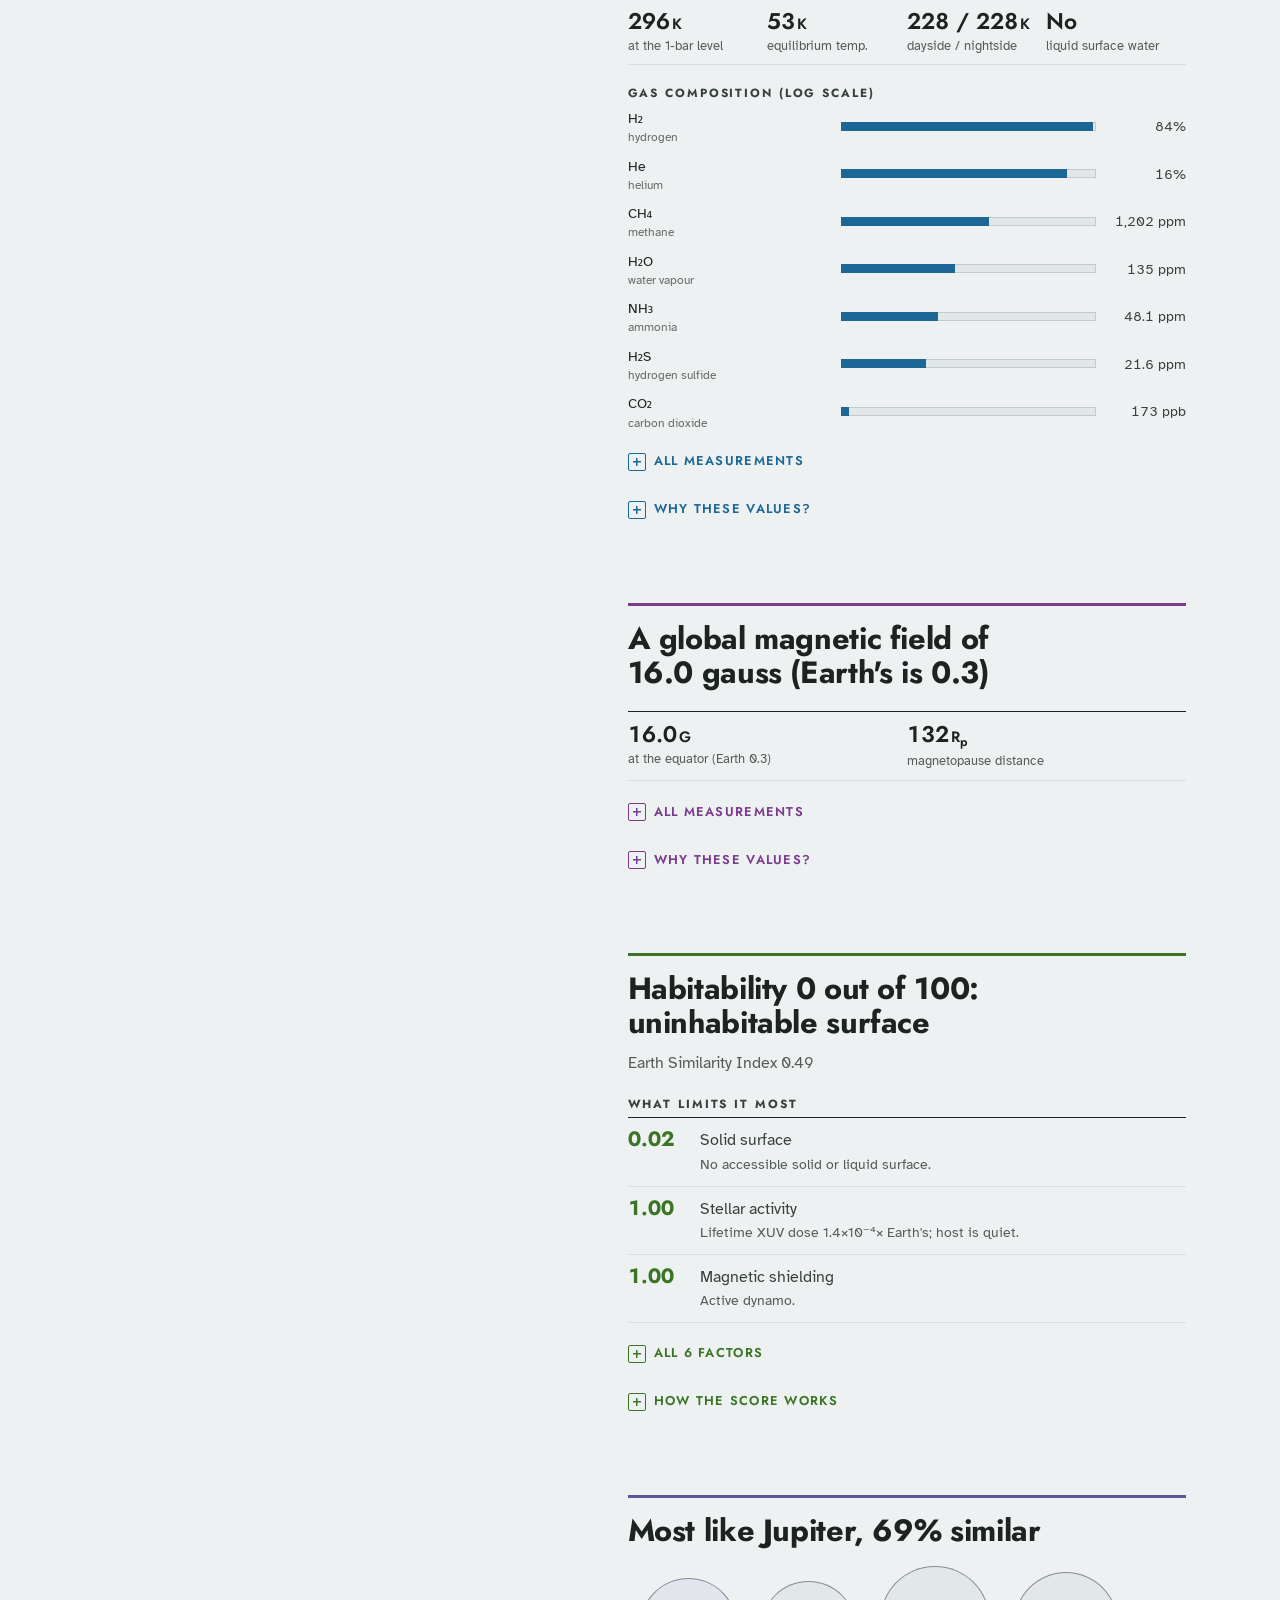
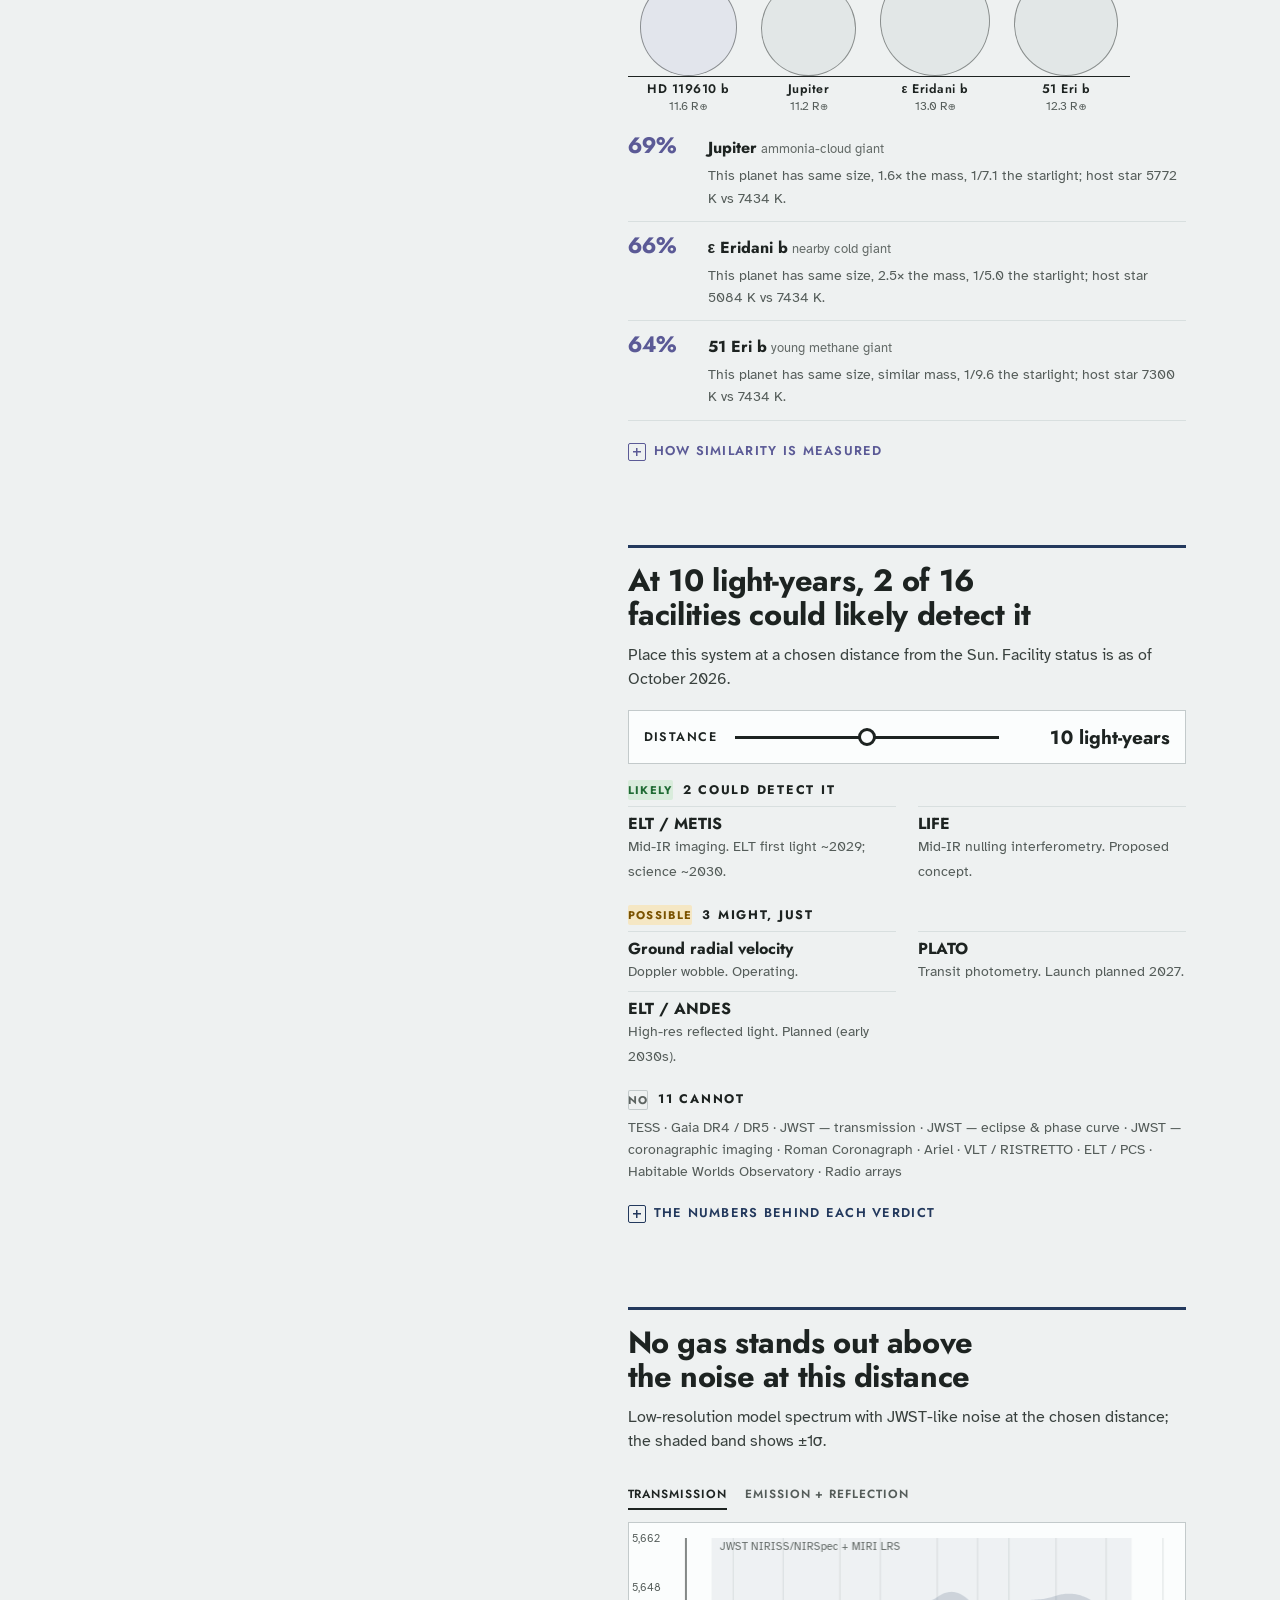
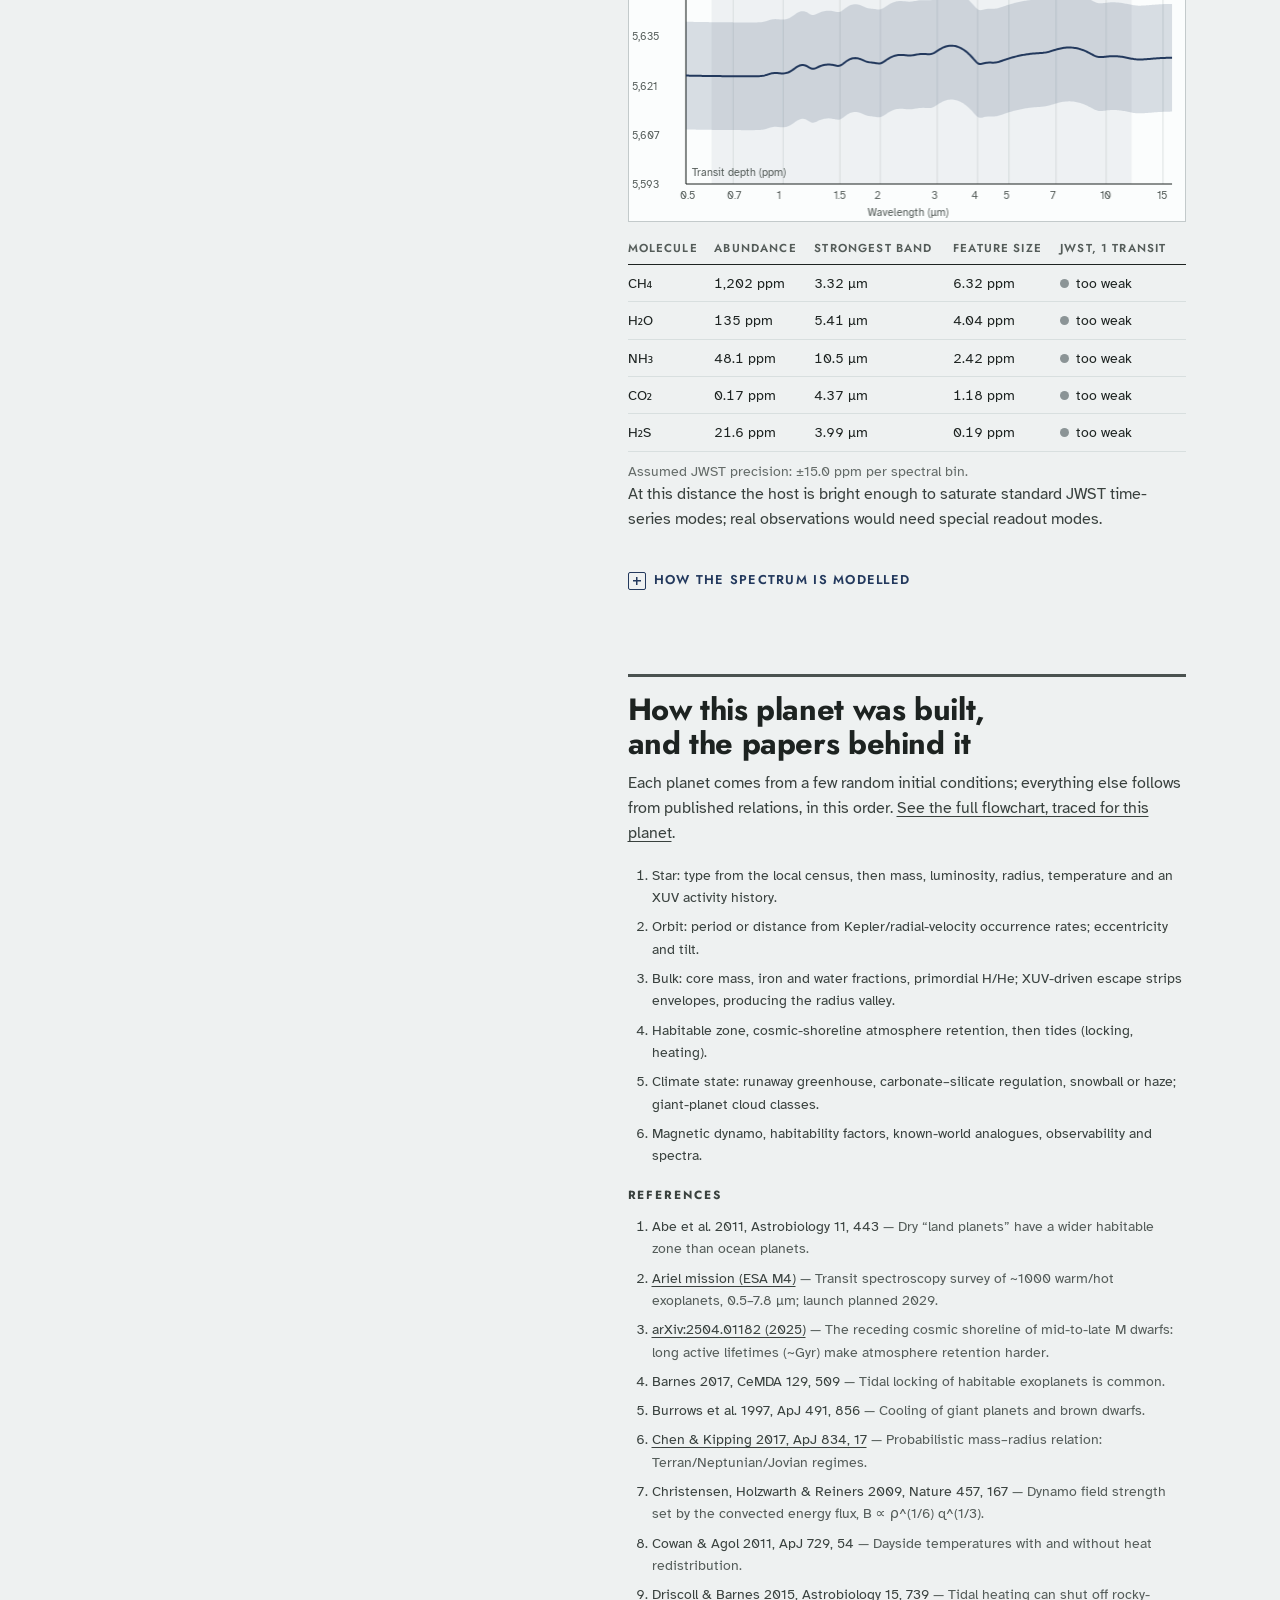
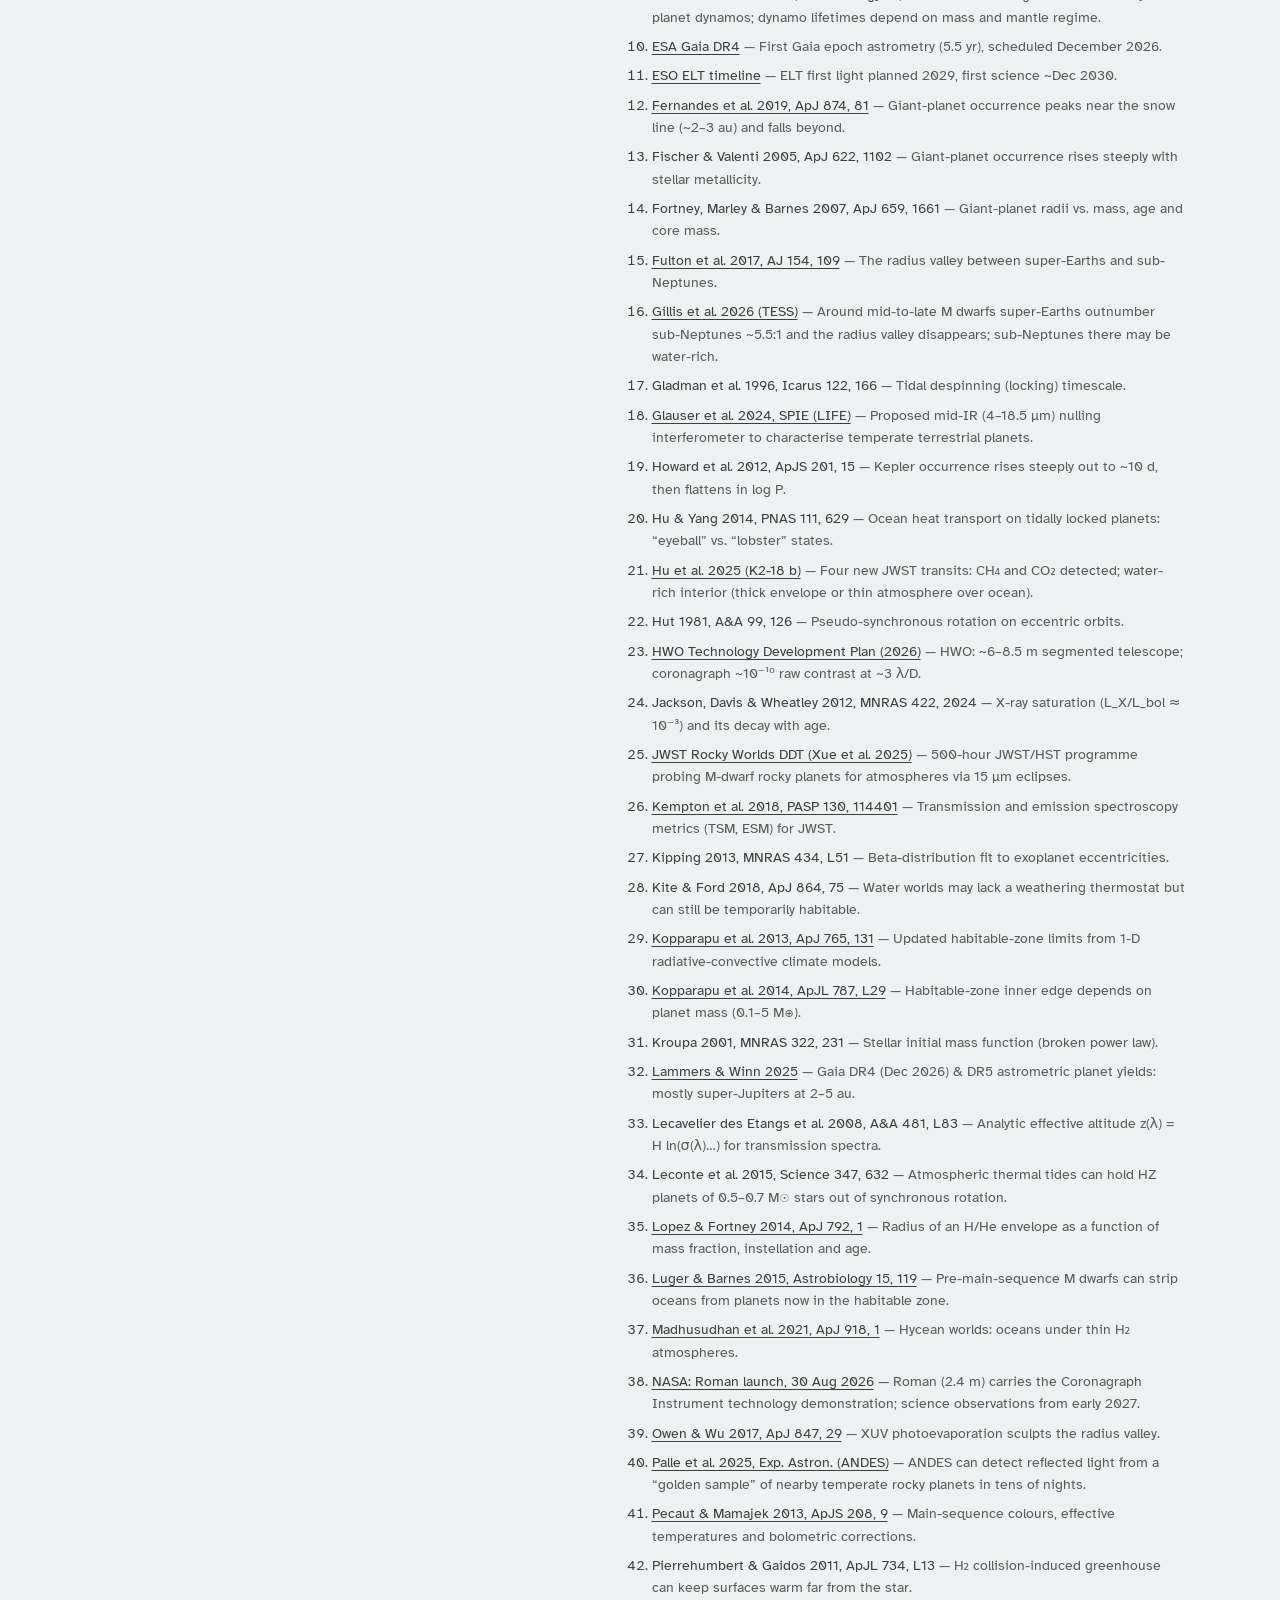
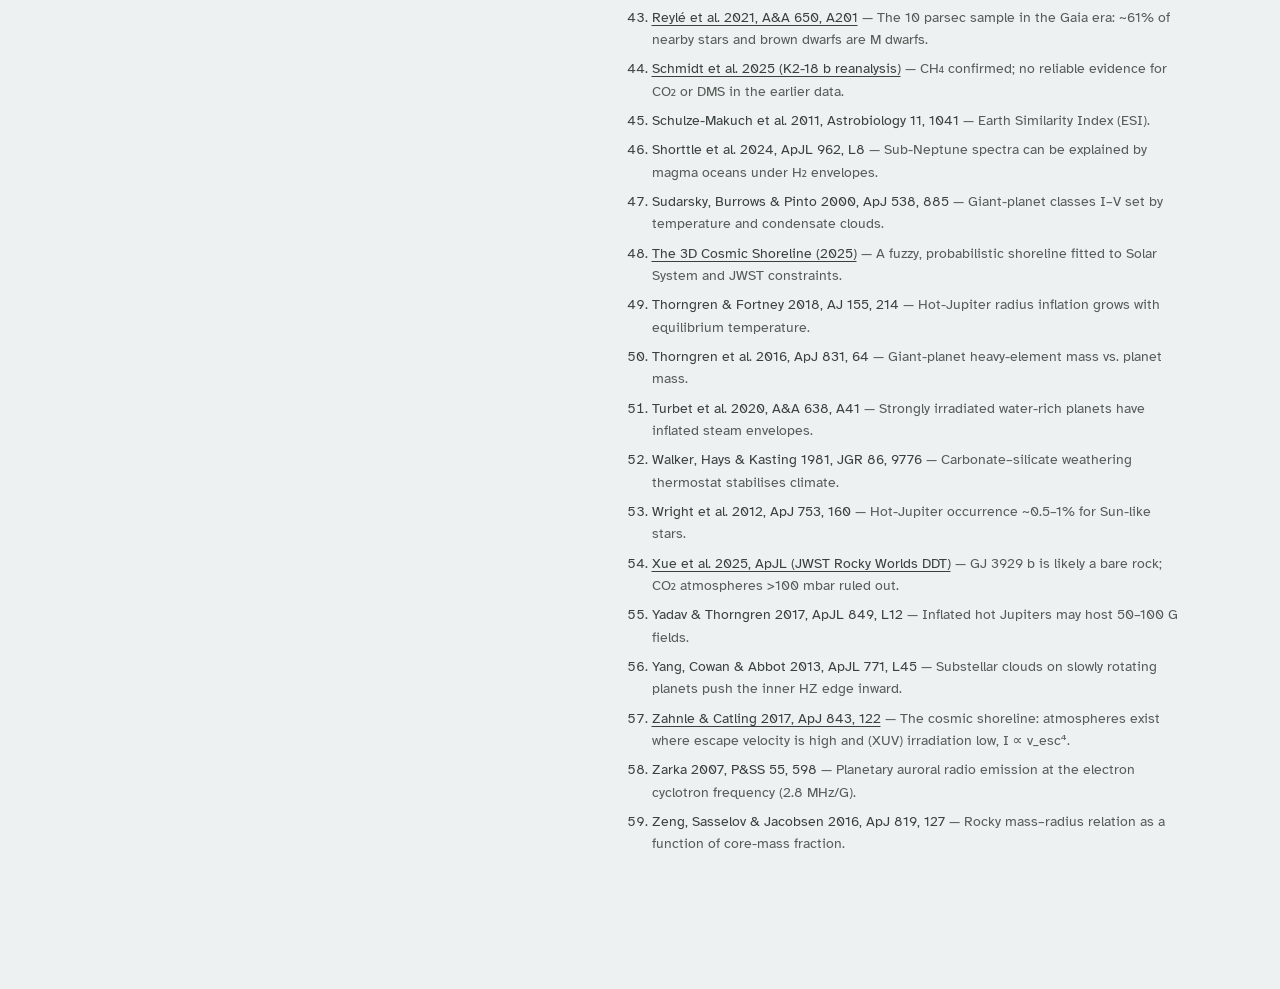
==== commit 2fa4c0ab: "added a how-it-works page" ====
--- a/index.html
+++ b/index.html
@@ -36,6 +36,7 @@
       <input id="seedInput" spellcheck="false" maxlength="24" placeholder="Seed">
       <button type="submit" class="btn">Load</button>
     </form>
+    <a id="howLink" class="btn quiet" href="how-it-works.html">How it works</a>
     <button type="button" id="openGuide" class="btn quiet">How to use</button>
     <button type="button" id="copyLink" class="btn quiet">Copy link</button>
     <button type="button" id="newPlanet" class="btn gold">New planet <kbd>N</kbd></button>
@@ -91,6 +92,7 @@
         <li><b>Move the distance slider</b> on the Observe page to see which telescopes, today and in the coming decades, could detect it.</li>
         <li><b>Interesting</b> favours rarer and more habitable worlds; <b>Realistic</b> shows what a typical planet is like.</li>
         <li><b>Technical key</b> shows every value, unit and note up front, and lets you change the model's inputs.</li>
+        <li><b>How it works</b> is a flowchart of the whole model, from the seed to the finished planet, traced step by step for the world you're looking at.</li>
       </ul>
       <div class="splash-actions">
         <button type="button" class="btn gold" id="splashGo">Show me a world</button>
@@ -116,6 +118,7 @@
 <script src="js/spectrum.js"></script>
 <script src="js/renderer.js"></script>
 <script src="js/surface.js"></script>
+<script src="js/state.js"></script>
 <script src="js/ui.js"></script>
 <script src="js/main.js"></script>
 <script src="js/guide.js"></script>
--- a/css/style.css
+++ b/css/style.css
@@ -73,7 +73,7 @@
 .view button[aria-checked="true"] { color: var(--ink); border-bottom-color: var(--ink); }
 .controls { display: flex; gap: 8px; align-items: center; flex-wrap: wrap; margin-left: auto; }
 
-.btn { display: inline-flex; align-items: center; gap: 8px; height: 34px; padding: 0 12px; border: 1px solid var(--rule-strong); border-radius: 3px; background: transparent; cursor: pointer; font: 600 0.78rem/1 var(--display); letter-spacing: 0.09em; text-transform: uppercase; color: var(--ink); white-space: nowrap; transition: border-color 0.15s, background-color 0.15s; }
+.btn { display: inline-flex; align-items: center; gap: 8px; height: 34px; padding: 0 12px; text-decoration: none; border: 1px solid var(--rule-strong); border-radius: 3px; background: transparent; cursor: pointer; font: 600 0.78rem/1 var(--display); letter-spacing: 0.09em; text-transform: uppercase; color: var(--ink); white-space: nowrap; transition: border-color 0.15s, background-color 0.15s; }
 .btn:hover { border-color: var(--ink); background: var(--white); }
 .btn:disabled { opacity: 0.45; cursor: default; }
 .btn.quiet { border-color: transparent; }
@@ -306,12 +306,15 @@
 .tour-nav { display: flex; gap: 8px; align-items: center; }
 .tour-nav span { margin-right: auto; color: var(--faint); font-size: 0.9rem; }
 
-@media (max-width: 1400px) {
+@media (max-width: 1520px) {
   .brand span { display: none; }
   .topbar { gap: 18px; }
 }
+@media (max-width: 1360px) {
+  .btn kbd { display: none; }
+  .controls { gap: 4px; }
+}
 @media (max-width: 1120px) {
-  .btn kbd { display: none; }
   #openGuide { display: none; }
 }
 @media (max-width: 900px) {
